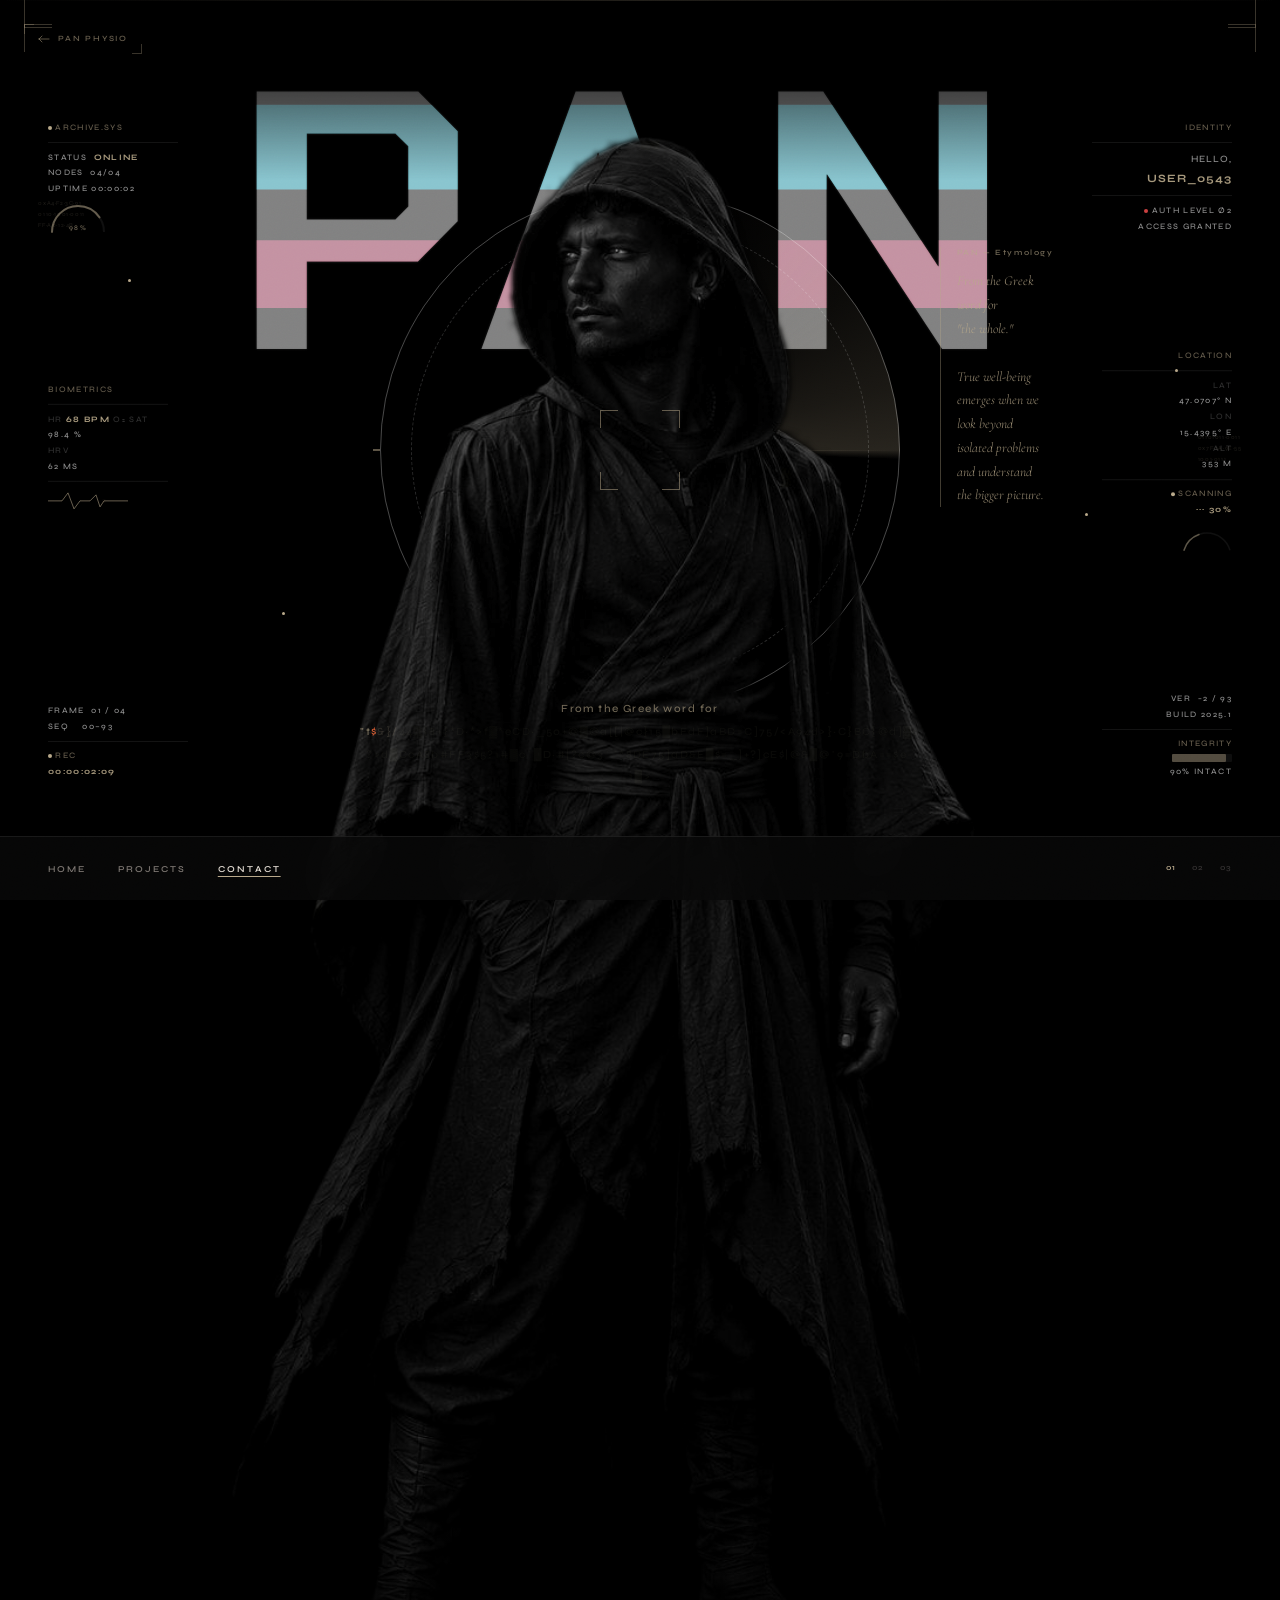
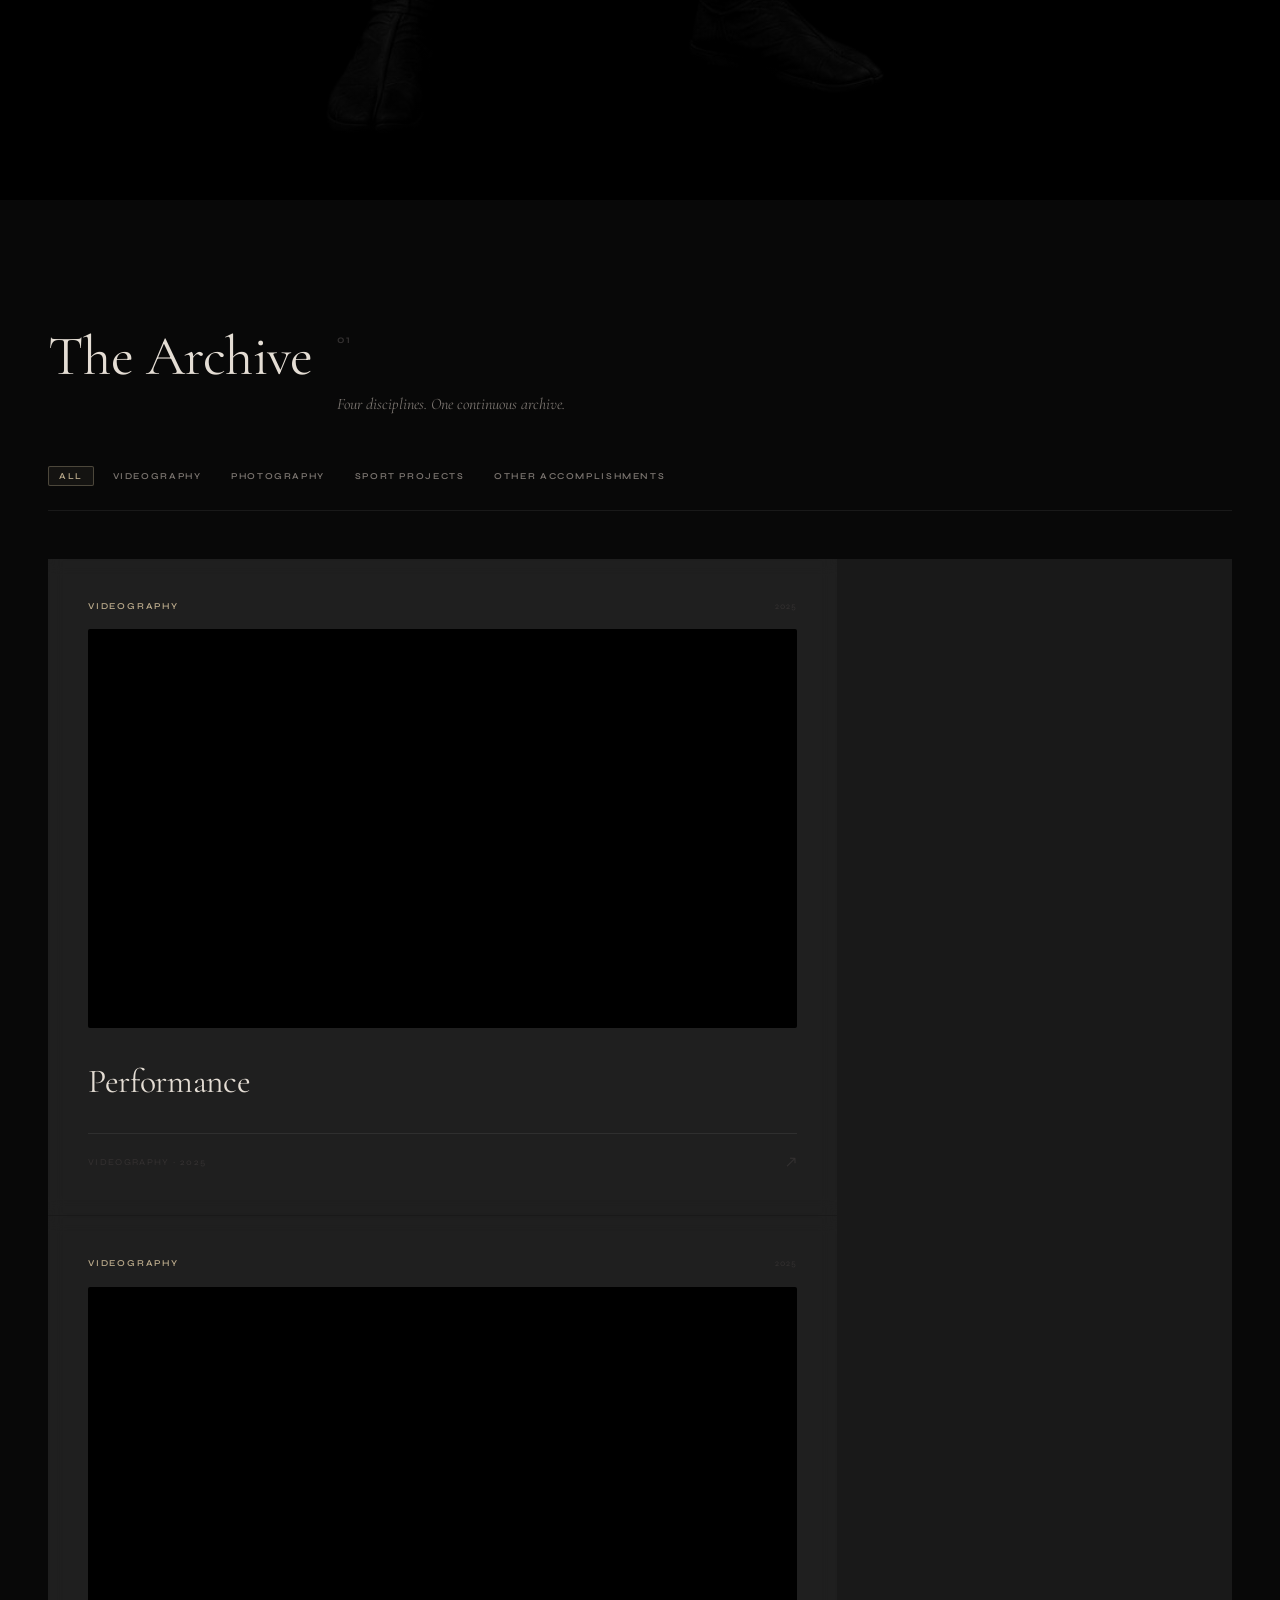
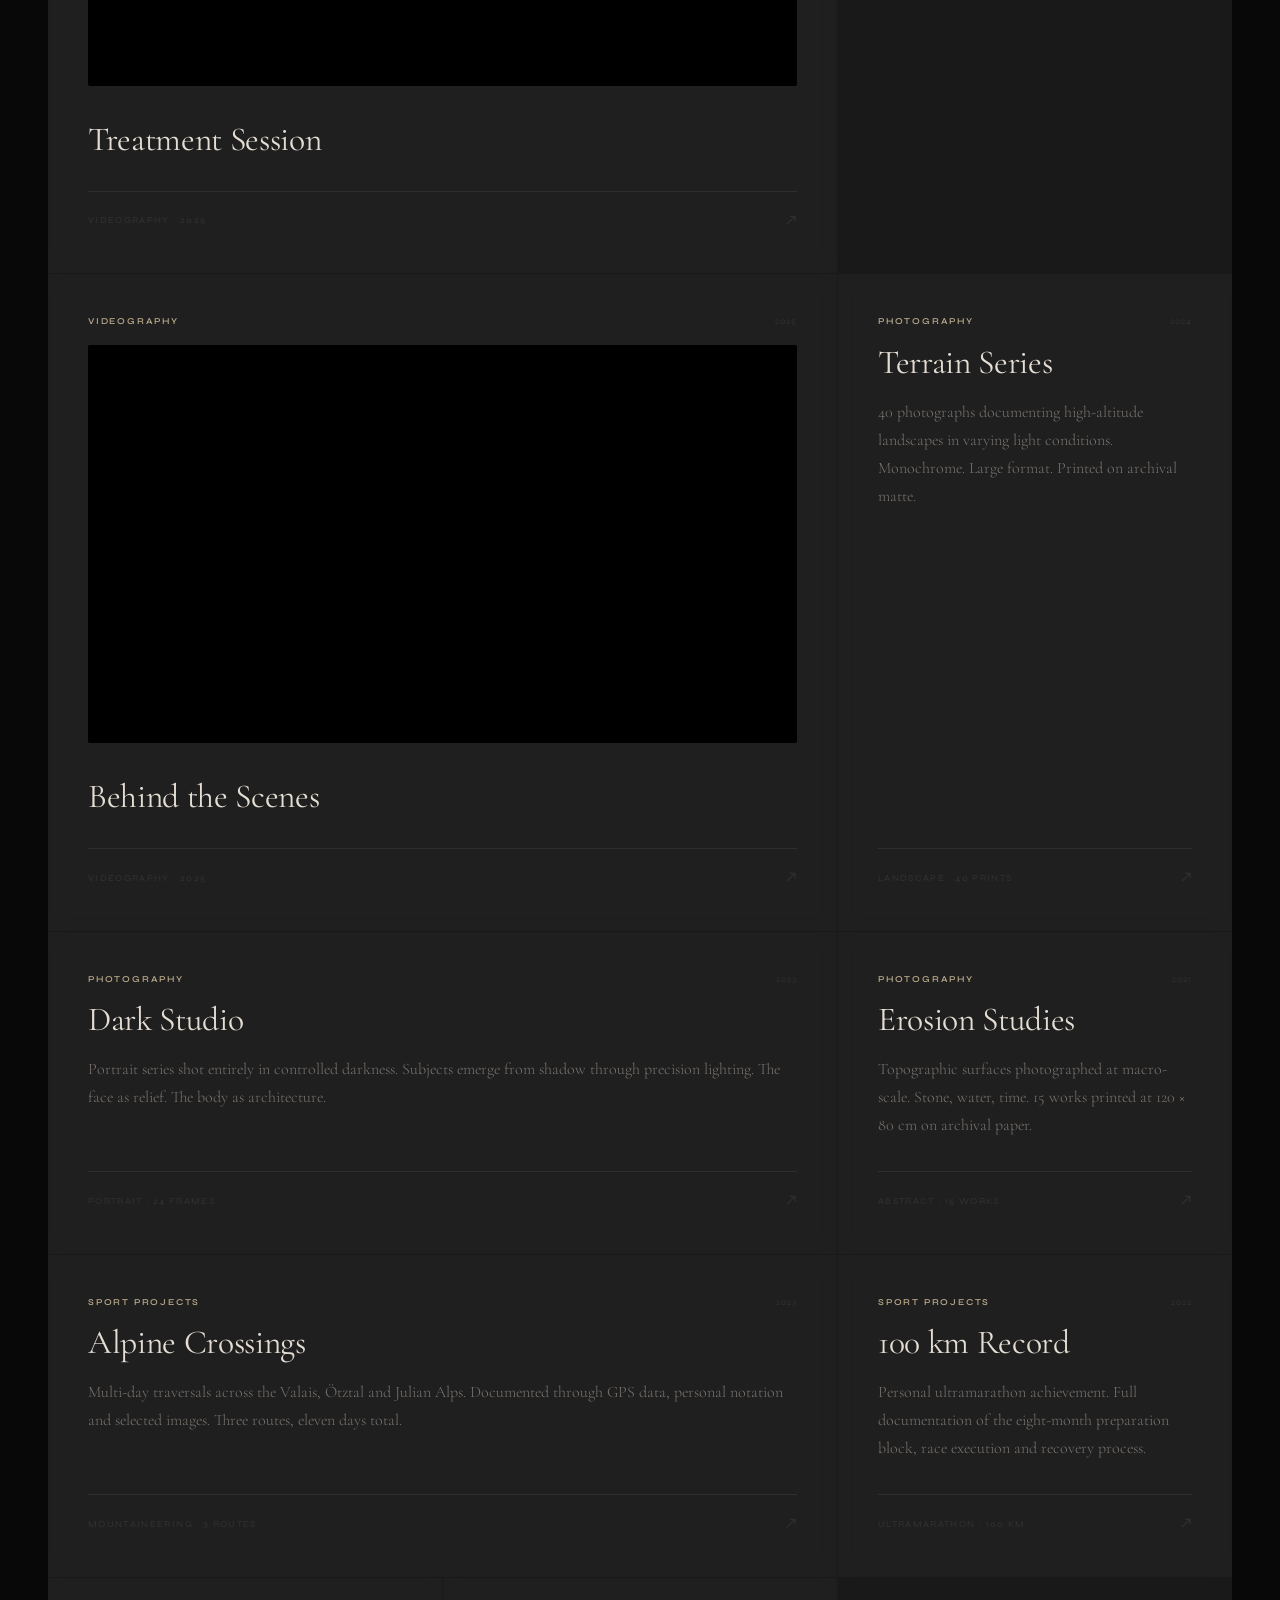
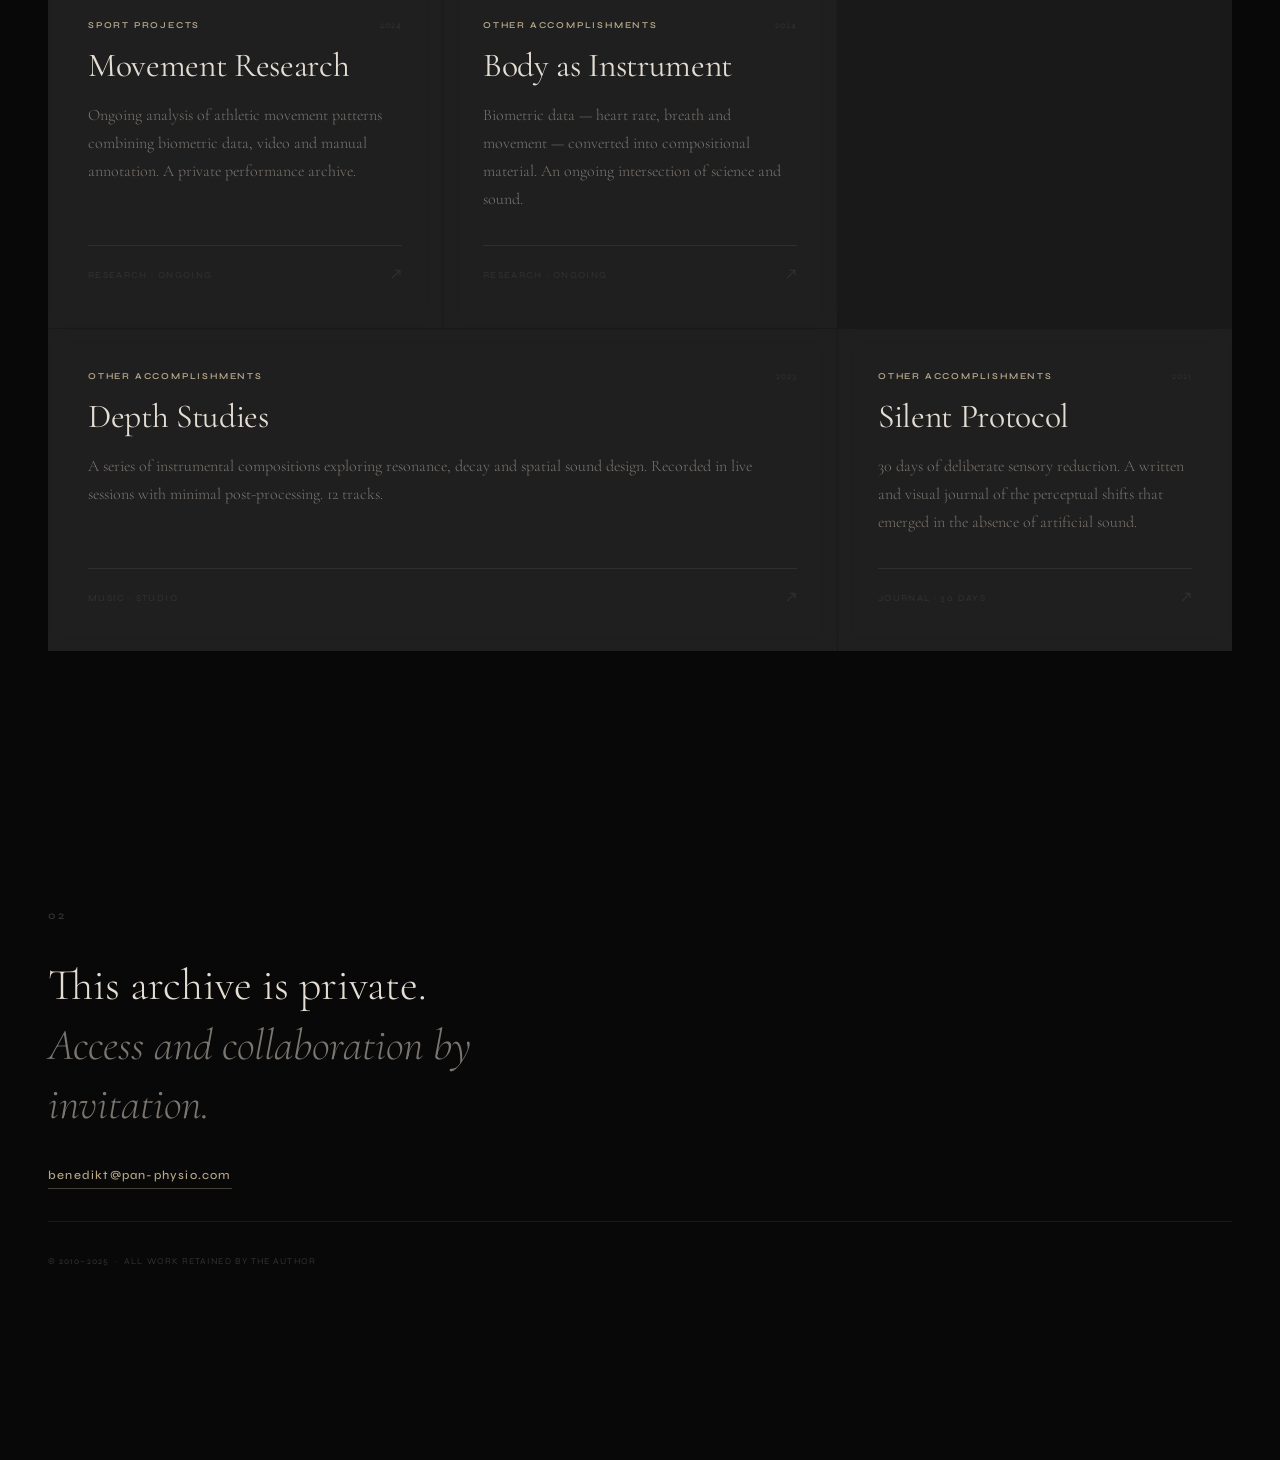
==== portfolio_33.html @ d2feca1e "Implementierung BTS Paul finished" ====
<!DOCTYPE html>
<html lang="en">
<head>
  <meta charset="UTF-8" />
  <meta name="viewport" content="width=device-width, initial-scale=1.0" />
  <title>PAN — Selected Works</title>
  <meta name="description" content="A private archive of movement, sound and visual experiments." />
  <link rel="preconnect" href="https://fonts.googleapis.com" />
  <link rel="preconnect" href="https://fonts.gstatic.com" crossorigin />
  <link href="https://fonts.googleapis.com/css2?family=Cormorant+Garamond:ital,wght@0,300;0,400;0,500;1,300;1,400&family=Syne:wght@400;500;600;700&family=Chakra+Petch:wght@400;600;700&display=swap" rel="stylesheet" />
  <style>

/* ================================================================
   DESIGN TOKENS
================================================================ */
:root {
  --bg-base:        #080808;
  --glass-bg:       rgba(255,255,255,0.028);
  --glass-bg-hover: rgba(255,255,255,0.052);
  --glass-border:   rgba(255,255,255,0.07);
  --glass-border-hover: rgba(255,255,255,0.16);
  --text-primary:   #e4ddd4;
  --text-secondary: #7b7570;
  --text-tertiary:  #333030;
  --accent:         #b8a88a;
  --accent-dim:     rgba(184,168,138,0.35);
  --font-display:   'Cormorant Garamond', Georgia, serif;
  --font-ui:        'Syne', 'Helvetica Neue', sans-serif;
  --font-hero:      'Chakra Petch', monospace;
  --max-width:      1280px;
  --gutter:         clamp(1.25rem, 5vw, 3rem);
  --nav-h:          64px;
  --ease-out:       cubic-bezier(0.16,1,0.3,1);
}

/* ================================================================
   RESET
================================================================ */
*, *::before, *::after { box-sizing:border-box; margin:0; padding:0; }
html { font-size:16px; scroll-behavior:smooth; -webkit-font-smoothing:antialiased; overflow-x:hidden; }
body {
  background-color: var(--bg-base);
  color:            var(--text-primary);
  font-family:      var(--font-ui);
  font-size:        0.875rem;
  line-height:      1.6;
}
ul { list-style:none; }
a  { color:inherit; text-decoration:none; }
em { font-style:italic; }
:focus-visible { outline:2px solid var(--accent-dim); outline-offset:4px; }

/* ================================================================
   NOISE OVERLAY
================================================================ */
.noise-overlay {
  position:fixed; inset:0; z-index:1000; pointer-events:none;
  background-image:url("data:image/svg+xml,%3Csvg xmlns='http://www.w3.org/2000/svg' width='200' height='200'%3E%3Cfilter id='n'%3E%3CfeTurbulence type='fractalNoise' baseFrequency='0.75' numOctaves='4' stitchTiles='stitch'/%3E%3C/filter%3E%3Crect width='200' height='200' filter='url(%23n)' opacity='0.04'/%3E%3C/svg%3E");
  background-repeat:repeat; background-size:200px; mix-blend-mode:overlay;
}

/* ================================================================
   NAVIGATION — bottom-left, minimal, reference style
================================================================ */
.nav {
  position:fixed; bottom:0; left:0; right:0;
  z-index:900; height:var(--nav-h);
  background:rgba(8,8,8,0.75);
  backdrop-filter:blur(20px) saturate(0.8);
  -webkit-backdrop-filter:blur(20px);
  border-top:1px solid var(--glass-border);
  transition:background 320ms var(--ease-out);
}
.nav.is-scrolled { background:rgba(8,8,8,0.95); }
.nav__inner {
  display:flex; align-items:center; justify-content:space-between;
  max-width:var(--max-width); margin:0 auto;
  padding:0 var(--gutter); height:100%;
}
.nav__links { display:flex; gap:2rem; align-items:center; }
.nav__link {
  font-family:var(--font-ui); font-size:0.5625rem; font-weight:600;
  letter-spacing:0.22em; text-transform:uppercase;
  color:var(--text-secondary);
  transition:color 180ms;
}
.nav__link:hover, .nav__link.is-active { color:var(--text-primary); }
.nav__link.is-active {
  text-decoration:underline;
  text-underline-offset:4px;
  text-decoration-color:var(--accent);
}
.nav__pagination {
  display:flex; gap:1rem; align-items:center;
}
.nav__page-num {
  font-family:var(--font-ui); font-size:0.5rem; font-weight:600;
  letter-spacing:0.15em; color:var(--text-tertiary);
  cursor:pointer; transition:color 180ms;
}
.nav__page-num:hover, .nav__page-num.is-active { color:var(--accent); }

/* BACK BUTTON */
#back-btn {
  position: fixed;
  top: 1.5rem;
  left: 1.5rem;
  z-index: 1000;
  display: flex;
  align-items: center;
  gap: 0.55rem;
  font-family: var(--font-ui);
  font-size: 0.5rem;
  font-weight: 600;
  letter-spacing: 0.22em;
  text-transform: uppercase;
  color: rgba(184,168,138,0.55);
  text-decoration: none;
  padding: 0.55rem 0.85rem;
  background: transparent;
  transition: color 220ms var(--ease-out);
  /* bracket corners via outline trick */
  outline: none;
}
#back-btn::before,
#back-btn::after {
  content: '';
  position: absolute;
  width: 10px; height: 10px;
  border-color: rgba(184,168,138,0.30);
  border-style: solid;
  transition: border-color 220ms var(--ease-out);
}
#back-btn::before { top: 0; left: 0; border-width: 1px 0 0 1px; }
#back-btn::after  { bottom: 0; right: 0; border-width: 0 1px 1px 0; }
#back-btn:hover { color: var(--accent); }
#back-btn:hover::before,
#back-btn:hover::after { border-color: rgba(184,168,138,0.70); }
#back-btn svg { flex-shrink: 0; }


/* ================================================================
   HERO — tall scroll section
================================================================ */
.hero {
  position:relative;
  height:200vh;
  min-height:1100px;
  background:#000;
}
/* ── HERO PHOTO — three stacked layers ──────────────────────────
   1. bg-img   (scene / atmosphere)        z-index 1
   2. pan-wrap (PAN text, stone/brass)     z-index 2
   3. person-cutout (transparent PNG)      z-index 3
   4. ::after vignette                     z-index 5
──────────────────────────────────────────────────────────────── */
.hero__photo {
  position: absolute; inset: 0; /* kein z-index = kein eigener Stacking-Context */
  overflow: hidden;
}

/* Layer 1 — background scene */
.hero__bg-img {
  display: none; /* entfernt – PNG mit Transparenz ersetzt JPEG */
  position: absolute;
  height: 200vh; min-height: 1100px;
  width: auto;
  left: 50%; transform: translateX(-50%);
  z-index: 1;
  filter: brightness(0.72) contrast(1.06) grayscale(0.10);
}

/* Side + top/bottom fade */
.hero__photo::after {
  content: ''; position: absolute; inset: 0; z-index: 5;
  pointer-events: none;
  background:
    linear-gradient(to right,  #000 0%, transparent 16%, transparent 84%, #000 100%),
    linear-gradient(to bottom, #000 0%, transparent 10%, transparent 80%, #000 100%);
}

/* ── Layer 2 — PAN monumental inscription ─────────────────────── */
.hero__pan-wrap {
  position: absolute;
  top: 3%; /* etwas höher als Kopf */
  left: 50%;
  transform: translateX(-50%);
  width: 100%;
  text-align: center;
  z-index: 1; /* hinter Person (z-index:4) und Radar (z-index:3) */
  pointer-events: none;
  user-select: none;
}
.hero__pan-bg {
  display: block;
  font-family: var(--font-hero);
  font-weight: 700;
  font-size: clamp(7rem, 30vw, 23rem);
  line-height: 0.92;
  letter-spacing: 0.10em;
  text-transform: uppercase;
  color: rgba(255,255,255,0.42);
  background: none;
  -webkit-background-clip: unset;
  background-clip: unset;
  text-shadow:
    0 0 2px rgba(255,255,255,0.15);
  position: relative;
  animation: panGlitch 7s steps(1) infinite;
}

/* ── PAN GLITCH PSEUDO-ELEMENTE ────────────────────────────────── */
.hero__pan-bg::before,
.hero__pan-bg::after {
  content: 'PAN';
  position: absolute;
  top: 0; left: 0; width: 100%;
  font-family: var(--font-hero);
  font-weight: 700;
  font-size: inherit;
  letter-spacing: inherit;
  text-transform: uppercase;
  overflow: hidden;
  pointer-events: none;
}

/* Glitch-Kanal 1: Cyan/Blau — horizontaler Versatz */
.hero__pan-bg::before {
  color: rgba(0, 220, 255, 0.55);
  clip-path: polygon(0 15%, 100% 15%, 100% 40%, 0 40%);
  animation: panGlitchSlice1 7s steps(1) infinite;
  mix-blend-mode: screen;
}

/* Glitch-Kanal 2: Rot/Magenta — anderer Bereich */
.hero__pan-bg::after {
  color: rgba(255, 30, 100, 0.45);
  clip-path: polygon(0 55%, 100% 55%, 100% 75%, 0 75%);
  animation: panGlitchSlice2 7s steps(1) infinite;
  mix-blend-mode: screen;
}

@keyframes panGlitch {
  0%,  88% { opacity: 1; transform: none; }
  89%       { opacity: 0.9; transform: skewX(-1deg); }
  90%       { opacity: 1;   transform: translateX(4px); }
  91%       { opacity: 0.8; transform: translateX(-3px) skewX(1deg); }
  92%       { opacity: 1;   transform: none; }
  94%       { opacity: 0.9; transform: skewX(2deg); }
  95%       { opacity: 1;   transform: translateX(-2px); }
  96%, 100% { opacity: 1;   transform: none; }
}

@keyframes panGlitchSlice1 {
  0%,  88% { transform: none; opacity: 0; }
  89%       { transform: translateX(-8px); opacity: 0.8; clip-path: polygon(0 12%, 100% 12%, 100% 38%, 0 38%); }
  90%       { transform: translateX(6px);  opacity: 0.7; clip-path: polygon(0 20%, 100% 20%, 100% 45%, 0 45%); }
  91%       { transform: translateX(-4px); opacity: 0.9; clip-path: polygon(0 8%,  100% 8%,  100% 30%, 0 30%); }
  92%       { transform: none; opacity: 0; }
  94%       { transform: translateX(10px); opacity: 0.6; clip-path: polygon(0 50%, 100% 50%, 100% 65%, 0 65%); }
  95%       { transform: translateX(-6px); opacity: 0.8; clip-path: polygon(0 18%, 100% 18%, 100% 42%, 0 42%); }
  96%, 100% { transform: none; opacity: 0; }
}

@keyframes panGlitchSlice2 {
  0%,  88% { transform: none; opacity: 0; }
  89%       { transform: translateX(10px);  opacity: 0.6; clip-path: polygon(0 58%, 100% 58%, 100% 72%, 0 72%); }
  90%       { transform: translateX(-8px);  opacity: 0.7; clip-path: polygon(0 62%, 100% 62%, 100% 78%, 0 78%); }
  91%       { transform: translateX(5px);   opacity: 0.5; clip-path: polygon(0 45%, 100% 45%, 100% 60%, 0 60%); }
  92%       { transform: none; opacity: 0; }
  94%       { transform: translateX(-12px); opacity: 0.7; clip-path: polygon(0 70%, 100% 70%, 100% 85%, 0 85%); }
  95%       { transform: translateX(7px);   opacity: 0.6; clip-path: polygon(0 55%, 100% 55%, 100% 68%, 0 68%); }
  96%, 100% { transform: none; opacity: 0; }
}

/* Layer 3 — person overlay: dasselbe JPEG wie der Hintergrund,
   jedoch mit mix-blend-mode:lighten.
   Helle Pixel (Gesicht, Schultern) decken PAN ab.
   Schwarze Hintergrundpixel werden "transparent" — PAN scheint durch.
   Brightness-Boost stellt sicher, dass Gesichtspixel den PAN-Composite
   übertrumpfen (max-Funktion bei lighten). */
.hero__person-overlay {
  position: absolute;
  height: 200vh; min-height: 1100px;
  width: auto;
  left: 50%; transform: translateX(-50%);
  top: 0;
  z-index: 4;
  pointer-events: none;
}

@media (max-width: 767px) {
  .hero__pan-bg {
    font-size: clamp(5rem, 40vw, 9rem);
    letter-spacing: 0.05em;
  }
}

/* ── STICKY OVERLAY ── */
.hero__sticky {
  position:sticky; top:0; height:100vh;
  z-index:6; overflow:hidden; pointer-events:none;
}

/* ── RADAR FIXED WRAPPER ── */
/* Radar + Kreise: sticky wie hero__sticky — bleibt beim Scrollen stehen */
.hero__radar-wrap {
  position:fixed;
  top:0;
  left:0;
  width:100%;
  height:100vh;
  pointer-events:none;
  z-index:3;
  visibility:visible;
}

/* ── CENTRAL CIRCLE ── */
.hero__circle {
  position:absolute;
  top:50%; left:50%; transform:translate(-50%,-50%);
  width:min(64vmin,520px); height:min(64vmin,520px);
  border-radius:50%;
  border:1.5px solid rgba(255,255,255,0.28);
  animation:circleRotate 90s linear infinite;
}
.hero__circle::before {
  content:''; position:absolute;
  top:50%; left:-8px; transform:translateY(-50%);
  width:7px; height:1px; background:var(--accent);
}
.hero__circle::after {
  content:''; position:absolute;
  top:-8px; left:50%; transform:translateX(-50%);
  width:1px; height:7px; background:rgba(255,255,255,0.55);
}
@keyframes circleRotate {
  from{transform:translate(-50%,-50%) rotate(0deg);}
  to  {transform:translate(-50%,-50%) rotate(360deg);}
}
.hero__circle-inner {
  position:absolute; inset:30px; border-radius:50%;
  border:1px dashed rgba(255,255,255,0.16);
  animation:circleRotate 38s linear infinite reverse;
}

/* ── RADAR SWEEP ── */
.hero__radar {
  position:absolute;
  top:50%; left:50%; transform:translate(-50%,-50%);
  width:min(64vmin,520px); height:min(64vmin,520px);
  border-radius:50%; overflow:hidden;
  animation:circleRotate 25s linear infinite;
}
.hero__radar::before {
  content:''; position:absolute;
  top:50%; left:50%; width:50%; height:1px;
  transform-origin:left center;
  background:linear-gradient(to right, var(--accent-dim), transparent);
}
.hero__radar::after {
  content:''; position:absolute; inset:0; border-radius:50%;
  background: conic-gradient(
    from 0deg,
    transparent                     0deg,
    rgba(184,168,138,0.012)        22deg,
    rgba(184,168,138,0.06)         52deg,
    rgba(184,168,138,0.14)         76deg,
    rgba(184,168,138,0.21)         90deg,
    rgba(184,168,138,0.00)         92deg,
    transparent                    93deg,
    transparent                   360deg
  );
}

/* ── CROSSHAIR on face ── */
.hero__cross {
  position:absolute;
  top:50%; left:50%;
  transform:translate(-50%,-50%);
  width:80px; height:80px;
}
.hero__cross::before,.hero__cross::after,
.hero__cross-tr,.hero__cross-br {
  content:''; position:absolute;
  width:18px; height:18px;
  border-color:rgba(184,168,138,0.50); border-style:solid;
}
.hero__cross::before { top:0;    left:0;  border-width:1px 0 0 1px; }
.hero__cross::after  { bottom:0; right:0; border-width:0 1px 1px 0; }
.hero__cross-tr { top:0;    right:0; border-width:1px 1px 0 0; }
.hero__cross-br { bottom:0; left:0;  border-width:0 0 1px 1px; }
/* .hero__cross-dot removed */

/* ── SCREEN-CORNER BRACKETS ── */
.hero__corner {
  position:absolute; width:28px; height:28px;
  border-color:rgba(184,168,138,0.30); border-style:solid;
}
.hero__corner--tl { top:1.5rem;    left:1.5rem;    border-width:1px 0 0 1px; }
.hero__corner--tr { top:1.5rem;    right:1.5rem;   border-width:1px 1px 0 0; }
.hero__corner--bl { bottom:calc(var(--nav-h)+1rem); left:1.5rem;  border-width:0 0 1px 1px; }
.hero__corner--br { bottom:calc(var(--nav-h)+1rem); right:1.5rem; border-width:0 1px 1px 0; }

/* ── HUD PANEL — shared base ── */
.hud {
  position:absolute;
  font-family:var(--font-ui);
  font-size:0.52rem;
  font-weight:500;
  letter-spacing:0.16em;
  text-transform:uppercase;
  line-height:1.9;
  color:rgba(255,255,255,0.18);
  pointer-events:none; user-select:none;
}
.hud__label { color:rgba(184,168,138,0.55); display:block; }
.hud__val   { color:rgba(255,255,255,0.55); display:block; }
.hud__sep   { display:block; height:1px; background:rgba(255,255,255,0.07); margin:0.4rem 0; width:100%; }
.hud__live  { color:rgba(184,168,138,0.9); font-weight:700; }
/* active status dot */
.hud__dot   {
  display:inline-block; width:4px; height:4px; border-radius:50%;
  background:var(--accent); vertical-align:middle; margin-right:0.4em;
  animation:dotBlink 2s ease-in-out infinite;
}
.hud__dot--red { background:rgba(255,80,80,0.8); animation-delay:0.7s; }

/* mini arc gauge (SVG) */
.hud__arc { display:block; margin-top:0.3rem; }

/* ── POSITIONS ── */
.hud--tl {
  top:calc(var(--nav-h) + 3.5rem); left:var(--gutter);
  width:130px;
}
.hud--tr {
  top:calc(var(--nav-h) + 3.5rem); right:var(--gutter);
  text-align:right; width:140px;
}
.hud--ml {
  top:50%; left:var(--gutter);
  transform:translateY(-50%);
  width:120px;
}
.hud--mr {
  top:50%; right:var(--gutter);
  transform:translateY(-50%);
  text-align:right; width:130px;
}
.hud--bl {
  bottom:calc(var(--nav-h) + 3.5rem); left:var(--gutter);
  width:140px;
}
.hud--br {
  bottom:calc(var(--nav-h) + 3.5rem); right:var(--gutter);
  text-align:right; width:130px;
}

/* ── PAN description — right side at face level ── */
.hero__desc {
  position:absolute;
  top:50%; right:calc(var(--gutter) + 8vw);
  transform:translateY(-78%);
  width:min(190px, 28vw);
  pointer-events:none; user-select:none;
  z-index: 20; /* über Person und Radar */
  border-left:1px solid rgba(184,168,138,0.35);
  padding-left:1rem;
}
.hero__desc p {
  font-family:var(--font-display);
  font-size:clamp(0.7rem, 1.1vw, 0.85rem);
  font-weight:300;
  font-style:italic;
  line-height:1.75;
  color:rgba(184,168,138,0.82);
  margin:0;
}
.hero__desc strong {
  display:block;
  font-family:var(--font-ui);
  font-style:normal;
  font-size:0.5rem;
  font-weight:600;
  letter-spacing:0.2em;
  color:rgba(184,168,138,0.60);
  margin-bottom:0.6rem;
}

/* ── BINARY STREAMS (side decoration) ── */
.hero__binary {
  position:absolute;
  font-family:var(--font-ui); font-size:0.38rem;
  letter-spacing:0.1em; color:rgba(184,168,138,0.15);
  white-space:nowrap; line-height:1.8;
  animation:binaryFlicker var(--dur,3s) ease-in-out infinite;
  animation-delay:var(--delay,0s);
}
@keyframes binaryFlicker {
  0%,100%{opacity:0.7;} 40%{opacity:0.15;} 70%{opacity:1;}
}

/* ── SCAN LINE (horizontal, very subtle) ── */
.hero__scanline {
  position:absolute; left:0; right:0; height:1px; z-index:20;
  background:linear-gradient(90deg,transparent,rgba(184,168,138,0.18) 50%,transparent);
  animation:scanY 7s ease-in-out infinite;
}
@keyframes scanY {
  0%  {top:5%;  opacity:0;}
  8%  {opacity:1;}
  92% {opacity:0.6;}
  100%{top:95%; opacity:0;}
}

/* ── BLINKING DOTS ── */
.hero__dot {
  position:absolute; width:3px; height:3px; border-radius:50%;
  background:var(--accent);
  animation:dotBlink var(--dur,3s) ease-in-out infinite;
  animation-delay:var(--delay,0s);
}
@keyframes dotBlink { 0%,100%{opacity:1;} 50%{opacity:0.08;} }

/* .hero__title-wrap and .hero__pan moved to .hero__photo layer */

/* ── GLITCH SENTENCE ── */
.hero__glitch-wrap {
  position:absolute;
  bottom:calc(var(--nav-h) + 3rem);
  left:50%; transform:translateX(-50%);
  z-index:6; width:min(560px,80vw);
  text-align:center; pointer-events:none; user-select:none;
}
.hero__glitch-text {
  font-family:var(--font-ui); font-size:clamp(0.55rem,1vw,0.68rem);
  font-weight:500; letter-spacing:0.13em; line-height:1.9;
  color:rgba(184,168,138,0.60);
  white-space:pre-wrap; word-break:break-word;
}

@media(max-width:767px) {
  .hud--ml,.hud--mr,.hero__desc { display:none; }
  .hud--tl,.hud--tr { width:110px; }
}
@media(prefers-reduced-motion:reduce){
  .hero__circle,.hero__radar,.hero__circle-inner,
  .hero__scanline,.hero__dot { animation:none !important; }
}


/* ================================================================
   AMULET v3 — pure CSS orbital structure, no image
   Colours match the existing HUD gold family exactly.
================================================================ */

/* ── Container ── */
.amulet-v2 {
  display: none; /* temporär ausgeblendet – einfach entfernen zum Reaktivieren */
  position:   absolute;
  /* Left of the figure, at face level */
  top:        10%;
  left:       18%;
  width:      clamp(143px, 16.5vw, 240px);
  aspect-ratio: 1 / 1;
  z-index:    4;
  pointer-events: none;
  user-select: none;
  animation:  amFloat 8s ease-in-out infinite;
}
@keyframes amFloat {
  0%,100% { transform: translateY(0px);   }
  50%     { transform: translateY(-10px); }
}

/* ── Shared: all layers fill the bounding box absolutely ── */
.am-glow, .am-axis, .am-center, .am-gyro, .am-scene {
  position: absolute;
}

/* ── Ambient glow ── */
.am-glow {
  inset: -30%;
  border-radius: 50%;
  background: radial-gradient(
    circle at 50% 50%,
    rgba(184,168,138,0.03) 0%,
    rgba(184,168,138,0.01) 40%,
    transparent 65%
  );
  animation: amGlowPulse 5s ease-in-out infinite;
  z-index: 0;
}
@keyframes amGlowPulse {
  0%,100% { opacity: 0.30; transform: scale(1);    }
  50%     { opacity: 0.55; transform: scale(1.03); }
}

/* ── Vertical axis spine ── */
.am-axis {
  top:    4%;
  bottom: 4%;
  left:   calc(50% - 0.5px);
  width:  1px;
  background: linear-gradient(
    to bottom,
    transparent 0%,
    rgba(184,168,138,0.28) 12%,
    rgba(184,168,138,0.28) 88%,
    transparent 100%
  );
  z-index: 1;
}

/* ════════════════════════════════════════════════════════════════
   3-D SCENE — armillary / gyroscopic rings
   Each .am-gyro wrapper animates around its own primary axis.
   The ring visual + its node live INSIDE the wrapper so they
   stay perfectly coupled as the ring tumbles in space.
════════════════════════════════════════════════════════════════ */
.am-scene {
  inset: 0;
  z-index: 1;
  /* Perspective applied here gives all children a shared viewpoint */
  perspective: 700px;
  transform-style: preserve-3d;
}

/* Each gyro wrapper fills the scene and carries its own 3-D rotation */
.am-gyro {
  inset: 0;
  transform-style: preserve-3d;
  will-change: transform;
}

/* ── OUTER RING — equatorial, Z-axis rotation 60 s + pulse ── */
.am-gyro--outer {
  animation:
    gyroOuterSpin  75s linear      infinite,
    gyroOuterPulse  5s ease-in-out infinite;
}
@keyframes gyroOuterSpin {
  from { transform: perspective(700px) rotateX(10deg) rotateZ(  0deg); }
  to   { transform: perspective(700px) rotateX(10deg) rotateZ(360deg); }
}
@keyframes gyroOuterPulse {
  0%,100% { opacity: 0.62; }
  50%     { opacity: 0.88; }
}
.am-gyro--outer .am-ring-line {
  position: absolute;
  inset: 0;
  border-radius: 50%;
  border: 1.5px solid rgba(184,168,138,0.62);
  backface-visibility: visible;
  box-shadow:
    0 0 5px 2px rgba(184,168,138,0.22),
    0 0 10px 1px rgba(184,168,138,0.10),
    inset 0 0 4px rgba(184,168,138,0.06);
}

/* Nodes on outer ring — 3 asymmetric positions */
.am-node {
  position: absolute;
  border-radius: 50%;
  transform: translate(-50%, -50%);
  z-index: 2;
}
.am-node--filled {
  background: radial-gradient(circle at 38% 32%,
    rgba(210,196,170,1) 0%, rgba(152,138,110,0.85) 100%);
  box-shadow: 0 0 3px rgba(184,168,138,0.28), 0 0 1px rgba(215,202,174,0.5);
}
.am-node--hollow {
  background: transparent;
  border: 1px solid rgba(195,181,153,0.70);
}
.am-node--lg { width: 8px; height: 8px; }
.am-node--sm { width: 5px; height: 5px; }
/* Positions (rotate with outer ring) */
.am-node--n1 { top: 0%;  left: 50%; }          /* 12 o'clock */
.am-node--n2 { top: 75%; left: 93%; }           /* 4 o'clock  */
.am-node--n3 { top: 75%; left:  7%; }           /* 8 o'clock  */

/* ── GYRO 1 — tumbles around Y axis (coin-spin) 32 s CW ──
   Creates the equatorial band that seems to flip left-right.
   The golden band gradient is the "transverse" feature ring.
─────────────────────────────────────────────────────────── */
.am-gyro--1 {
  animation: gyro1Spin 32s linear infinite;
}
@keyframes gyro1Spin {
  from { transform: perspective(700px) rotateY(  0deg) rotateZ( 8deg); }
  to   { transform: perspective(700px) rotateY(360deg) rotateZ( 8deg); }
}
/* Golden band — radial-gradient annulus, looks like a wide ribbon */
.am-gyro--1 .am-ring-band {
  position:  absolute;
  inset:     1%;
  border-radius: 50%;
  backface-visibility: visible;
  background: radial-gradient(ellipse at center,
    transparent            0%,
    transparent           68%,
    rgba(184,168,138,0.05) 71%,
    rgba(186,172,144,0.24) 75%,
    rgba(200,186,158,0.44) 79%,
    rgba(194,180,152,0.32) 83%,
    rgba(184,168,138,0.14) 87%,
    rgba(178,162,132,0.04) 91%,
    transparent           94%
  );
}
/* Point on gyro 1 — rides at top of ring, filled */
.am-gyro--1 .am-pt {
  position: absolute;
  top:  1%; left: calc(50% - 3px);
  width: 6px; height: 6px;
  border-radius: 50%;
  background: radial-gradient(circle,
    rgba(210,196,170,0.95) 0%, rgba(152,138,110,0.80) 100%);
  box-shadow: 0 0 4px rgba(184,168,138,0.30);
}

/* ── GYRO 2 — tumbles around X axis (wheel rolling toward you) 44 s CCW ── */
.am-gyro--2 {
  animation: gyro2Spin 44s linear infinite reverse;
}
@keyframes gyro2Spin {
  from { transform: perspective(700px) rotateX(  0deg) rotateZ(28deg); }
  to   { transform: perspective(700px) rotateX(360deg) rotateZ(28deg); }
}
.am-gyro--2 .am-ring-line {
  position: absolute;
  inset: 4%;
  border-radius: 50%;
  border: 1.3px solid rgba(184,168,138,0.44);
  backface-visibility: visible;
  box-shadow:
    0 0 5px 2px rgba(184,168,138,0.18),
    0 0 9px 1px rgba(184,168,138,0.08);
}
/* Point on gyro 2 — hollow, at 3-o'clock start */
.am-gyro--2 .am-pt {
  position: absolute;
  top: calc(50% - 2.5px); right: 3%;
  width: 5px; height: 5px;
  border-radius: 50%;
  background: transparent;
  border: 1px solid rgba(192,178,150,0.68);
}

/* ── GYRO 3 — diagonal tumble: Y+Z combined 56 s CW ── */
.am-gyro--3 {
  animation: gyro3Spin 56s linear infinite reverse;
}
@keyframes gyro3Spin {
  from { transform: perspective(700px) rotateX( 28deg) rotateY(  0deg) rotateZ(-16deg); }
  to   { transform: perspective(700px) rotateX( 28deg) rotateY(360deg) rotateZ(-16deg); }
}
.am-gyro--3 .am-ring-line {
  position: absolute;
  inset: 8%;
  border-radius: 50%;
  border: 1.1px solid rgba(178,164,134,0.28);
  backface-visibility: visible;
  box-shadow:
    0 0 4px 1px rgba(184,168,138,0.14),
    0 0 8px 1px rgba(184,168,138,0.07);
}
/* Point on gyro 3 — filled, small, at 9-o'clock start */
.am-gyro--3 .am-pt {
  position: absolute;
  top: calc(50% - 2.5px); left: 7%;
  width: 5px; height: 5px;
  border-radius: 50%;
  background: radial-gradient(circle,
    rgba(235,198,76,0.85) 0%, rgba(148,134,106,0.70) 100%);
  box-shadow: 0 0 3px rgba(190,176,148,0.25);
}

/* ── GYRO 4 — slow counter-diagonal, Y-dominant 70 s CCW ── */
.am-gyro--4 {
  animation: gyro4Spin 70s linear infinite reverse;
}
@keyframes gyro4Spin {
  from { transform: perspective(700px) rotateX(-18deg) rotateY(  0deg) rotateZ( 42deg); }
  to   { transform: perspective(700px) rotateX(-18deg) rotateY(360deg) rotateZ( 42deg); }
}
.am-gyro--4 .am-ring-line {
  position: absolute;
  inset: 13%;
  border-radius: 50%;
  border: 1px solid rgba(155,142,114,0.20);
  backface-visibility: visible;
  box-shadow:
    0 0 4px 1px rgba(184,168,138,0.10),
    0 0 7px 1px rgba(184,168,138,0.05);
}

/* ── Centre convergence point ── */
.am-center {
  top: 50%; left: 50%;
  transform: translate(-50%, -50%);
  width: 7px; height: 7px;
  border-radius: 50%;
  background: radial-gradient(circle,
    rgba(215,202,174,0.95) 0%, rgba(152,138,110,0.70) 100%);
  box-shadow:
    0 0 5px rgba(184,168,138,0.28),
    0 0 2px rgba(215,202,174,0.6);
  animation: amCenterPulse 3.8s ease-in-out infinite;
  z-index: 5;
}
@keyframes amCenterPulse {
  0%,100% { box-shadow: 0 0 5px rgba(184,168,138,0.28), 0 0 2px rgba(215,202,174,0.6); }
  50%     { box-shadow: 0 0 10px rgba(184,168,138,0.48), 0 0 3px rgba(215,202,174,0.9); }
}

/* ── Responsive ── */
@media (max-width: 767px) {
  .amulet-v2 {
    width: clamp(90px, 22vw, 135px);
    top: 9%;
    left: 2%;
  }
}
@media (prefers-reduced-motion: reduce) {
  .amulet-v2,
  .am-glow,
  .am-gyro--outer, .am-gyro--1, .am-gyro--2,
  .am-gyro--3,    .am-gyro--4, .am-center { animation: none !important; }
}


/* ================================================================
   HERO HEART SCANNER — Radar-Röntgen-Effekt
   Das anatomische Herz ist AUSSCHLIESSLICH im Radar-Bereich sichtbar.

   Architektur (zwei Layer):
   A) Base-Layer  → voller Radar-Kreis  (Radial-Mask) — sehr dezent
   B) Glow-Layer  → rotierender Sektor  (Conic ∩ Radial) — hell leuchtend

   @property erlaubt die Sweep-Winkel-Animation des Conic-Gradients.
================================================================ */

/* Animierbarer Sweep-Winkel (CSS Custom Property) */
/* heart CSS removed */

/* ================================================================
   WORKS SECTION
================================================================ */
.works {
  padding:8rem var(--gutter);
  position:relative;
}
.works__inner { max-width:var(--max-width); margin:0 auto; }

.works__header {
  margin-bottom:3rem;
  display:grid;
  grid-template-columns:auto 1fr;
  column-gap:1.5rem; align-items:start;
}
.works__section-num {
  font-family:var(--font-ui); font-size:0.6875rem; font-weight:600;
  letter-spacing:0.15em; color:var(--text-tertiary); padding-top:0.2rem;
}
.works__section-title {
  font-family:var(--font-display); font-weight:400;
  font-size:clamp(2rem,5vw,3.5rem); line-height:1;
  letter-spacing:-0.01em; color:var(--text-primary);
  grid-row:1;
}
.works__section-sub {
  font-family:var(--font-display); font-size:1rem;
  font-style:italic; color:var(--text-secondary); margin-top:0.5rem;
  grid-column:2;
}

/* ================================================================
   FILTER TABS
================================================================ */
.filter-tabs {
  display:flex; flex-wrap:wrap; gap:0.5rem;
  margin-bottom:3rem; padding-bottom:1.5rem;
  border-bottom:1px solid var(--glass-border);
}
.filter-tab {
  font-family:var(--font-ui); font-size:0.5625rem; font-weight:600;
  letter-spacing:0.18em; text-transform:uppercase;
  color:var(--text-secondary); background:transparent;
  border:1px solid transparent; border-radius:2px;
  padding:0.45em 1.1em; cursor:pointer;
  transition:color 180ms, border-color 180ms, background 180ms;
}
.filter-tab:hover { color:var(--text-primary); border-color:var(--glass-border); }
.filter-tab.is-active {
  color:var(--accent); border-color:var(--accent-dim);
  background:rgba(184,168,138,0.07);
}

/* ================================================================
   PANEL GRID
================================================================ */
.panel-grid {
  display:grid;
  grid-template-columns:repeat(1,1fr);
  gap:1px;
  background:var(--glass-border);
}
.panel {
  background:var(--glass-bg);
  backdrop-filter:blur(8px);
  -webkit-backdrop-filter:blur(8px);
  position:relative; overflow:hidden;
  opacity:0; transform:translateY(16px);
  transition:opacity 0.6s var(--ease-out),
              transform 0.6s var(--ease-out),
              background 0.32s var(--ease-out);
}
.panel.is-visible { opacity:1; transform:translateY(0); }
.panel.is-hidden  { display:none; }
.panel::before {
  content:''; position:absolute; top:0; left:0; right:0; height:1px;
  background:linear-gradient(90deg,transparent,var(--glass-border),var(--accent-dim),transparent);
  opacity:0; transition:opacity 0.32s var(--ease-out);
}
.panel:hover { background:var(--glass-bg-hover); z-index:2; }
.panel:hover::before { opacity:1; }
.panel__inner {
  padding:clamp(1.5rem,4vw,2.5rem);
  display:flex; flex-direction:column; gap:1rem; height:100%;
}
.panel__head { display:flex; justify-content:space-between; align-items:center; }
.panel__tag {
  font-family:var(--font-ui); font-size:0.5625rem; font-weight:600;
  letter-spacing:0.2em; text-transform:uppercase; color:var(--accent);
}
.panel__year {
  font-family:var(--font-ui); font-size:0.5625rem; font-weight:400;
  letter-spacing:0.1em; color:var(--text-tertiary);
}
.panel__title {
  font-family:var(--font-display); font-weight:400;
  font-size:clamp(1.5rem,3vw,2.1rem); line-height:1.1;
  letter-spacing:-0.01em; color:var(--text-primary);
  transition:color 180ms;
}
.panel:hover .panel__title { color:#f0ebe3; }
.panel__body {
  font-family:var(--font-display); font-size:1rem; font-weight:300;
  line-height:1.75; color:var(--text-secondary); flex-grow:1;
}
.panel__foot {
  display:flex; justify-content:space-between; align-items:center;
  margin-top:1rem; padding-top:1rem;
  border-top:1px solid var(--glass-border);
}
.panel__meta {
  font-family:var(--font-ui); font-size:0.5625rem; font-weight:500;
  letter-spacing:0.15em; text-transform:uppercase; color:var(--text-tertiary);
}
.panel__arrow {
  font-size:1rem; color:var(--text-tertiary);
  transition:color 180ms, transform 180ms;
}
.panel:hover .panel__arrow { color:var(--accent); transform:translate(2px,-2px); }

/* ================================================================
   CONTACT
================================================================ */
.contact { padding:8rem var(--gutter) 12rem; }
.contact__inner {
  max-width:var(--max-width); margin:0 auto;
  display:flex; flex-direction:column; align-items:flex-start; gap:2rem;
}
.contact__num {
  font-family:var(--font-ui); font-size:0.6875rem; font-weight:600;
  letter-spacing:0.15em; color:var(--text-tertiary);
}
.contact__line {
  font-family:var(--font-display); font-weight:300;
  font-size:clamp(1.5rem,4vw,2.75rem); line-height:1.35;
  color:var(--text-primary); max-width:26ch;
}
.contact__line em { color:var(--text-secondary); }
.contact__link {
  font-family:var(--font-ui); font-size:0.75rem; font-weight:500;
  letter-spacing:0.1em; color:var(--accent);
  border-bottom:1px solid var(--accent-dim); padding-bottom:2px;
  transition:color 180ms, border-color 180ms;
}
.contact__link:hover { color:var(--text-primary); border-color:var(--text-secondary); }
.contact__rule { width:100%; height:1px; background:var(--glass-border); }
.contact__copy {
  font-family:var(--font-ui); font-size:0.5625rem; font-weight:400;
  letter-spacing:0.12em; text-transform:uppercase; color:var(--text-tertiary);
}

/* ================================================================
   RESPONSIVE
================================================================ */
@media (min-width:640px) {
  .panel-grid { grid-template-columns:repeat(2,1fr); }
  .panel--wide { grid-column:span 2; }
}
@media (min-width:1024px) {
  .panel-grid { grid-template-columns:repeat(3,1fr); }
  .panel--wide { grid-column:span 2; }
}
@media (min-width:1400px) {
  .panel-grid { grid-template-columns:repeat(4,1fr); }
  .panel--wide { grid-column:span 2; }
}
@media (prefers-reduced-motion:reduce) {
  .hero__circle, .hero__radar, .hero__circle-inner, .hero__scan { animation:none; }
  *, *::before, *::after { transition-duration:0.01ms !important; }
}

/* ── VIDEO EMBED ── */
.panel__video {
  position:relative;
  padding-top:56.25%; /* 16:9 */
  overflow:hidden;
  background:#000;
  border-radius:2px;
  margin-bottom:1.25rem;
}
.panel__video iframe {
  position:absolute;
  top:0; left:0;
  width:100%; height:100%;
  border:none;
}

  </style>
</head>
<body>

  <div class="noise-overlay" aria-hidden="true"></div>

  <!-- NAVIGATION — bottom bar, reference style -->
  <!-- BACK BUTTON -->
  <a href="index.html" onclick="if(history.length>1){history.back();return false;}" id="back-btn" title="Zurück zur PAN Physio Website">
    <svg width="12" height="8" viewBox="0 0 12 8" fill="none" xmlns="http://www.w3.org/2000/svg">
      <path d="M11 4H1M1 4L4 1M1 4L4 7" stroke="currentColor" stroke-width="0.9" stroke-linecap="round" stroke-linejoin="round"/>
    </svg>
    PAN Physio
  </a>

  <nav class="nav" id="nav">
    <div class="nav__inner">
      <ul class="nav__links">
        <li><a href="#hero"    class="nav__link">Home</a></li>
        <li><a href="#works"   class="nav__link">Projects</a></li>
        <li><a href="#contact" class="nav__link is-active">Contact</a></li>

      </ul>
      <div class="nav__pagination" aria-label="Sections">
        <span class="nav__page-num is-active">01</span>
        <span class="nav__page-num">02</span>
        <span class="nav__page-num">03</span>
      </div>
    </div>
  </nav>

  <!-- HERO -->
  <section class="hero" id="hero">

    <div class="hero__photo" aria-hidden="true">

      <!-- Layer 1: scene background -->
      <img class="hero__bg-img" src="" alt="" />

      <!-- Layer 2: PAN — monumental, behind person -->
      <div class="hero__pan-wrap" aria-hidden="true">
        <span class="hero__pan-bg">PAN</span>
      </div>

      <!-- Layer 3: person overlay — selbes JPEG, mix-blend-mode:lighten
           Gesicht/Schultern decken PAN ab · src wird per JS gesetzt -->
      <img class="hero__person-overlay" src="[data-uri]" alt="" />

    </div>


    <!-- Radar: sticky top:0, klebt beim Scrollen → scrollen nicht mit -->
    <div class="hero__radar-wrap" id="radarWrap" aria-hidden="true">
      <div class="hero__radar"></div>
      <div class="hero__circle">
        <div class="hero__circle-inner"></div>
      </div>
    </div>
    <div class="hero__sticky">

      <!-- Screen corner brackets -->
      <div class="hero__corner hero__corner--tl" aria-hidden="true"></div>
      <div class="hero__corner hero__corner--tr" aria-hidden="true"></div>
      <div class="hero__corner hero__corner--bl" aria-hidden="true"></div>
      <div class="hero__corner hero__corner--br" aria-hidden="true"></div>


      <!-- ── AMULET v3 — pure CSS orbital structure ── -->
      <div class="amulet-v2" id="amulet" aria-hidden="true">

        <!-- Ambient glow -->
        <div class="am-glow"></div>

        <!-- Vertical axis spine -->
        <div class="am-axis"></div>

        <!-- 3-D scene — all gyro rings share this perspective context -->
        <div class="am-scene">

          <!-- Outer equatorial ring (Z rotation 60 s) with 3 asymmetric nodes -->
          <div class="am-gyro am-gyro--outer">
            <div class="am-ring-line">
              <div class="am-node am-node--lg am-node--filled am-node--n1"></div>
              <div class="am-node am-node--sm am-node--hollow am-node--n2"></div>
              <div class="am-node am-node--sm am-node--filled am-node--n3"></div>
            </div>
          </div>

          <!-- Gyro 1: tumbles around Y axis (coin-spin) — golden band + filled node -->
          <div class="am-gyro am-gyro--1">
            <div class="am-ring-band"></div>
            <div class="am-pt"></div>
          </div>

          <!-- Gyro 2: tumbles around X axis (wheel) — thin ring + hollow node -->
          <div class="am-gyro am-gyro--2">
            <div class="am-ring-line"></div>
            <div class="am-pt"></div>
          </div>

          <!-- Gyro 3: diagonal Y+Z tumble — thin ring + small filled node -->
          <div class="am-gyro am-gyro--3">
            <div class="am-ring-line"></div>
            <div class="am-pt"></div>
          </div>

          <!-- Gyro 4: slow counter-diagonal — very subtle thin ring, no node -->
          <div class="am-gyro am-gyro--4">
            <div class="am-ring-line"></div>
          </div>

        </div><!-- /am-scene -->

        <!-- Centre convergence point -->
        <div class="am-center"></div>

      </div>

      <!-- Radar + circle -->
      <!-- radar moved to hero__radar-wrap -->

      <!-- Face crosshair -->
      <div class="hero__cross" aria-hidden="true">
        <div class="hero__cross-tr"></div>
        <div class="hero__cross-br"></div>
      </div>

      <!-- Very slow subtle scan line -->
      <div class="hero__scanline" aria-hidden="true"></div>

      <!-- ── HUD PANEL top-left: system status ── -->
      <div class="hud hud--tl" aria-hidden="true">
        <span class="hud__label"><span class="hud__dot"></span>Archive.sys</span>
        <div class="hud__sep"></div>
        <span class="hud__val">Status&nbsp;&nbsp;<span class="hud__live" id="sysStatus">ONLINE</span></span>
        <span class="hud__val">Nodes&nbsp;&nbsp;04/04</span>
        <span class="hud__val">Uptime&nbsp;<span id="uptime">00:00:00</span></span>
        <!-- SVG mini arc gauge -->
        <svg class="hud__arc" width="60" height="34" viewBox="0 0 60 34" fill="none" xmlns="http://www.w3.org/2000/svg">
          <path d="M4 30 A26 26 0 0 1 56 30" stroke="rgba(255,255,255,0.06)" stroke-width="2" fill="none"/>
          <path id="arcSys" d="M4 30 A26 26 0 0 1 56 30" stroke="rgba(184,168,138,0.5)" stroke-width="2" fill="none"
            stroke-dasharray="81.7" stroke-dashoffset="16" stroke-linecap="round"/>
          <text x="30" y="28" text-anchor="middle" font-size="7" fill="rgba(184,168,138,0.6)" font-family="Syne,sans-serif">98%</text>
        </svg>
      </div>

      <!-- ── HUD PANEL top-right: user identification ── -->
      <div class="hud hud--tr" aria-hidden="true">
        <span class="hud__label">Identity</span>
        <div class="hud__sep"></div>
        <span class="hud__val" style="font-size:0.6rem;letter-spacing:0.1em">Hello,</span>
        <span class="hud__live" style="font-size:0.7rem;letter-spacing:0.08em" id="userId">USER_0543</span>
        <div class="hud__sep"></div>
        <span class="hud__val"><span class="hud__dot hud__dot--red"></span>Auth&nbsp;Level&nbsp;Ø2</span>
        <span class="hud__val">Access&nbsp;GRANTED</span>
      </div>

      <!-- ── HUD PANEL mid-left: biometrics ── -->
      <div class="hud hud--ml" aria-hidden="true">
        <span class="hud__label">Biometrics</span>
        <div class="hud__sep"></div>
        <span>HR</span>
        <span class="hud__live" id="hrVal">68 BPM</span>
        <span>O₂ Sat</span>
        <span class="hud__val">98.4 %</span>
        <span>HRV</span>
        <span class="hud__val">62 ms</span>
        <div class="hud__sep"></div>
        <!-- Pulse SVG -->
        <svg width="80" height="22" viewBox="0 0 80 22" fill="none" xmlns="http://www.w3.org/2000/svg" style="margin-top:2px">
          <polyline id="pulse" points="0,11 14,11 20,3 26,19 32,11 42,11 48,5 52,17 56,11 80,11"
            stroke="rgba(184,168,138,0.55)" stroke-width="1" fill="none" stroke-linecap="round"/>
          <circle id="pulseDot" cx="56" cy="11" r="2" fill="rgba(184,168,138,0.9)">
            <animate attributeName="opacity" values="1;0;1" dur="0.9s" repeatCount="indefinite"/>
          </circle>
        </svg>
      </div>

      <!-- ── HUD PANEL mid-right: coordinates + scan ── -->
      <div class="hud hud--mr" aria-hidden="true">
        <span class="hud__label">Location</span>
        <div class="hud__sep"></div>
        <span>LAT</span>
        <span class="hud__val">47.0707° N</span>
        <span>LON</span>
        <span class="hud__val">15.4395° E</span>
        <span>ALT</span>
        <span class="hud__val">353 m</span>
        <div class="hud__sep"></div>
        <span class="hud__label"><span class="hud__dot"></span>Scanning</span>
        <span class="hud__live" id="scanPct">··· 0%</span>
        <!-- mini vertical arc -->
        <svg width="50" height="30" viewBox="0 0 50 30" fill="none" xmlns="http://www.w3.org/2000/svg" style="margin-top:4px;display:block;margin-left:auto">
          <path d="M2 28 A24 24 0 0 1 48 28" stroke="rgba(255,255,255,0.06)" stroke-width="1.5" fill="none"/>
          <path id="arcScan" d="M2 28 A24 24 0 0 1 48 28" stroke="rgba(184,168,138,0.45)" stroke-width="1.5" fill="none"
            stroke-dasharray="75" stroke-dashoffset="75" stroke-linecap="round"/>
        </svg>
      </div>

      <!-- ── HUD PANEL bottom-left: frame / seq ── -->
      <div class="hud hud--bl" aria-hidden="true">
        <span class="hud__val">Frame&nbsp;&nbsp;01 / 04</span>
        <span class="hud__val">Seq&nbsp;&nbsp;&nbsp;&nbsp;00–93</span>
        <div class="hud__sep"></div>
        <span class="hud__label"><span class="hud__dot"></span>Rec</span>
        <span class="hud__live" id="recTime">00:00:00:00</span>
      </div>

      <!-- ── HUD PANEL bottom-right: version ── -->
      <div class="hud hud--br" aria-hidden="true">
        <span class="hud__val">Ver&nbsp;&nbsp;−2 / 93</span>
        <span class="hud__val">Build&nbsp;2025.1</span>
        <div class="hud__sep"></div>
        <span class="hud__label">Integrity</span>
        <svg width="60" height="8" viewBox="0 0 60 8" fill="none" xmlns="http://www.w3.org/2000/svg" style="display:block;margin:2px 0 0 auto">
          <rect width="60" height="8" rx="1" fill="rgba(255,255,255,0.05)"/>
          <rect id="intBar" width="54" height="8" rx="1" fill="rgba(184,168,138,0.40)"/>
        </svg>
        <span class="hud__val" style="margin-top:2px">90% INTACT</span>
      </div>

      <!-- Binary side streams -->
      <div class="hero__binary" style="top:22%;left:3%;--dur:3.1s;--delay:0s">0xA4·F2·3C·91<br>0110·1001·0011<br>FF·A0·12·4B</div>
      <div class="hero__binary" style="top:48%;right:3%;--dur:3.7s;--delay:0.8s">01101011·0011<br>0x7F·2A·9E·55<br>1001·0111</div>

      <!-- Accent dots -->
      <div class="hero__dot" style="top:31%;left:10%;--dur:3s;--delay:0.4s"></div>
      <div class="hero__dot" style="top:57%;right:15%;--dur:4s;--delay:1.6s"></div>
      <div class="hero__dot" style="top:41%;right:8%;--dur:2.8s;--delay:0.9s"></div>
      <div class="hero__dot" style="top:68%;left:22%;--dur:5s;--delay:2.1s"></div>

      <!-- PAN description — right, face-level -->
      <div class="hero__desc" aria-hidden="true">
        <strong>PAN — Etymology</strong>
        <p>
          From the Greek<br/>
          word for<br/>
          <em>"the whole."</em><br/>
          <br/>
          True well-being<br/>
          emerges when we<br/>
          look beyond<br/>
          isolated problems<br/>
          and understand<br/>
          the bigger picture.
        </p>
      </div>

      <!-- Glitch sentence — bottom center -->
      <div class="hero__glitch-wrap" aria-hidden="true">
        <span class="hero__glitch-text" id="glitchText"
          data-text="From the Greek word for &quot;the whole.&quot; Representing the belief that true well-being emerges when we look beyond isolated problems and begin to understand the bigger picture."></span>
      </div>


      <!-- ── HEART SCANNER — Radar-Röntgen-Effekt ──────────────────────
           Anatomisches Herz: NUR sichtbar, wo Radar-Kreis liegt.
           Layer A (Basis): voller Kreis, sehr dezent.
           Layer B (Glow):  rotierender Sektor, warm leuchtend.
      ─────────────────────────────────────────────────────────────── -->
      <!-- heart removed -->

    </div><!-- /hero__sticky -->
  </section>

  <!-- WORKS --><!-- WORKS -->
  <section class="works" id="works">
    <div class="works__inner">
      <header class="works__header">
        <span class="works__section-num">01</span>
        <h2 class="works__section-title">The Archive</h2>
        <p class="works__section-sub">Four disciplines. One continuous archive.</p>
      </header>

      <div class="filter-tabs" role="tablist">
        <button class="filter-tab is-active" data-filter="all">All</button>
        <button class="filter-tab" data-filter="videography">Videography</button>
        <button class="filter-tab" data-filter="photography">Photography</button>
        <button class="filter-tab" data-filter="sport">Sport Projects</button>
        <button class="filter-tab" data-filter="other">Other Accomplishments</button>
      </div>

      <div class="panel-grid" id="panelGrid">

        <!-- ── Videography ───────────────────────────────────────── -->
        <article class="panel panel--wide" data-category="videography">
          <div class="panel__inner">
            <header class="panel__head"><span class="panel__tag">Videography</span><span class="panel__year">2025</span></header>
            <div class="panel__video">
              <iframe
                src="https://player.vimeo.com/video/1201612876?title=0&byline=0&portrait=0&color=b8a88a"
                allow="autoplay; fullscreen; picture-in-picture"
                allowfullscreen
                title="Performance">
              </iframe>
            </div>
            <h3 class="panel__title">Performance</h3>
            <footer class="panel__foot"><span class="panel__meta">Videography · 2025</span><span class="panel__arrow" aria-hidden="true">↗</span></footer>
          </div>
        </article>

        <article class="panel panel--wide" data-category="videography">
          <div class="panel__inner">
            <header class="panel__head"><span class="panel__tag">Videography</span><span class="panel__year">2025</span></header>
            <div class="panel__video">
              <iframe
                src="https://player.vimeo.com/video/1201612876?title=0&byline=0&portrait=0&color=b8a88a"
                allow="autoplay; fullscreen; picture-in-picture"
                allowfullscreen
                title="Treatment Session">
              </iframe>
            </div>
            <h3 class="panel__title">Treatment Session</h3>
            <footer class="panel__foot"><span class="panel__meta">Videography · 2025</span><span class="panel__arrow" aria-hidden="true">↗</span></footer>
          </div>
        </article>

        <article class="panel panel--wide" data-category="videography">
          <div class="panel__inner">
            <header class="panel__head"><span class="panel__tag">Videography</span><span class="panel__year">2025</span></header>
            <div class="panel__video">
              <iframe
                src="https://player.vimeo.com/video/1201612876?title=0&byline=0&portrait=0&color=b8a88a"
                allow="autoplay; fullscreen; picture-in-picture"
                allowfullscreen
                title="Behind the Scenes">
              </iframe>
            </div>
            <h3 class="panel__title">Behind the Scenes</h3>
            <footer class="panel__foot"><span class="panel__meta">Videography · 2025</span><span class="panel__arrow" aria-hidden="true">↗</span></footer>
          </div>
        </article>

        <!-- ── Photography ───────────────────────────────────────── -->
        <article class="panel" data-category="photography">
          <div class="panel__inner">
            <header class="panel__head"><span class="panel__tag">Photography</span><span class="panel__year">2024</span></header>
            <h3 class="panel__title">Terrain Series</h3>
            <p class="panel__body">40 photographs documenting high-altitude landscapes in varying light conditions. Monochrome. Large format. Printed on archival matte.</p>
            <footer class="panel__foot"><span class="panel__meta">Landscape · 40 Prints</span><span class="panel__arrow" aria-hidden="true">↗</span></footer>
          </div>
        </article>

        <article class="panel panel--wide" data-category="photography">
          <div class="panel__inner">
            <header class="panel__head"><span class="panel__tag">Photography</span><span class="panel__year">2023</span></header>
            <h3 class="panel__title">Dark Studio</h3>
            <p class="panel__body">Portrait series shot entirely in controlled darkness. Subjects emerge from shadow through precision lighting. The face as relief. The body as architecture.</p>
            <footer class="panel__foot"><span class="panel__meta">Portrait · 24 Frames</span><span class="panel__arrow" aria-hidden="true">↗</span></footer>
          </div>
        </article>

        <article class="panel" data-category="photography">
          <div class="panel__inner">
            <header class="panel__head"><span class="panel__tag">Photography</span><span class="panel__year">2021</span></header>
            <h3 class="panel__title">Erosion Studies</h3>
            <p class="panel__body">Topographic surfaces photographed at macro-scale. Stone, water, time. 15 works printed at 120 × 80 cm on archival paper.</p>
            <footer class="panel__foot"><span class="panel__meta">Abstract · 15 Works</span><span class="panel__arrow" aria-hidden="true">↗</span></footer>
          </div>
        </article>

        <!-- ── Sport Projects ─────────────────────────────────────── -->
        <article class="panel panel--wide" data-category="sport">
          <div class="panel__inner">
            <header class="panel__head"><span class="panel__tag">Sport Projects</span><span class="panel__year">2023</span></header>
            <h3 class="panel__title">Alpine Crossings</h3>
            <p class="panel__body">Multi-day traversals across the Valais, Ötztal and Julian Alps. Documented through GPS data, personal notation and selected images. Three routes, eleven days total.</p>
            <footer class="panel__foot"><span class="panel__meta">Mountaineering · 3 Routes</span><span class="panel__arrow" aria-hidden="true">↗</span></footer>
          </div>
        </article>

        <article class="panel" data-category="sport">
          <div class="panel__inner">
            <header class="panel__head"><span class="panel__tag">Sport Projects</span><span class="panel__year">2022</span></header>
            <h3 class="panel__title">100 km Record</h3>
            <p class="panel__body">Personal ultramarathon achievement. Full documentation of the eight-month preparation block, race execution and recovery process.</p>
            <footer class="panel__foot"><span class="panel__meta">Ultramarathon · 100 km</span><span class="panel__arrow" aria-hidden="true">↗</span></footer>
          </div>
        </article>

        <article class="panel" data-category="sport">
          <div class="panel__inner">
            <header class="panel__head"><span class="panel__tag">Sport Projects</span><span class="panel__year">2024</span></header>
            <h3 class="panel__title">Movement Research</h3>
            <p class="panel__body">Ongoing analysis of athletic movement patterns combining biometric data, video and manual annotation. A private performance archive.</p>
            <footer class="panel__foot"><span class="panel__meta">Research · Ongoing</span><span class="panel__arrow" aria-hidden="true">↗</span></footer>
          </div>
        </article>

        <!-- ── Other Accomplishments ──────────────────────────────── -->
        <article class="panel" data-category="other">
          <div class="panel__inner">
            <header class="panel__head"><span class="panel__tag">Other Accomplishments</span><span class="panel__year">2024</span></header>
            <h3 class="panel__title">Body as Instrument</h3>
            <p class="panel__body">Biometric data — heart rate, breath and movement — converted into compositional material. An ongoing intersection of science and sound.</p>
            <footer class="panel__foot"><span class="panel__meta">Research · Ongoing</span><span class="panel__arrow" aria-hidden="true">↗</span></footer>
          </div>
        </article>

        <article class="panel panel--wide" data-category="other">
          <div class="panel__inner">
            <header class="panel__head"><span class="panel__tag">Other Accomplishments</span><span class="panel__year">2023</span></header>
            <h3 class="panel__title">Depth Studies</h3>
            <p class="panel__body">A series of instrumental compositions exploring resonance, decay and spatial sound design. Recorded in live sessions with minimal post-processing. 12 tracks.</p>
            <footer class="panel__foot"><span class="panel__meta">Music · Studio</span><span class="panel__arrow" aria-hidden="true">↗</span></footer>
          </div>
        </article>

        <article class="panel" data-category="other">
          <div class="panel__inner">
            <header class="panel__head"><span class="panel__tag">Other Accomplishments</span><span class="panel__year">2021</span></header>
            <h3 class="panel__title">Silent Protocol</h3>
            <p class="panel__body">30 days of deliberate sensory reduction. A written and visual journal of the perceptual shifts that emerged in the absence of artificial sound.</p>
            <footer class="panel__foot"><span class="panel__meta">Journal · 30 Days</span><span class="panel__arrow" aria-hidden="true">↗</span></footer>
          </div>
        </article>

      </div>
    </div>
  </section>

  <!-- CONTACT -->
  <section class="contact" id="contact">
    <div class="contact__inner">
      <span class="contact__num">02</span>
      <p class="contact__line">
        This archive is private.<br />
        <em>Access and collaboration by invitation.</em>
      </p>
      <a class="contact__link" href="mailto:benedikt@pan-physio.com">benedikt@pan-physio.com</a>
      <div class="contact__rule" aria-hidden="true"></div>
      <p class="contact__copy">© 2010–2025 &nbsp;·&nbsp; All work retained by the author</p>
    </div>
  </section>

  <script>
'use strict';

/* NAV scroll state */
const nav = document.getElementById('nav');
function updateNav() {
  nav.classList.toggle('is-scrolled', window.scrollY > 24);
}
updateNav();
window.addEventListener('scroll', updateNav, { passive:true });

/* Filter */
const filterTabs = document.querySelectorAll('.filter-tab');
const panels     = document.querySelectorAll('.panel');

filterTabs.forEach(tab => {
  tab.addEventListener('click', () => {
    filterTabs.forEach(t => t.classList.remove('is-active'));
    tab.classList.add('is-active');
    const f = tab.dataset.filter;
    panels.forEach(p => {
      if (f === 'all' || p.dataset.category === f) {
        p.classList.remove('is-hidden');
      } else {
        p.classList.add('is-hidden');
      }
    });
  });
});

/* Smooth scroll with nav offset */
document.querySelectorAll('a[href^="#"]').forEach(a => {
  a.addEventListener('click', e => {
    const t = document.querySelector(a.getAttribute('href'));
    if (!t) return;
    e.preventDefault();
    const offset = t.getBoundingClientRect().top + window.scrollY - 80;
    window.scrollTo({ top: offset, behavior:'smooth' });
  });
});

/* Radar: nur während Hero sichtbar */
(function () {
  var radarWrap = document.getElementById('radarWrap');
  var heroSection = document.getElementById('hero');
  if (!radarWrap || !heroSection) return;
  function syncRadar() {
    radarWrap.style.visibility = heroSection.getBoundingClientRect().bottom > 0 ? '' : 'hidden';
  }
  syncRadar();
  window.addEventListener('scroll', syncRadar, { passive:true });
  window.addEventListener('resize', syncRadar, { passive:true });
})();

/* Panel reveal via IntersectionObserver */
panels.forEach((p, i) => { p.style.transitionDelay = i * 55 + 'ms'; });

const observer = new IntersectionObserver(entries => {
  entries.forEach(e => {
    if (e.isIntersecting) {
      e.target.classList.add('is-visible');
      observer.unobserve(e.target);
    }
  });
}, { threshold: 0.07 });

panels.forEach(p => observer.observe(p));
  </script>

  <script>
/* ── IRONMAN HUD LOGIC ── */
(function(){

  /* — Uptime counter — */
  var start = Date.now();
  setInterval(function(){
    var s = Math.floor((Date.now()-start)/1000);
    var h = String(Math.floor(s/3600)).padStart(2,'0');
    var m = String(Math.floor((s%3600)/60)).padStart(2,'0');
    var sc= String(s%60).padStart(2,'0');
    var el=document.getElementById('uptime'); if(el) el.textContent=h+':'+m+':'+sc;
  }, 1000);

  /* — Rec timecode — */
  var rStart = Date.now();
  setInterval(function(){
    var ms=Date.now()-rStart, fr=Math.floor((ms%1000)/41.7);
    var s=Math.floor(ms/1000)%60, m2=Math.floor(ms/60000)%60, h2=Math.floor(ms/3600000);
    var el=document.getElementById('recTime'); if(el)
      el.textContent=[h2,m2,s].map(function(v){return String(v).padStart(2,'0');}).join(':')+':'+String(fr).padStart(2,'0');
  }, 42);

  /* — Heartbeat variation — */
  setInterval(function(){
    var hr=62+Math.floor(Math.random()*14);
    var el=document.getElementById('hrVal'); if(el) el.textContent=hr+' BPM';
  }, 2800);

  /* — Scan % progress loop — */
  var pct=0, arcEl=document.getElementById('arcScan'),
      pctEl=document.getElementById('scanPct');
  setInterval(function(){
    pct=(pct+1)%101;
    if(pctEl) pctEl.textContent='··· '+pct+'%';
    if(arcEl)  arcEl.setAttribute('stroke-dashoffset', String(75*(1-pct/100)));
  }, 80);

  /* — User ID flicker — */
  var uid=document.getElementById('userId');
  if(uid){
    setInterval(function(){
      if(Math.random()<0.04){
        var n=Math.floor(1000+Math.random()*8999);
        uid.textContent='USER_'+n;
        setTimeout(function(){uid.textContent='USER_0543';},420);
      }
    }, 600);
  }

  /* — Sys status occasional warning — */
  var ss=document.getElementById('sysStatus');
  if(ss){
    setInterval(function(){
      if(Math.random()<0.03){
        ss.textContent='WARN'; ss.style.color='rgba(255,160,60,0.9)';
        setTimeout(function(){ss.textContent='ONLINE';ss.style.color='';},700);
      }
    },1200);
  }

/* ── PERSON OVERLAY: src vom Hintergrundbild kopieren ─────────────
   mix-blend-mode:lighten auf dem selben JPEG erzeugt den
   Magazin-Effekt — helle Gesichts-Pixel blocken PAN, schwarze
   Hintergrundpixel lassen PAN durchscheinen.
──────────────────────────────────────────────────────────────── */
(function () {
  /* person-overlay hat das freigestellte PNG als src – kein JS-Override nötig */
})();

  /* ─── GLITCH TEXT ENGINE ──────────────────────────────────────────
     After the typewriter reveal, random glitch events fire at
     irregular intervals. Each event picks a random MODE:
       A – small localized burst  (1-3 consecutive chars)
       B – medium run             (3-7 consecutive chars)
       C – scattered multi-spot   (2-3 separate clusters)
       D – heavy distortion       (4-9 chars, strong transforms)
     Every glitching character gets its own random:
       • replacement char from the corrupted alphabet
       • accent colour (reds / oranges)
       • CSS distortion (skew / scale / translate)
  ──────────────────────────────────────────────────────────────── */
  var gtEl = document.getElementById('glitchText');
  if (gtEl) {
    var chars  = '!<>-_/[]{}=+*^?#@$&|~`0123456789ABCDEFabcdef█▓';
    var target = gtEl.dataset.text;
    var settled = 0, sc = 0, MAX = 3, STEP = 10, SETTLE = 16;

    function rnd() { return chars[Math.floor(Math.random() * chars.length)]; }

    /* ── Typewriter build (initial reveal) ── */
    function build() {
      var o = '';
      for (var i = 0; i < target.length; i++) {
        if (i < settled) { o += target[i]; }
        else if (i === settled) { o += '<span style="color:rgba(255,110,60,.85)">' + rnd() + '</span>'; }
        else if (i < settled + 4) { o += '<span style="color:rgba(184,168,138,.18)">' + rnd() + '</span>'; }
        else { o += '<span style="color:rgba(184,168,138,.05)">' + rnd() + '</span>'; }
      }
      return o;
    }
    function tick() {
      if (settled >= target.length) {
        gtEl.innerHTML = target;
        scheduleGlitch();
        return;
      }
      gtEl.innerHTML = build(); sc++;
      if (sc >= MAX) { sc = 0; settled++; setTimeout(tick, SETTLE); }
      else { setTimeout(tick, STEP); }
    }

    /* ── Irregular timing ── */
    function randomDelay() {
      var r = Math.random();
      if (r < 0.28) return 80  + Math.random() * 320;   // quick: 80–400 ms
      if (r < 0.72) return 400 + Math.random() * 900;   // medium: 400–1300 ms
      return 1300 + Math.random() * 3200;                // long pause: 1.3–4.5 s
    }
    function scheduleGlitch() { setTimeout(fireGlitch, randomDelay()); }

    /* ── Per-character distortion style ── */
    function distort() {
      var r = Math.random();
      if (r < 0.22) return 'display:inline-block;transform:skewX(' + ((Math.random()*28)-14).toFixed(1) + 'deg)';
      if (r < 0.40) return 'display:inline-block;transform:translateX(' + ((Math.random()*7)-3.5).toFixed(1) + 'px) skewX(' + ((Math.random()*18)-9).toFixed(1) + 'deg)';
      if (r < 0.55) return 'display:inline-block;transform:scaleY(' + (1.2+Math.random()*0.9).toFixed(2) + ') scaleX(' + (0.55+Math.random()*0.35).toFixed(2) + ')';
      if (r < 0.68) return 'display:inline-block;transform:scaleX(' + (0.25+Math.random()*0.45).toFixed(2) + ') skewX(' + (Math.random()*22).toFixed(1) + 'deg)';
      if (r < 0.80) return 'display:inline-block;transform:translateX(' + ((Math.random()*6)-3).toFixed(1) + 'px) translateY(' + ((Math.random()*4)-2).toFixed(1) + 'px)';
      return ''; // plain color, no transform
    }

    /* ── Glitch colour (reds / oranges varying brightness) ── */
    var glitchCols = [
      'rgba(255,50,30,1.0)',
      'rgba(255,70,45,.95)',
      'rgba(255,95,55,.90)',
      'rgba(255,120,70,.85)',
      'rgba(220,35,15,.98)',
    ];
    function col() { return glitchCols[Math.floor(Math.random() * glitchCols.length)]; }

    /* ── Render a corrupted slice of the settled text ── */
    function renderGlitch(segments) {
      // segments = [{pos, count}]  – list of corrupted ranges
      var parts = target.split('');
      var out   = '';
      var segs  = segments.slice().sort(function(a,b){return a.pos-b.pos;});
      var si    = 0, s = segs[0];
      for (var i = 0; i < parts.length; i++) {
        if (s && i >= s.pos && i < s.pos + s.count) {
          var style = 'color:' + col() + ';' + distort();
          out += '<span style="' + style + '">' + rnd() + '</span>';
          if (i === s.pos + s.count - 1) { si++; s = segs[si]; }
        } else {
          out += parts[i];
        }
      }
      return out;
    }

    /* ── Fire a glitch event ── */
    function fireGlitch() {
      var len  = target.length;
      var mode = Math.random();
      var segments, frames, delay;

      if (mode < 0.30) {
        /* Mode A: small burst (1-3 chars) */
        var p = Math.floor(Math.random() * (len - 3));
        var c = 1 + Math.floor(Math.random() * 3);
        segments = [{pos: p, count: c}];
        frames   = 2 + Math.floor(Math.random() * 3);
        delay    = 28 + Math.random() * 22;

      } else if (mode < 0.60) {
        /* Mode B: medium run (3-7 consecutive) */
        var p = Math.floor(Math.random() * (len - 8));
        var c = 3 + Math.floor(Math.random() * 5);
        segments = [{pos: p, count: c}];
        frames   = 3 + Math.floor(Math.random() * 4);
        delay    = 35 + Math.random() * 25;

      } else if (mode < 0.82) {
        /* Mode C: scattered — 2-3 separate spots */
        var n = 2 + Math.floor(Math.random() * 2);
        segments = [];
        for (var k = 0; k < n; k++) {
          var p2 = Math.floor(Math.random() * (len - 6));
          var c2 = 1 + Math.floor(Math.random() * 4);
          segments.push({pos: p2, count: c2});
        }
        frames = 3 + Math.floor(Math.random() * 3);
        delay  = 38 + Math.random() * 28;

      } else {
        /* Mode D: heavy (4-9 chars, strong distortion) */
        var p = Math.floor(Math.random() * (len - 10));
        var c = 4 + Math.floor(Math.random() * 6);
        segments = [{pos: p, count: c}];
        frames   = 4 + Math.floor(Math.random() * 5);
        delay    = 30 + Math.random() * 30;
      }

      var r = 0;
      (function burst() {
        gtEl.innerHTML = renderGlitch(segments);
        if (++r < frames) { setTimeout(burst, delay); }
        else {
          gtEl.innerHTML = target;
          /* Occasionally chain a quick second hit right after */
          if (Math.random() < 0.30) {
            setTimeout(fireGlitch, 60 + Math.random() * 140);
          } else {
            scheduleGlitch();
          }
        }
      })();
    }

    setTimeout(tick, 1200);
  }

})();

/* heart glow removed — replaced by CSS radar-scan effect */


  </script>
</body>
</html>
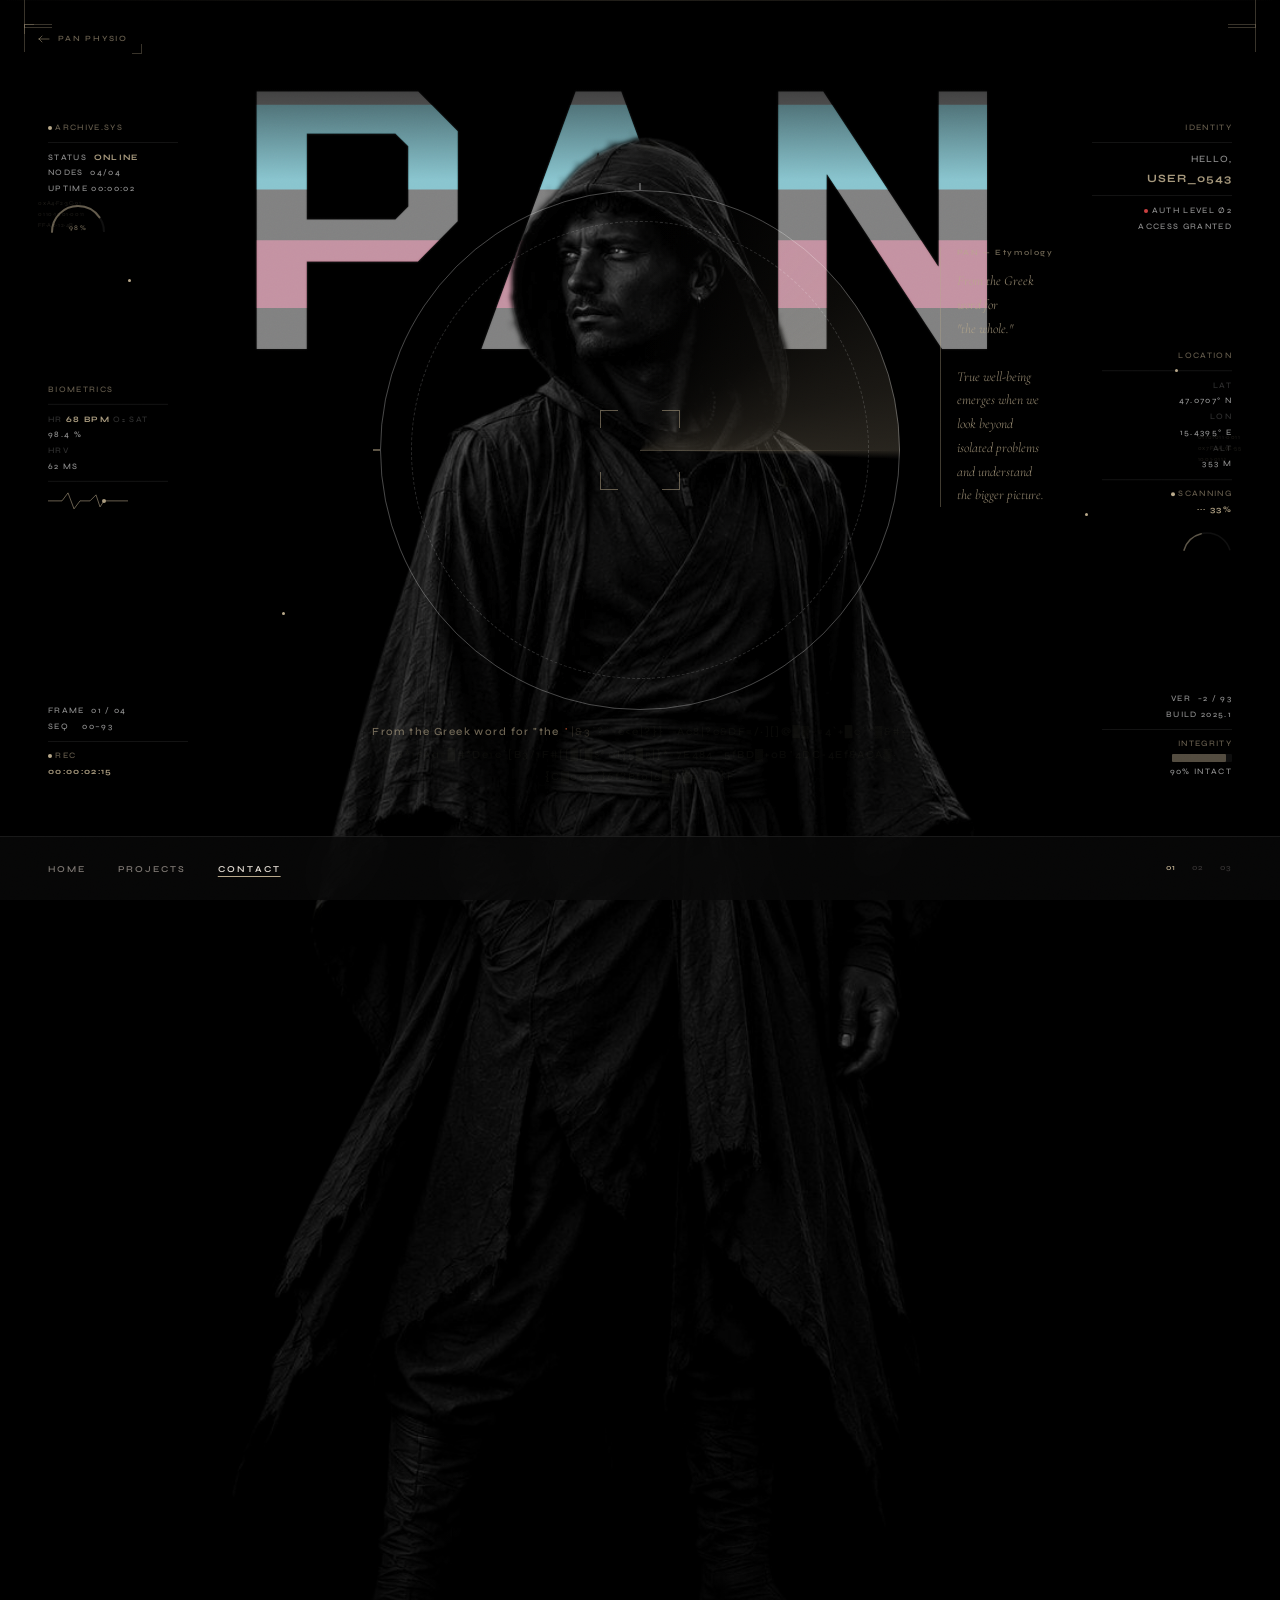
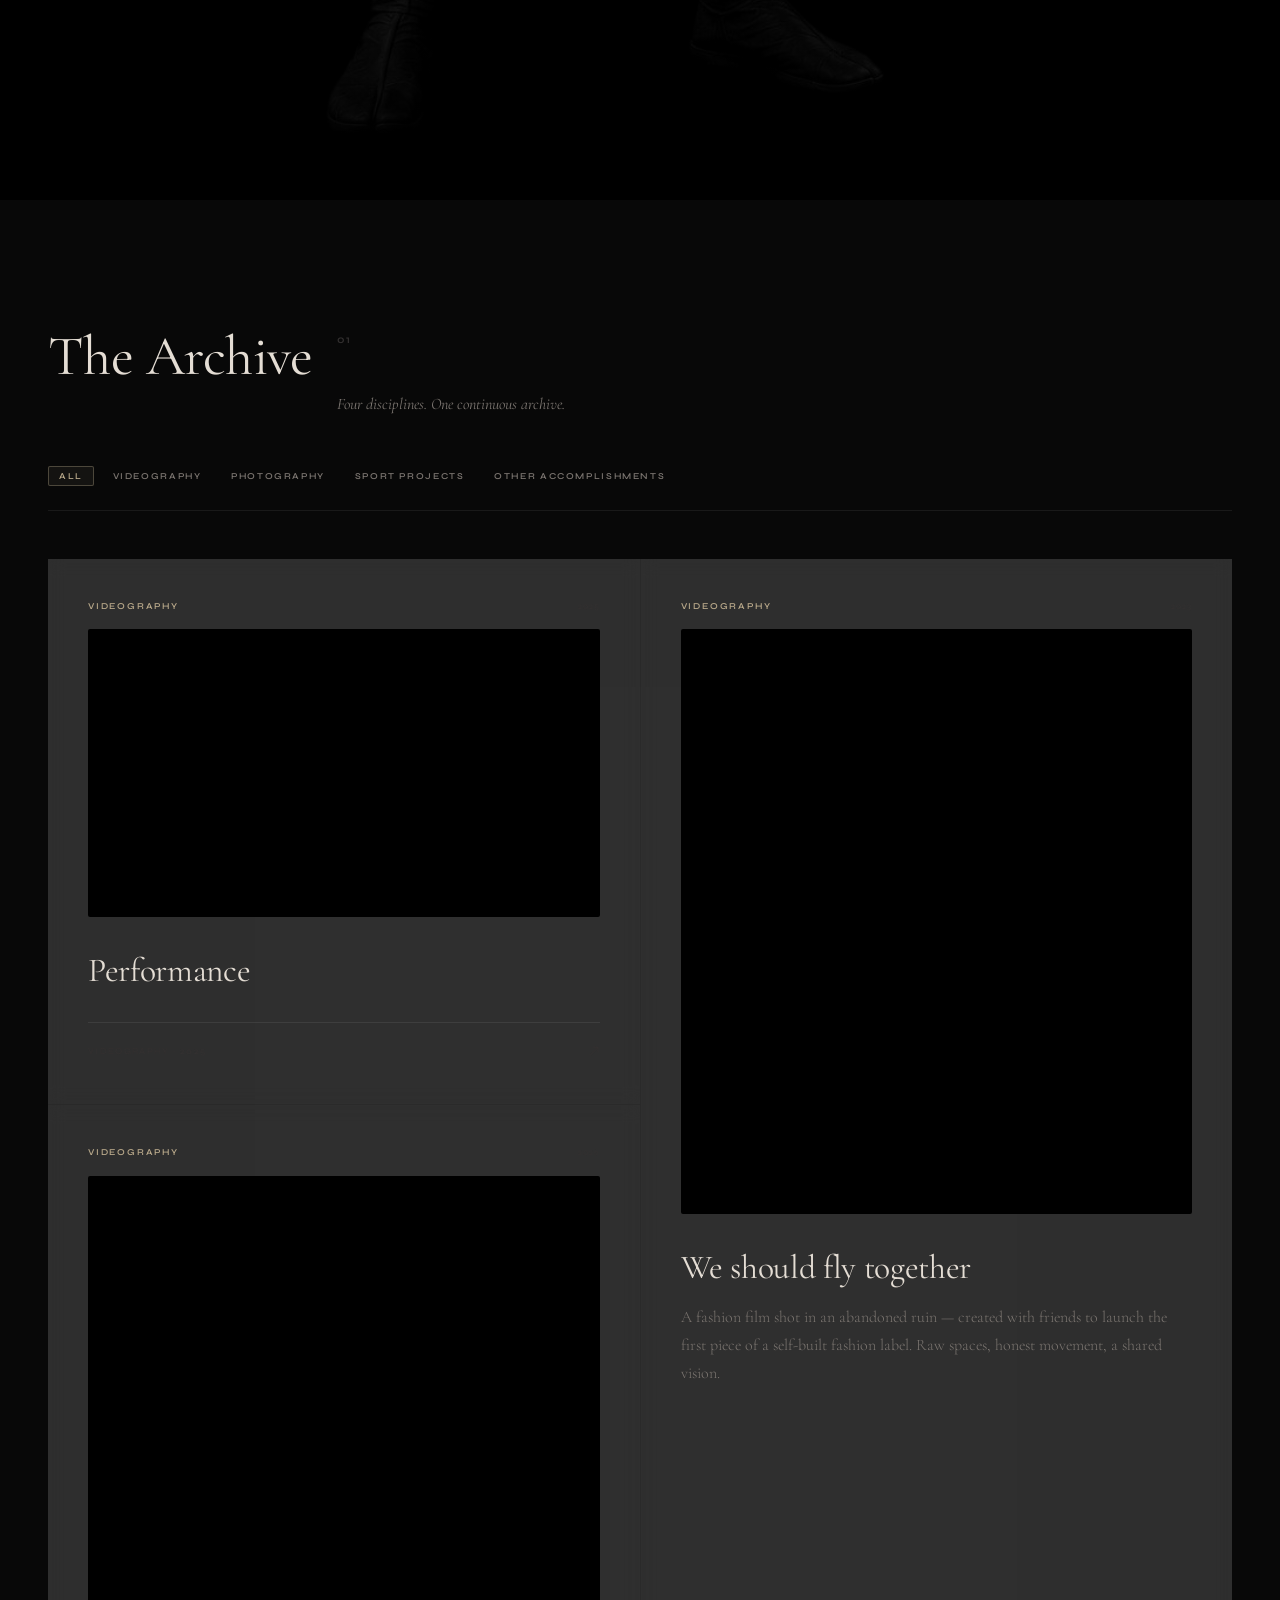
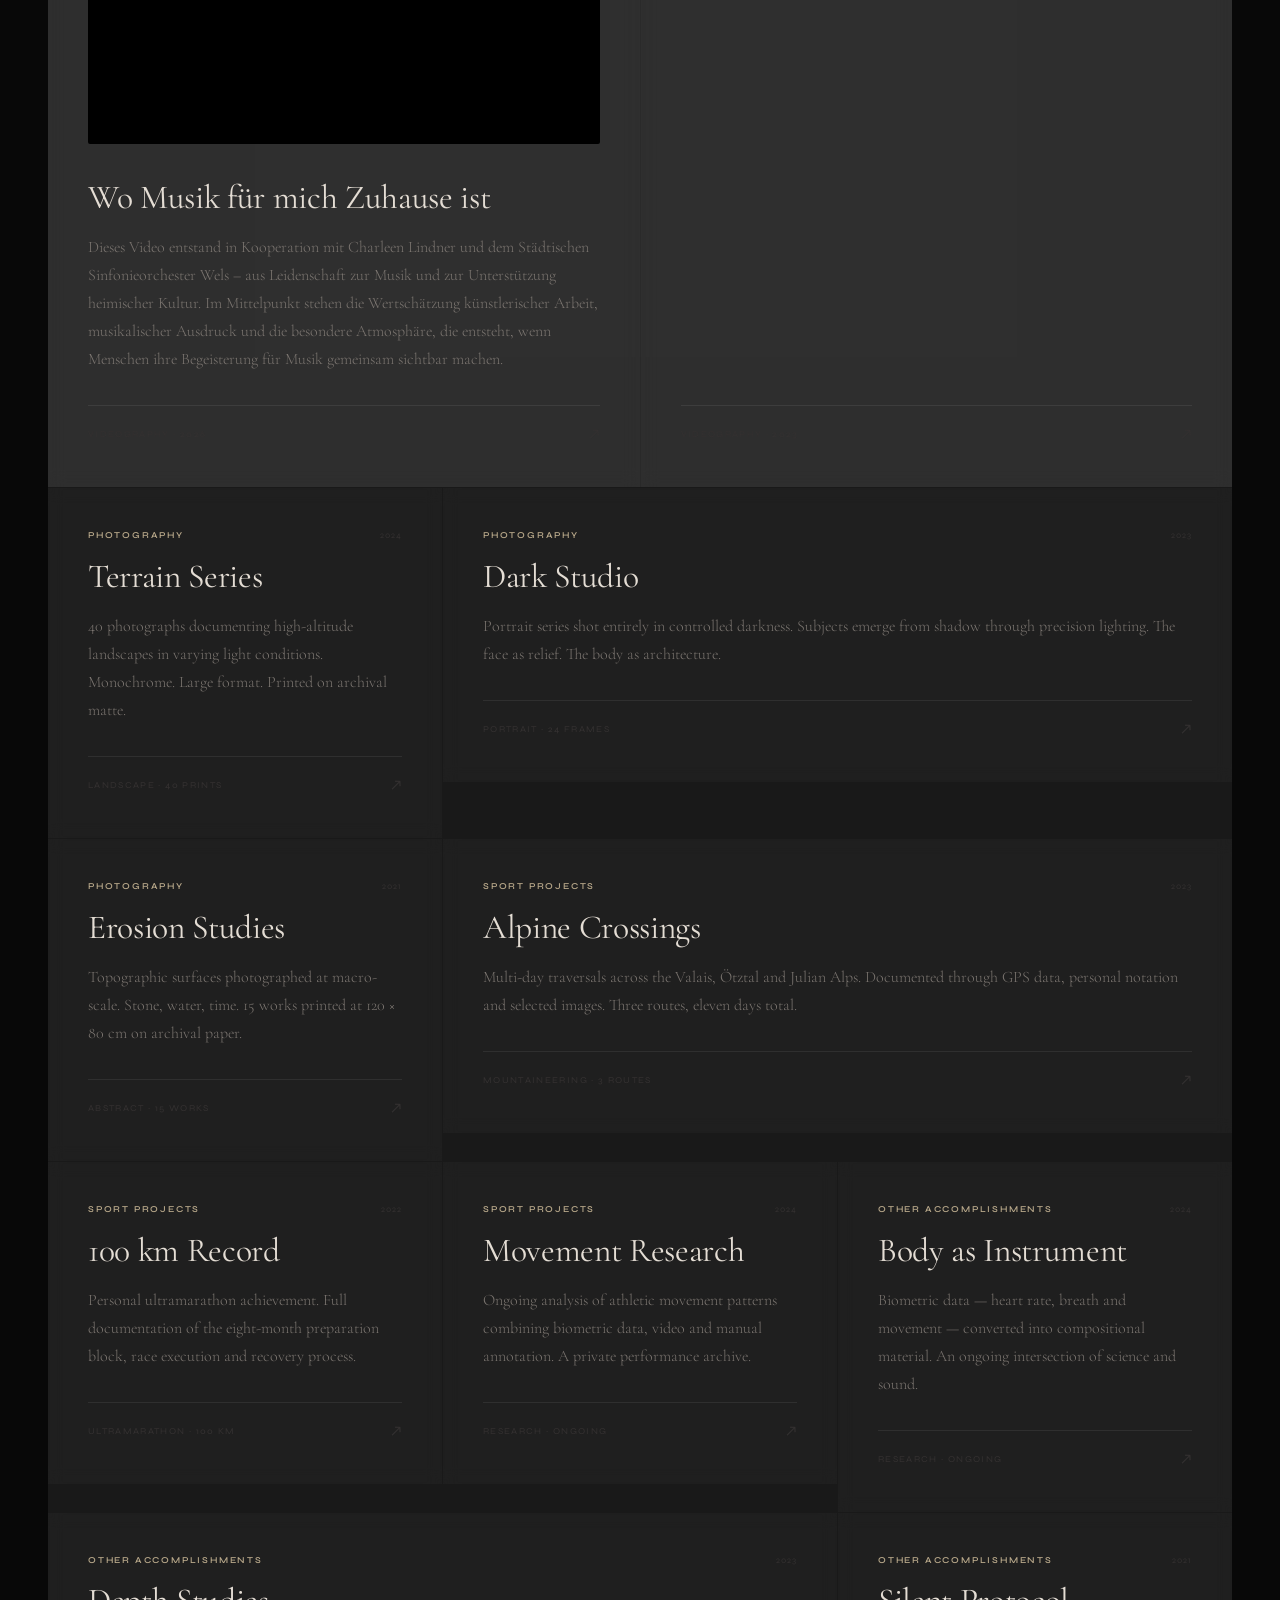
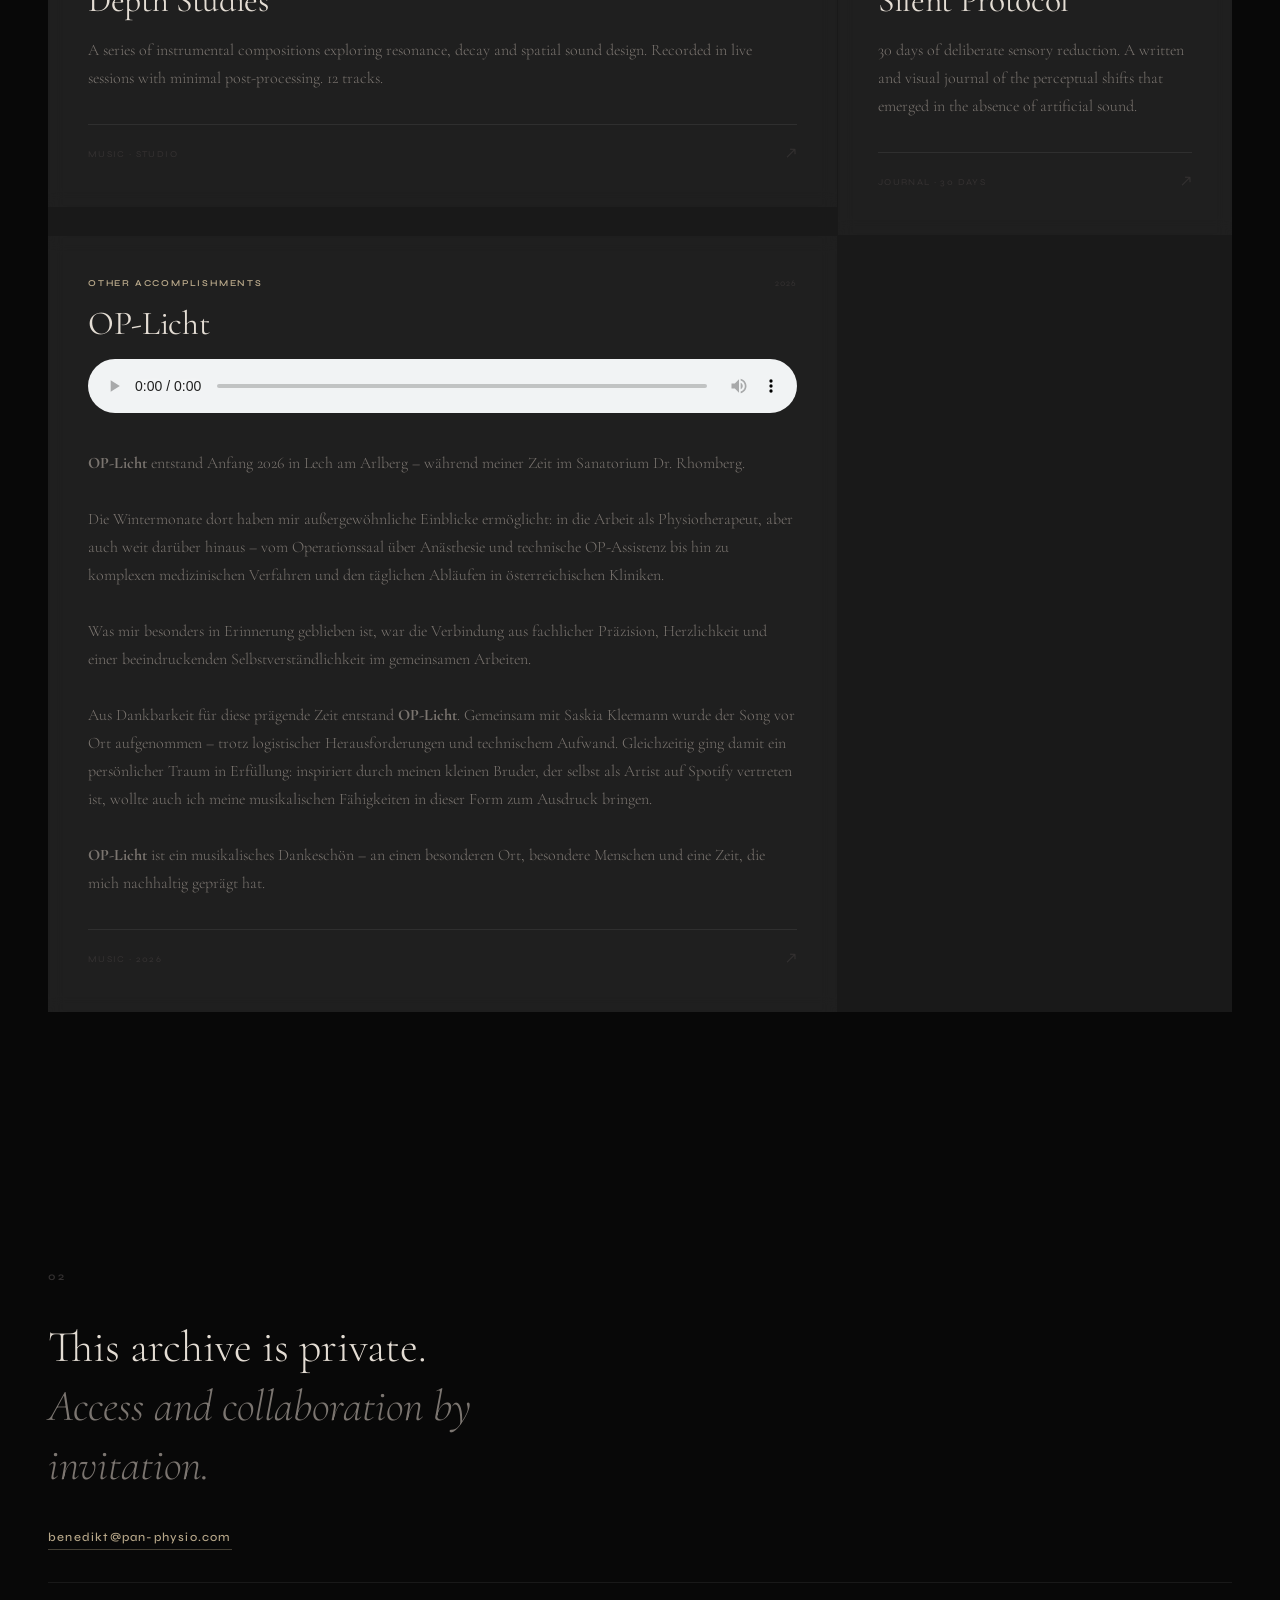
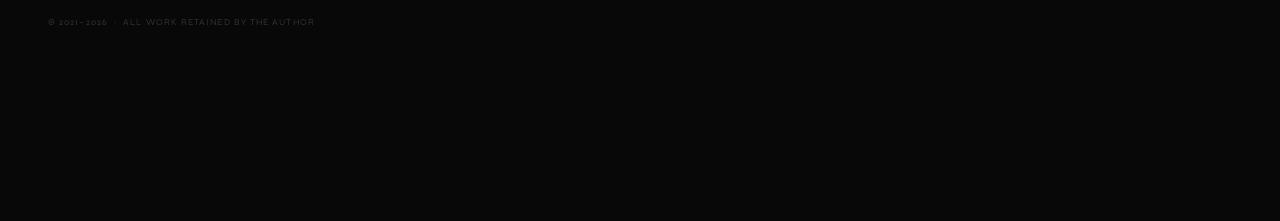
==== commit d83d80a3: "Portfolio nach OP-Licht" ====
--- a/portfolio_33.html
+++ b/portfolio_33.html
@@ -37,13 +37,14 @@
    RESET
 ================================================================ */
 *, *::before, *::after { box-sizing:border-box; margin:0; padding:0; }
-html { font-size:16px; scroll-behavior:smooth; -webkit-font-smoothing:antialiased; overflow-x:hidden; }
+html { font-size:16px; scroll-behavior:smooth; -webkit-font-smoothing:antialiased; }
 body {
   background-color: var(--bg-base);
   color:            var(--text-primary);
   font-family:      var(--font-ui);
   font-size:        0.875rem;
   line-height:      1.6;
+  overflow-x:hidden;
 }
 ul { list-style:none; }
 a  { color:inherit; text-decoration:none; }
@@ -305,14 +306,10 @@
 /* ── RADAR FIXED WRAPPER ── */
 /* Radar + Kreise: sticky wie hero__sticky — bleibt beim Scrollen stehen */
 .hero__radar-wrap {
-  position:fixed;
-  top:0;
-  left:0;
-  width:100%;
-  height:100vh;
+  position:absolute;
+  inset:0;
   pointer-events:none;
-  z-index:3;
-  visibility:visible;
+  z-index:5;
 }
 
 /* ── CENTRAL CIRCLE ── */
@@ -909,6 +906,27 @@
   grid-template-columns:repeat(1,1fr);
   gap:1px;
   background:var(--glass-border);
+  align-items:start;
+  grid-auto-flow:dense;
+}
+.video-block {
+  display:contents; /* participates in parent grid as if not there */
+}
+.panel__video-flex { position:relative; background:#000; border-radius:2px; margin-bottom:1.25rem; overflow:hidden; min-height:300px; }
+.panel__video-flex iframe { position:absolute; top:0; left:0; width:100%; height:100%; border:none; }
+@media (min-width:640px) {
+  .video-block {
+    display:grid;
+    grid-template-columns:1fr 1fr;
+    grid-template-rows:auto auto;
+    gap:1px;
+    background:var(--glass-border);
+    grid-column:1 / -1; /* span full width of parent grid */
+  }
+  .panel--video-left  { grid-column:1; }
+  .panel--video-right { grid-column:2; grid-row:1 / 3; align-self:stretch; }
+  .panel--video-right .panel__inner { height:100%; }
+  .panel--video-right .panel__video-flex { flex:1; }
 }
 .panel {
   background:var(--glass-bg);
@@ -1028,6 +1046,13 @@
   border-radius:2px;
   margin-bottom:1.25rem;
 }
+.panel__video--portrait {
+  padding-top:0;
+  aspect-ratio: 9/16;
+  max-width:360px;
+  margin-left:auto;
+  margin-right:auto;
+}
 .panel__video iframe {
   position:absolute;
   top:0; left:0;
@@ -1086,14 +1111,15 @@
     </div>
 
 
-    <!-- Radar: sticky top:0, klebt beim Scrollen → scrollen nicht mit -->
-    <div class="hero__radar-wrap" id="radarWrap" aria-hidden="true">
-      <div class="hero__radar"></div>
-      <div class="hero__circle">
-        <div class="hero__circle-inner"></div>
+    <div class="hero__sticky">
+
+      <!-- Radar — inside sticky so it behaves identically to hero__cross -->
+      <div class="hero__radar-wrap" id="radarWrap" aria-hidden="true">
+        <div class="hero__radar"></div>
+        <div class="hero__circle">
+          <div class="hero__circle-inner"></div>
+        </div>
       </div>
-    </div>
-    <div class="hero__sticky">
 
       <!-- Screen corner brackets -->
       <div class="hero__corner hero__corner--tl" aria-hidden="true"></div>
@@ -1320,53 +1346,49 @@
       <div class="panel-grid" id="panelGrid">
 
         <!-- ── Videography ───────────────────────────────────────── -->
-        <article class="panel panel--wide" data-category="videography">
-          <div class="panel__inner">
-            <header class="panel__head"><span class="panel__tag">Videography</span><span class="panel__year">2025</span></header>
-            <div class="panel__video">
-              <iframe
-                src="https://player.vimeo.com/video/1201612876?title=0&byline=0&portrait=0&color=b8a88a"
-                allow="autoplay; fullscreen; picture-in-picture"
-                allowfullscreen
-                title="Performance">
-              </iframe>
+        <div class="video-block" id="videoBlock">
+
+          <article class="panel panel--video-left" data-category="videography">
+            <div class="panel__inner">
+              <header class="panel__head"><span class="panel__tag">Videography</span><span class="panel__year">2025</span></header>
+              <div class="panel__video">
+                <iframe
+                  src="https://player.vimeo.com/video/1201612876?title=0&byline=0&portrait=0&color=b8a88a"
+                  allow="autoplay; fullscreen; picture-in-picture"
+                  allowfullscreen
+                  title="Performance">
+                </iframe>
+              </div>
+              <h3 class="panel__title">Performance</h3>
+              <footer class="panel__foot"><span class="panel__meta">Videography · 2025</span><span class="panel__arrow" aria-hidden="true">↗</span></footer>
             </div>
-            <h3 class="panel__title">Performance</h3>
-            <footer class="panel__foot"><span class="panel__meta">Videography · 2025</span><span class="panel__arrow" aria-hidden="true">↗</span></footer>
-          </div>
-        </article>
-
-        <article class="panel panel--wide" data-category="videography">
-          <div class="panel__inner">
-            <header class="panel__head"><span class="panel__tag">Videography</span><span class="panel__year">2025</span></header>
-            <div class="panel__video">
-              <iframe
-                src="https://player.vimeo.com/video/1201612876?title=0&byline=0&portrait=0&color=b8a88a"
-                allow="autoplay; fullscreen; picture-in-picture"
-                allowfullscreen
-                title="Treatment Session">
-              </iframe>
+          </article>
+
+          <article class="panel panel--video-right" data-category="videography">
+            <div class="panel__inner">
+              <header class="panel__head"><span class="panel__tag">Videography</span><span class="panel__year">2023</span></header>
+              <div class="panel__video-flex">
+                <iframe src="https://player.vimeo.com/video/1204862275?badge=0&autopause=0&player_id=0&app_id=58479&title=0&byline=0&portrait=0" frameborder="0" allow="autoplay; fullscreen; picture-in-picture; clipboard-write; encrypted-media; web-share" referrerpolicy="strict-origin-when-cross-origin" title="We should fly together"></iframe>
+              </div>
+              <h3 class="panel__title">We should fly together</h3>
+              <p class="panel__body">A fashion film shot in an abandoned ruin — created with friends to launch the first piece of a self-built fashion label. Raw spaces, honest movement, a shared vision.</p>
+              <footer class="panel__foot"><span class="panel__meta">Videography · 2023</span><span class="panel__arrow" aria-hidden="true">↗</span></footer>
             </div>
-            <h3 class="panel__title">Treatment Session</h3>
-            <footer class="panel__foot"><span class="panel__meta">Videography · 2025</span><span class="panel__arrow" aria-hidden="true">↗</span></footer>
-          </div>
-        </article>
-
-        <article class="panel panel--wide" data-category="videography">
-          <div class="panel__inner">
-            <header class="panel__head"><span class="panel__tag">Videography</span><span class="panel__year">2025</span></header>
-            <div class="panel__video">
-              <iframe
-                src="https://player.vimeo.com/video/1201612876?title=0&byline=0&portrait=0&color=b8a88a"
-                allow="autoplay; fullscreen; picture-in-picture"
-                allowfullscreen
-                title="Behind the Scenes">
-              </iframe>
+          </article>
+
+          <article class="panel panel--video-left" data-category="videography">
+            <div class="panel__inner">
+              <header class="panel__head"><span class="panel__tag">Videography</span><span class="panel__year">2026</span></header>
+              <div class="panel__video-flex" style="height:568px; flex:none;">
+                <iframe src="https://player.vimeo.com/video/1204874128?badge=0&autopause=0&player_id=0&app_id=58479&title=0&byline=0&portrait=0" frameborder="0" allow="autoplay; fullscreen; picture-in-picture; clipboard-write; encrypted-media; web-share" referrerpolicy="strict-origin-when-cross-origin" title="Wo Musik für mich Zuhause ist"></iframe>
+              </div>
+              <h3 class="panel__title">Wo Musik für mich Zuhause ist</h3>
+              <p class="panel__body">Dieses Video entstand in Kooperation mit Charleen Lindner und dem Städtischen Sinfonieorchester Wels – aus Leidenschaft zur Musik und zur Unterstützung heimischer Kultur. Im Mittelpunkt stehen die Wertschätzung künstlerischer Arbeit, musikalischer Ausdruck und die besondere Atmosphäre, die entsteht, wenn Menschen ihre Begeisterung für Musik gemeinsam sichtbar machen.</p>
+              <footer class="panel__foot"><span class="panel__meta">Videography · 2026</span><span class="panel__arrow" aria-hidden="true">↗</span></footer>
             </div>
-            <h3 class="panel__title">Behind the Scenes</h3>
-            <footer class="panel__foot"><span class="panel__meta">Videography · 2025</span><span class="panel__arrow" aria-hidden="true">↗</span></footer>
-          </div>
-        </article>
+          </article>
+
+        </div>
 
         <!-- ── Photography ───────────────────────────────────────── -->
         <article class="panel" data-category="photography">
@@ -1449,6 +1471,18 @@
             <h3 class="panel__title">Silent Protocol</h3>
             <p class="panel__body">30 days of deliberate sensory reduction. A written and visual journal of the perceptual shifts that emerged in the absence of artificial sound.</p>
             <footer class="panel__foot"><span class="panel__meta">Journal · 30 Days</span><span class="panel__arrow" aria-hidden="true">↗</span></footer>
+          </div>
+        </article>
+
+        <article class="panel panel--wide" data-category="other">
+          <div class="panel__inner">
+            <header class="panel__head"><span class="panel__tag">Other Accomplishments</span><span class="panel__year">2026</span></header>
+            <h3 class="panel__title">OP-Licht</h3>
+            <audio controls style="width:100%; margin-bottom:1.25rem; accent-color:var(--accent);">
+              <source src="audio/OP_Licht_Master.wav" type="audio/wav">
+            </audio>
+            <p class="panel__body"><strong>OP-Licht</strong> entstand Anfang 2026 in Lech am Arlberg – während meiner Zeit im Sanatorium Dr. Rhomberg.<br><br>Die Wintermonate dort haben mir außergewöhnliche Einblicke ermöglicht: in die Arbeit als Physiotherapeut, aber auch weit darüber hinaus – vom Operationssaal über Anästhesie und technische OP-Assistenz bis hin zu komplexen medizinischen Verfahren und den täglichen Abläufen in österreichischen Kliniken.<br><br>Was mir besonders in Erinnerung geblieben ist, war die Verbindung aus fachlicher Präzision, Herzlichkeit und einer beeindruckenden Selbstverständlichkeit im gemeinsamen Arbeiten.<br><br>Aus Dankbarkeit für diese prägende Zeit entstand <strong>OP-Licht</strong>. Gemeinsam mit Saskia Kleemann wurde der Song vor Ort aufgenommen – trotz logistischer Herausforderungen und technischem Aufwand. Gleichzeitig ging damit ein persönlicher Traum in Erfüllung: inspiriert durch meinen kleinen Bruder, der selbst als Artist auf Spotify vertreten ist, wollte auch ich meine musikalischen Fähigkeiten in dieser Form zum Ausdruck bringen.<br><br><strong>OP-Licht</strong> ist ein musikalisches Dankeschön – an einen besonderen Ort, besondere Menschen und eine Zeit, die mich nachhaltig geprägt hat.</p>
+            <footer class="panel__foot"><span class="panel__meta">Music · 2026</span><span class="panel__arrow" aria-hidden="true">↗</span></footer>
           </div>
         </article>
 
@@ -1466,7 +1500,7 @@
       </p>
       <a class="contact__link" href="mailto:benedikt@pan-physio.com">benedikt@pan-physio.com</a>
       <div class="contact__rule" aria-hidden="true"></div>
-      <p class="contact__copy">© 2010–2025 &nbsp;·&nbsp; All work retained by the author</p>
+      <p class="contact__copy">© 2021–2026 &nbsp;·&nbsp; All work retained by the author</p>
     </div>
   </section>
 
@@ -1497,6 +1531,8 @@
         p.classList.add('is-hidden');
       }
     });
+    const vb = document.getElementById('videoBlock');
+    if (vb) vb.style.display = (f === 'all' || f === 'videography') ? '' : 'none';
   });
 });
 
@@ -1511,18 +1547,6 @@
   });
 });
 
-/* Radar: nur während Hero sichtbar */
-(function () {
-  var radarWrap = document.getElementById('radarWrap');
-  var heroSection = document.getElementById('hero');
-  if (!radarWrap || !heroSection) return;
-  function syncRadar() {
-    radarWrap.style.visibility = heroSection.getBoundingClientRect().bottom > 0 ? '' : 'hidden';
-  }
-  syncRadar();
-  window.addEventListener('scroll', syncRadar, { passive:true });
-  window.addEventListener('resize', syncRadar, { passive:true });
-})();
 
 /* Panel reveal via IntersectionObserver */
 panels.forEach((p, i) => { p.style.transitionDelay = i * 55 + 'ms'; });
@@ -1768,5 +1792,7 @@
 
 
   </script>
+
+  <script src="https://player.vimeo.com/api/player.js"></script>
 </body>
 </html>
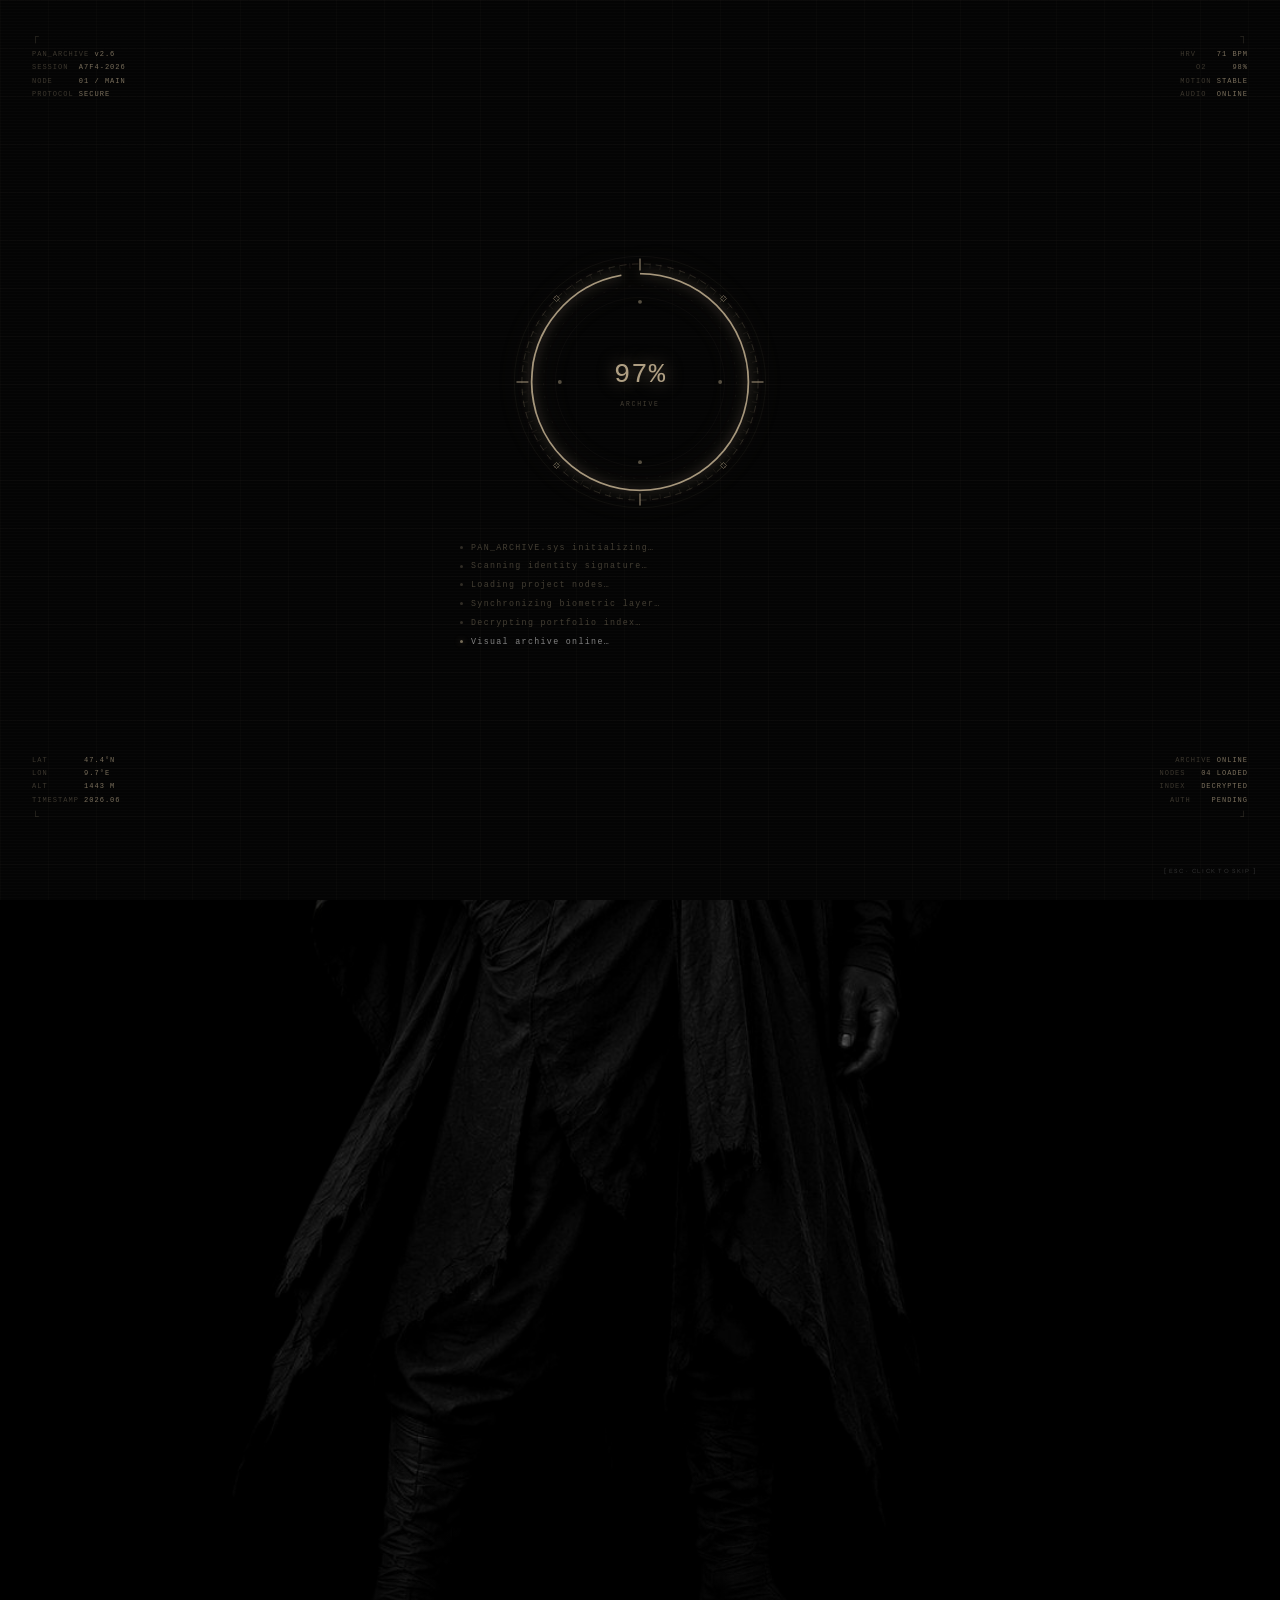
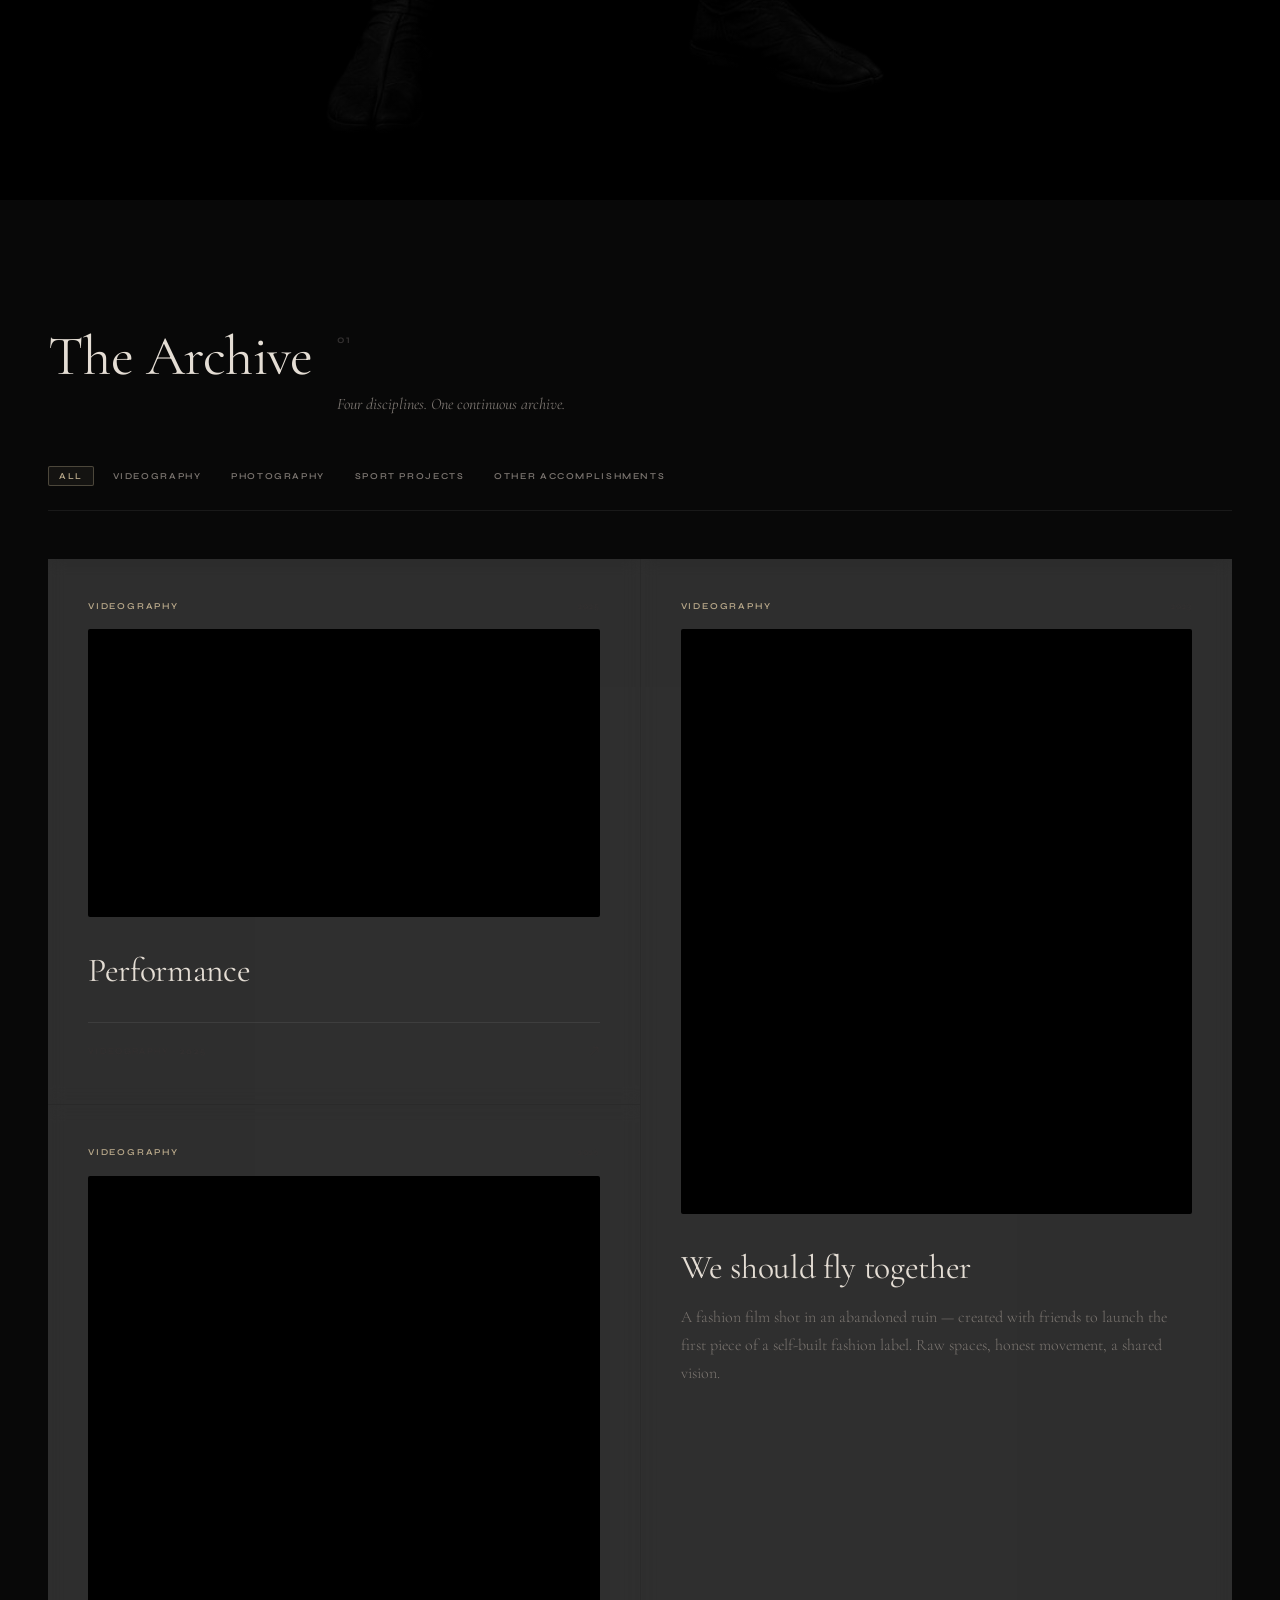
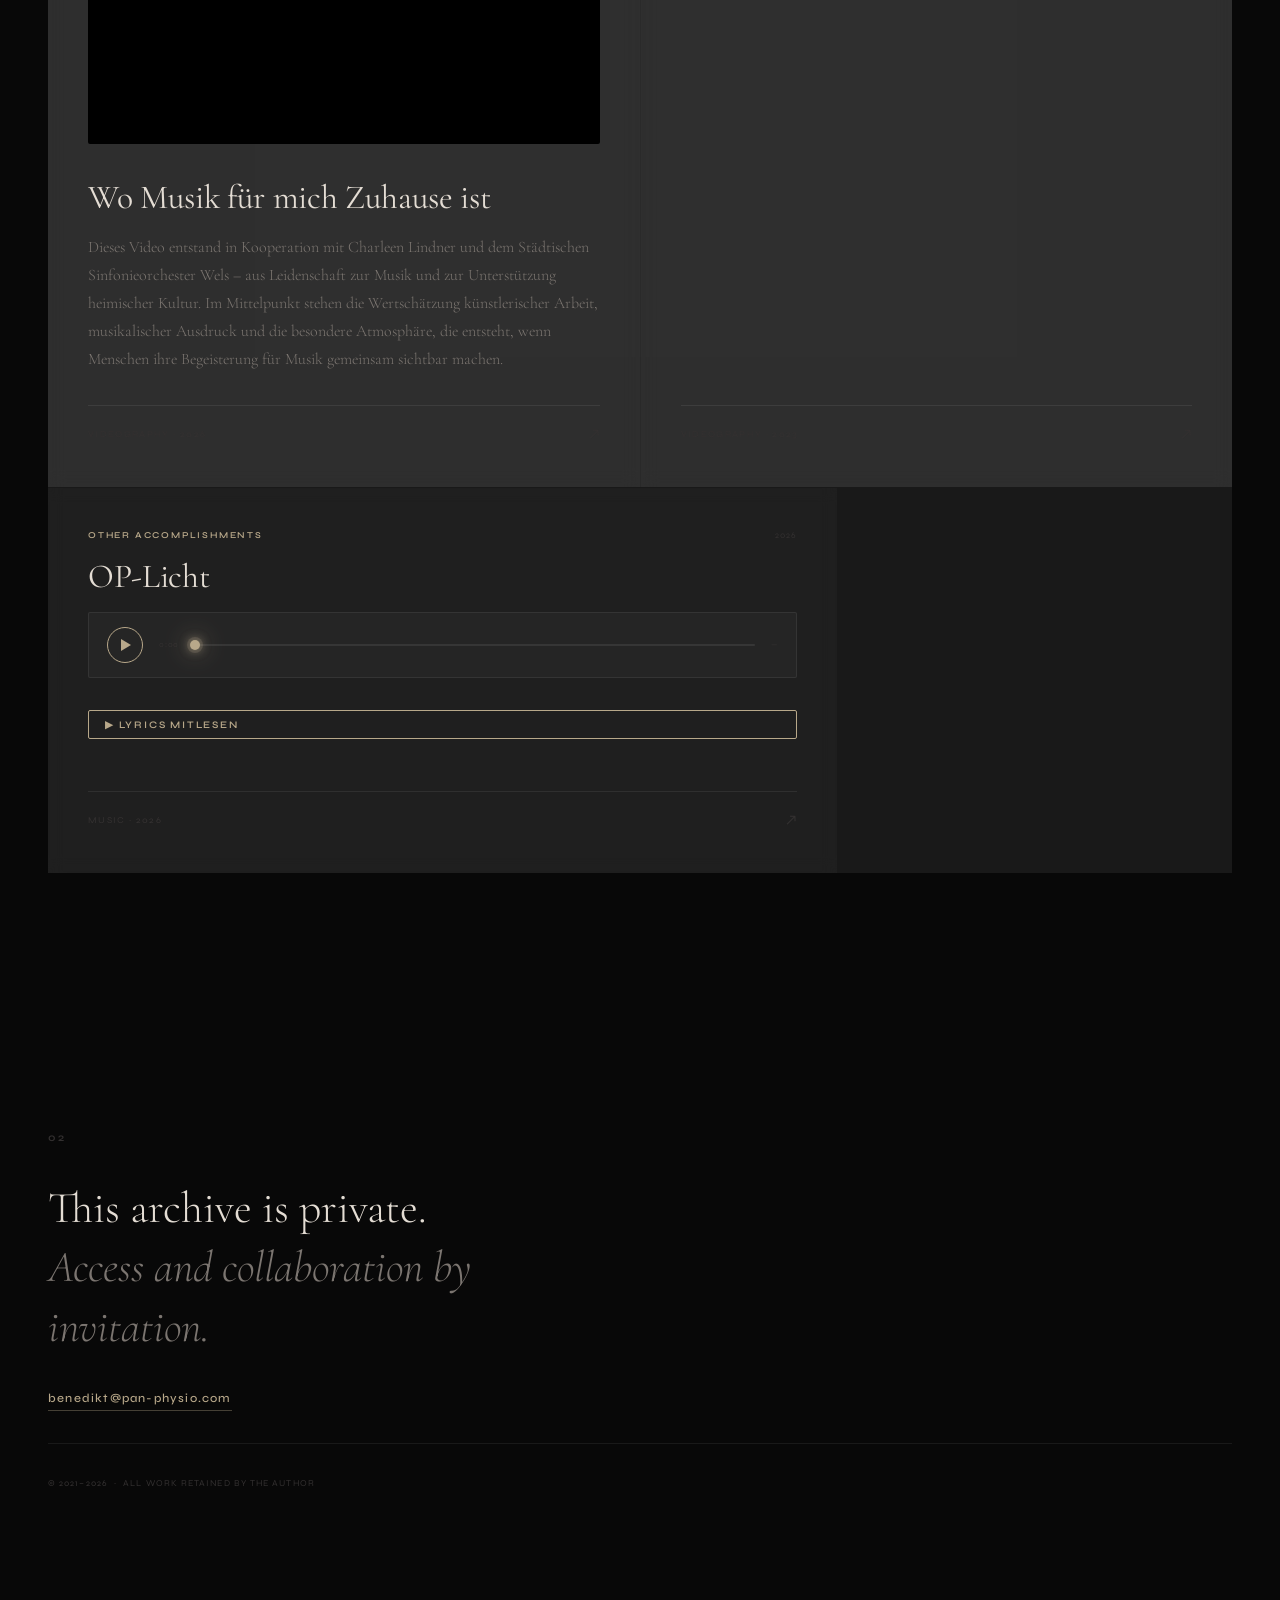
==== commit 477aa292: "Intro Sequenz" ====
--- a/portfolio_33.html
+++ b/portfolio_33.html
@@ -1018,6 +1018,360 @@
 }
 
 /* ================================================================
+   LYRICS OVERLAY
+================================================================ */
+/* ── CUSTOM AUDIO PLAYER ── */
+.audio-player {
+  display:flex; align-items:center; gap:1rem;
+  margin-bottom:1rem; padding:0.9rem 1.1rem;
+  border:1px solid var(--glass-border);
+  border-radius:2px; background:rgba(255,255,255,0.03);
+}
+.audio-player__btn {
+  flex-shrink:0; width:36px; height:36px; border-radius:50%;
+  border:1px solid var(--accent); background:transparent;
+  color:var(--accent); cursor:pointer;
+  display:flex; align-items:center; justify-content:center;
+  transition:background 0.2s, color 0.2s;
+}
+.audio-player__btn:hover { background:var(--accent); color:#000; }
+.audio-player__btn svg { width:14px; height:14px; }
+.audio-player__time {
+  flex-shrink:0; font-family:var(--font-ui); font-size:0.5rem;
+  letter-spacing:0.12em; color:var(--text-tertiary);
+}
+.audio-player__seek-wrap {
+  position:relative; width:100%; height:18px;
+  display:flex; align-items:center; cursor:pointer;
+}
+.audio-player__seek-track {
+  position:relative; width:100%; height:2px;
+  background:rgba(255,255,255,0.08); border-radius:2px; overflow:visible;
+}
+.audio-player__seek-fill {
+  position:absolute; left:0; top:0; height:100%; width:0%;
+  border-radius:2px;
+  background:linear-gradient(90deg, #7a6a4a 0%, var(--accent) 40%, #e8d9b0 60%, var(--accent) 80%, #7a6a4a 100%);
+  background-size:300% 100%;
+  animation:seekGradient 2.4s linear infinite;
+  box-shadow:0 0 6px var(--accent), 0 0 14px var(--accent);
+  transition:width 0.1s linear;
+}
+.audio-player__seek-fill::after {
+  content:'';
+  position:absolute; inset:0;
+  background:linear-gradient(90deg, transparent 20%, rgba(255,255,255,0.55) 50%, transparent 80%);
+  background-size:300% 100%;
+  animation:seekShimmer 1.4s ease-in-out infinite;
+  border-radius:2px;
+}
+.audio-player__seek-thumb {
+  position:absolute; top:50%; width:10px; height:10px;
+  border-radius:50%; background:var(--accent);
+  transform:translate(-50%,-50%);
+  box-shadow:0 0 0 3px rgba(184,168,138,0.18), 0 0 12px var(--accent), 0 0 28px var(--accent);
+  animation:thumbPulse 2s ease-in-out infinite;
+  pointer-events:none; left:0%;
+  transition:left 0.1s linear;
+}
+@keyframes seekGradient {
+  0%   { background-position:100% 0; }
+  100% { background-position:-100% 0; }
+}
+@keyframes seekShimmer {
+  0%   { background-position:200% 0; }
+  100% { background-position:-200% 0; }
+}
+@keyframes thumbPulse {
+  0%,100% { box-shadow:0 0 0 3px rgba(184,168,138,0.18), 0 0 10px var(--accent), 0 0 22px var(--accent); }
+  50%      { box-shadow:0 0 0 6px rgba(184,168,138,0.28), 0 0 18px var(--accent), 0 0 40px var(--accent); }
+}
+.audio-player__times {
+  display:flex; justify-content:space-between;
+  font-family:var(--font-ui); font-size:0.5rem;
+  letter-spacing:0.12em; color:var(--text-tertiary);
+}
+
+/* ── INTRO SEQUENCE ── */
+#intro {
+  position:fixed; inset:0; z-index:9999;
+  background:#040404;
+  display:flex; flex-direction:column;
+  align-items:center; justify-content:center;
+  overflow:hidden; pointer-events:all;
+  transition:opacity 0.75s cubic-bezier(0.4,0,0.2,1), transform 0.75s cubic-bezier(0.4,0,0.2,1);
+}
+#intro.is-exiting { opacity:0; transform:scale(1.012); pointer-events:none; }
+#intro.is-gone { display:none; }
+
+.intro__scanlines {
+  position:absolute; inset:0; pointer-events:none; z-index:1;
+  background:repeating-linear-gradient(
+    0deg, transparent, transparent 2px,
+    rgba(255,255,255,0.013) 2px, rgba(255,255,255,0.013) 3px
+  );
+}
+.intro__grid {
+  position:absolute; inset:0; pointer-events:none; z-index:1;
+  background-image:
+    linear-gradient(rgba(184,168,138,0.025) 1px, transparent 1px),
+    linear-gradient(90deg, rgba(184,168,138,0.025) 1px, transparent 1px);
+  background-size:48px 48px;
+}
+.intro__sweep {
+  position:absolute; left:0; right:0; height:2px; z-index:3; pointer-events:none;
+  background:linear-gradient(90deg, transparent 0%, rgba(184,168,138,0.0) 10%, rgba(184,168,138,0.5) 40%, rgba(210,225,235,0.6) 50%, rgba(184,168,138,0.5) 60%, rgba(184,168,138,0.0) 90%, transparent 100%);
+  box-shadow:0 0 24px 6px rgba(184,168,138,0.2), 0 0 2px rgba(210,225,235,0.4);
+  animation:introSweep 1s cubic-bezier(0.4,0,0.6,1) forwards;
+}
+@keyframes introSweep {
+  0%   { top:-2px; opacity:0; }
+  4%   { opacity:1; }
+  96%  { opacity:1; }
+  100% { top:100%; opacity:0; }
+}
+.intro__flash {
+  position:absolute; inset:0; z-index:8; pointer-events:none; opacity:0;
+  background:radial-gradient(ellipse at center, rgba(184,168,138,0.12) 0%, transparent 70%);
+}
+.intro__flash.is-active { animation:introFlash 0.5s ease forwards; }
+@keyframes introFlash {
+  0%  { opacity:0; }
+  25% { opacity:1; }
+  100%{ opacity:0; }
+}
+
+/* ── Corner panels ── */
+.intro__corner {
+  position:absolute; z-index:4; pointer-events:none;
+  font-family:var(--font-hero); font-size:clamp(0.38rem,1vw,0.44rem);
+  letter-spacing:0.14em; color:rgba(184,168,138,0.3);
+  line-height:1.9; opacity:0;
+  animation:iCornerIn 0.5s ease forwards;
+}
+.intro__corner span { color:rgba(184,168,138,0.65); }
+.intro__corner--tl { top:clamp(1rem,3vw,2rem); left:clamp(1rem,3vw,2rem); animation-delay:0.55s; }
+.intro__corner--tr { top:clamp(1rem,3vw,2rem); right:clamp(1rem,3vw,2rem); text-align:right; animation-delay:0.65s; }
+.intro__corner--bl { bottom:clamp(3.5rem,6vw,5rem); left:clamp(1rem,3vw,2rem); animation-delay:0.75s; }
+.intro__corner--br { bottom:clamp(3.5rem,6vw,5rem); right:clamp(1rem,3vw,2rem); text-align:right; animation-delay:0.85s; }
+@keyframes iCornerIn {
+  from { opacity:0; transform:translateY(5px); }
+  to   { opacity:1; transform:none; }
+}
+
+/* Corner bracket decorations */
+.intro__corner--tl::before { content:'┌'; display:block; color:rgba(184,168,138,0.2); font-size:0.7rem; line-height:1; margin-bottom:0.3rem; }
+.intro__corner--tr::before { content:'┐'; display:block; color:rgba(184,168,138,0.2); font-size:0.7rem; line-height:1; margin-bottom:0.3rem; }
+.intro__corner--bl::after  { content:'└'; display:block; color:rgba(184,168,138,0.2); font-size:0.7rem; line-height:1; margin-top:0.3rem; }
+.intro__corner--br::after  { content:'┘'; display:block; color:rgba(184,168,138,0.2); font-size:0.7rem; line-height:1; margin-top:0.3rem; }
+
+/* ── Central HUD ring ── */
+.intro__hud {
+  position:relative; z-index:5;
+  width:clamp(180px,38vw,260px); height:clamp(180px,38vw,260px);
+  display:flex; align-items:center; justify-content:center;
+  opacity:0; animation:iIn 0.6s ease forwards; animation-delay:0.25s;
+  flex-shrink:0;
+}
+.intro__ring-svg {
+  position:absolute; inset:0; width:100%; height:100%; overflow:visible;
+}
+.intro__ring-svg .r-deco-outer { stroke:rgba(184,168,138,0.1); stroke-width:0.5; fill:none; }
+.intro__ring-svg .r-orbit1 {
+  stroke:rgba(184,168,138,0.22); stroke-width:0.8; fill:none; stroke-dasharray:6 5;
+  transform-box:fill-box; transform-origin:center;
+  animation:orbitCW 5s linear infinite;
+}
+.intro__ring-svg .r-orbit2 {
+  stroke:rgba(184,168,138,0.1); stroke-width:0.5; fill:none; stroke-dasharray:2 10;
+  transform-box:fill-box; transform-origin:center;
+  animation:orbitCCW 8s linear infinite;
+}
+.intro__ring-svg .r-progress {
+  stroke:rgba(184,168,138,0.9); stroke-width:1.5; fill:none; stroke-linecap:butt;
+  filter:drop-shadow(0 0 5px rgba(184,168,138,0.7)) drop-shadow(0 0 14px rgba(184,168,138,0.3));
+  transform-box:fill-box; transform-origin:center; transform:rotate(-90deg);
+}
+.intro__ring-svg .r-deco-inner { stroke:rgba(184,168,138,0.07); stroke-width:0.5; fill:none; }
+@keyframes orbitCW  { to { transform:rotate(360deg); } }
+@keyframes orbitCCW { to { transform:rotate(-360deg); } }
+
+.intro__hud-center {
+  position:relative; z-index:2;
+  display:flex; flex-direction:column; align-items:center; gap:0.25rem;
+}
+.intro__percent {
+  font-family:var(--font-hero); font-size:clamp(1.3rem,4vw,1.7rem);
+  color:rgba(184,168,138,0.95); letter-spacing:0.04em;
+  text-shadow:0 0 18px rgba(184,168,138,0.55);
+  min-width:4.5ch; text-align:center;
+}
+.intro__hud-sub {
+  font-family:var(--font-hero); font-size:clamp(0.32rem,0.9vw,0.4rem);
+  letter-spacing:0.28em; color:rgba(184,168,138,0.35); text-transform:uppercase;
+}
+
+/* ── Status lines ── */
+.intro__status {
+  position:relative; z-index:5;
+  margin-top:clamp(1.2rem,2.5vw,1.8rem);
+  display:flex; flex-direction:column; gap:0.35rem;
+  min-width:clamp(220px,44vw,360px);
+}
+.intro__sl {
+  font-family:var(--font-hero); font-size:clamp(0.42rem,1.1vw,0.52rem);
+  letter-spacing:0.16em; color:rgba(255,255,255,0.18);
+  display:flex; align-items:center; gap:0.5rem; opacity:0;
+  transition:color 0.3s, opacity 0.3s;
+}
+.intro__sl.sl-active { opacity:1; color:rgba(255,255,255,0.5); }
+.intro__sl.sl-done   { opacity:1; color:rgba(184,168,138,0.35); }
+.intro__sl::before {
+  content:''; flex-shrink:0; width:3px; height:3px;
+  border-radius:50%; background:currentColor; opacity:0.7;
+}
+.intro__sl.sl-active::before { background:rgba(184,168,138,0.9); box-shadow:0 0 6px rgba(184,168,138,0.7); }
+
+/* ── ACCESS GRANTED ── */
+.intro__granted {
+  position:absolute; z-index:9; pointer-events:none;
+  font-family:var(--font-hero); font-size:clamp(0.7rem,2vw,1rem);
+  letter-spacing:0.45em; color:rgba(184,168,138,0.95);
+  text-shadow:0 0 30px rgba(184,168,138,0.8), 0 0 80px rgba(184,168,138,0.25);
+  opacity:0;
+}
+.intro__granted.is-visible { animation:grantedIn 0.6s cubic-bezier(0.2,0,0.3,1) forwards; }
+@keyframes grantedIn {
+  0%   { opacity:0; letter-spacing:0.7em; filter:blur(6px); }
+  55%  { opacity:1; letter-spacing:0.45em; filter:blur(0); }
+  75%  { filter:brightness(1.9); }
+  100% { opacity:1; filter:brightness(1); }
+}
+
+/* ── Skip ── */
+.intro__skip {
+  position:absolute; bottom:1.5rem; right:1.5rem; z-index:10;
+  font-family:var(--font-ui); font-size:0.4rem; letter-spacing:0.2em;
+  text-transform:uppercase; color:rgba(255,255,255,0.18); cursor:pointer;
+  opacity:0; animation:iIn 0.4s ease 0.9s forwards;
+  transition:color 0.2s;
+}
+.intro__skip:hover { color:rgba(184,168,138,0.7); }
+@keyframes iIn {
+  from { opacity:0; }
+  to   { opacity:1; }
+}
+
+@media (max-width:600px) {
+  .intro__corner--tr, .intro__corner--bl { display:none; }
+}
+@media (prefers-reduced-motion:reduce) {
+  #intro { display:none !important; }
+}
+
+/* ── DETAIL OVERLAY ── */
+.panel__detail-btn {
+  background:transparent; border:none; cursor:pointer;
+  font-family:inherit; font-size:inherit; color:var(--text-tertiary);
+  padding:0; transition:color 0.2s;
+}
+.panel__detail-btn:hover { color:var(--accent); }
+.detail-overlay {
+  display:none; position:fixed; inset:0; z-index:2000;
+  background:rgba(4,4,4,0.92); backdrop-filter:blur(16px);
+  padding:2rem; overflow-y:auto;
+}
+.detail-overlay.is-open { display:flex; flex-direction:column; align-items:center; }
+.detail-overlay__inner {
+  max-width:600px; width:100%; padding-bottom:4rem; padding-top:3rem;
+}
+.detail-overlay__tag {
+  font-family:var(--font-ui); font-size:0.5rem; letter-spacing:0.2em;
+  text-transform:uppercase; color:var(--accent); margin-bottom:0.5rem; display:block;
+}
+.detail-overlay__title {
+  font-family:var(--font-display); font-size:clamp(1.4rem,4vw,2rem);
+  color:#f0ebe3; margin-bottom:1.5rem; font-weight:400;
+}
+.detail-overlay__body {
+  font-family:var(--font-body); font-size:clamp(1rem,2.5vw,1.25rem); color:rgba(255,255,255,0.65);
+  line-height:1.9;
+}
+.detail-overlay__body strong { color:rgba(255,255,255,0.85); }
+.detail-overlay__close {
+  position:fixed; top:1.5rem; right:1.5rem;
+  font-family:var(--font-ui); font-size:0.5rem; letter-spacing:0.18em;
+  text-transform:uppercase; color:var(--accent); border:1px solid var(--accent);
+  padding:0.45rem 1rem; border-radius:2px; cursor:pointer;
+  background:rgba(4,4,4,0.7); backdrop-filter:blur(8px);
+  transition:background 0.2s, color 0.2s; z-index:2001;
+}
+.detail-overlay__close:hover { background:var(--accent); color:#000; }
+
+.lyrics-btn {
+  display:inline-flex; align-items:center; gap:0.5rem;
+  font-family:var(--font-ui); font-size:0.625rem; font-weight:600;
+  letter-spacing:0.18em; text-transform:uppercase;
+  color:var(--accent); border:1px solid var(--accent);
+  padding:0.45rem 1rem; border-radius:2px; cursor:pointer;
+  background:transparent; margin-bottom:1.25rem;
+  transition:background 0.2s, color 0.2s;
+}
+.lyrics-btn:hover { background:var(--accent); color:#000; }
+.lyrics-overlay {
+  display:none; position:fixed; inset:0; z-index:2000;
+  background:rgba(4,4,4,0.92); backdrop-filter:blur(16px);
+  padding:2rem; overflow-y:auto;
+}
+.lyrics-overlay.is-open { display:flex; flex-direction:column; align-items:center; }
+.lyrics-overlay__inner {
+  max-width:600px; width:100%; padding-bottom:4rem;
+}
+.lyrics-overlay__close {
+  position:fixed; top:1.5rem; right:1.5rem;
+  font-family:var(--font-ui); font-size:0.6rem; letter-spacing:0.2em;
+  text-transform:uppercase; color:var(--text-tertiary);
+  background:transparent; border:1px solid var(--glass-border);
+  padding:0.4rem 0.9rem; cursor:pointer; border-radius:2px;
+  transition:color 0.2s, border-color 0.2s;
+}
+.lyrics-overlay__close:hover { color:var(--text-primary); border-color:var(--text-primary); }
+.lyrics-overlay__title {
+  font-family:var(--font-display); font-size:clamp(1.8rem,5vw,3rem);
+  color:var(--text-primary); margin-bottom:0.5rem; font-weight:400;
+}
+.lyrics-overlay__meta {
+  font-family:var(--font-ui); font-size:0.55rem; letter-spacing:0.2em;
+  text-transform:uppercase; color:var(--accent); margin-bottom:2.5rem;
+}
+.lyrics-section-label {
+  font-family:var(--font-ui); font-size:0.5rem; letter-spacing:0.22em;
+  text-transform:uppercase; color:var(--text-tertiary);
+  margin:2rem 0 0.75rem; display:block;
+}
+.lyrics-line {
+  font-family:var(--font-display); font-size:clamp(0.95rem,2.5vw,1.2rem);
+  color:rgba(255,255,255,0.25); line-height:1.7;
+  transition:color 0.3s, text-shadow 0.3s;
+  cursor:default; display:block; margin-bottom:0.15rem;
+}
+.lyrics-line.is-active {
+  color:var(--accent);
+  text-shadow:0 0 24px rgba(184,168,138,0.35);
+}
+.lyrics-line.is-past { color:rgba(255,255,255,0.45); }
+.lyrics-overlay__progress {
+  width:100%; height:6px; background:rgba(255,255,255,0.08);
+  border-radius:3px; margin-bottom:2rem; position:relative;
+  cursor:pointer;
+}
+.lyrics-overlay__progress:hover { background:rgba(255,255,255,0.14); }
+.lyrics-overlay__progress-bar {
+  height:100%; width:0%; background:var(--accent);
+  border-radius:1px; transition:width 0.25s linear;
+}
+
+/* ================================================================
    RESPONSIVE
 ================================================================ */
 @media (min-width:640px) {
@@ -1063,6 +1417,192 @@
   </style>
 </head>
 <body>
+
+  <!-- INTRO SEQUENCE -->
+  <div id="intro" aria-hidden="true">
+    <div class="intro__scanlines"></div>
+    <div class="intro__grid"></div>
+    <div class="intro__sweep"></div>
+    <div class="intro__flash" id="introFlash"></div>
+
+    <!-- Corner data panels -->
+    <div class="intro__corner intro__corner--tl">
+      PAN_ARCHIVE <span>v2.6</span><br>
+      SESSION&nbsp;&nbsp;<span>A7F4-2026</span><br>
+      NODE&nbsp;&nbsp;&nbsp;&nbsp;&nbsp;<span>01 / MAIN</span><br>
+      PROTOCOL&nbsp;<span>SECURE</span>
+    </div>
+    <div class="intro__corner intro__corner--tr">
+      HRV&nbsp;&nbsp;&nbsp;&nbsp;<span>71 BPM</span><br>
+      O2&nbsp;&nbsp;&nbsp;&nbsp;&nbsp;<span>98%</span><br>
+      MOTION&nbsp;<span>STABLE</span><br>
+      AUDIO&nbsp;&nbsp;<span>ONLINE</span>
+    </div>
+    <div class="intro__corner intro__corner--bl">
+      LAT&nbsp;&nbsp;&nbsp;&nbsp;&nbsp;&nbsp;&nbsp;<span>47.4°N</span><br>
+      LON&nbsp;&nbsp;&nbsp;&nbsp;&nbsp;&nbsp;&nbsp;<span>9.7°E</span><br>
+      ALT&nbsp;&nbsp;&nbsp;&nbsp;&nbsp;&nbsp;&nbsp;<span>1443 M</span><br>
+      TIMESTAMP&nbsp;<span>2026.06</span>
+    </div>
+    <div class="intro__corner intro__corner--br">
+      ARCHIVE&nbsp;<span>ONLINE</span><br>
+      NODES&nbsp;&nbsp;&nbsp;<span>04 LOADED</span><br>
+      INDEX&nbsp;&nbsp;&nbsp;<span>DECRYPTED</span><br>
+      AUTH&nbsp;&nbsp;&nbsp;&nbsp;<span id="introAuthLabel">PENDING</span>
+    </div>
+
+    <!-- Central HUD -->
+    <div class="intro__hud">
+      <svg class="intro__ring-svg" viewBox="0 0 240 240" xmlns="http://www.w3.org/2000/svg">
+        <circle class="r-deco-outer" cx="120" cy="120" r="116"/>
+        <circle class="r-orbit1"     cx="120" cy="120" r="109"/>
+        <circle class="r-progress"   cx="120" cy="120" r="100" id="introRingProgress"/>
+        <circle class="r-orbit2"     cx="120" cy="120" r="89"/>
+        <circle class="r-deco-inner" cx="120" cy="120" r="78"/>
+      </svg>
+      <div class="intro__hud-center">
+        <div class="intro__percent" id="introPercent">0%</div>
+        <div class="intro__hud-sub" id="introHudSub">INITIALIZING</div>
+      </div>
+    </div>
+
+    <!-- Status lines -->
+    <div class="intro__status">
+      <div class="intro__sl">PAN_ARCHIVE.sys initializing…</div>
+      <div class="intro__sl">Scanning identity signature…</div>
+      <div class="intro__sl">Loading project nodes…</div>
+      <div class="intro__sl">Synchronizing biometric layer…</div>
+      <div class="intro__sl">Decrypting portfolio index…</div>
+      <div class="intro__sl">Visual archive online…</div>
+    </div>
+
+    <div class="intro__granted" id="introGranted">PORTFOLIO ACCESS GRANTED</div>
+    <div class="intro__skip" id="introSkip">[ ESC · CLICK TO SKIP ]</div>
+  </div>
+
+  <script>
+  (function() {
+    var intro = document.getElementById('intro');
+    if (!intro) return;
+    if (sessionStorage.getItem('pan_intro_done')) { intro.classList.add('is-gone'); return; }
+
+    var dismissed = false;
+    function dismiss() {
+      if (dismissed) return;
+      dismissed = true;
+      clearTimeout(autoTimer);
+      intro.classList.add('is-exiting');
+      setTimeout(function() {
+        intro.classList.add('is-gone');
+        sessionStorage.setItem('pan_intro_done','1');
+      }, 760);
+    }
+    intro.addEventListener('click', dismiss);
+    document.addEventListener('keydown', function h(e) {
+      if (e.key==='Escape'||e.key==='Enter') { dismiss(); document.removeEventListener('keydown',h); }
+    });
+
+    /* ── Ring setup ── */
+    var svg = intro.querySelector('.intro__ring-svg');
+    var cx=120, cy=120;
+    // Tick marks
+    for (var i=0; i<72; i++) {
+      var ang = (i*5 - 90) * Math.PI/180;
+      var isMaj = i%18===0, isMed = i%9===0;
+      var r0 = isMaj ? 103 : isMed ? 104 : 105;
+      var r1 = isMaj ? 114 : isMed ? 112 : 110;
+      var ln = document.createElementNS('http://www.w3.org/2000/svg','line');
+      ln.setAttribute('x1', cx+r0*Math.cos(ang)); ln.setAttribute('y1', cy+r0*Math.sin(ang));
+      ln.setAttribute('x2', cx+r1*Math.cos(ang)); ln.setAttribute('y2', cy+r1*Math.sin(ang));
+      ln.setAttribute('stroke', isMaj ? 'rgba(184,168,138,0.55)' : isMed ? 'rgba(184,168,138,0.28)' : 'rgba(184,168,138,0.12)');
+      ln.setAttribute('stroke-width', isMaj ? '1.5' : '0.6');
+      svg.appendChild(ln);
+    }
+    // Cardinal dots (inside inner ring)
+    [0,90,180,270].forEach(function(d) {
+      var a=(d-90)*Math.PI/180;
+      var dot = document.createElementNS('http://www.w3.org/2000/svg','circle');
+      dot.setAttribute('cx', cx+74*Math.cos(a)); dot.setAttribute('cy', cy+74*Math.sin(a));
+      dot.setAttribute('r','1.8'); dot.setAttribute('fill','rgba(184,168,138,0.45)');
+      svg.appendChild(dot);
+    });
+    // Small orbit diamond markers
+    [45,135,225,315].forEach(function(d) {
+      var a=(d-90)*Math.PI/180;
+      var g = document.createElementNS('http://www.w3.org/2000/svg','rect');
+      var x=cx+109*Math.cos(a), y=cy+109*Math.sin(a);
+      g.setAttribute('x',x-2); g.setAttribute('y',y-2);
+      g.setAttribute('width','4'); g.setAttribute('height','4');
+      g.setAttribute('fill','none'); g.setAttribute('stroke','rgba(184,168,138,0.5)');
+      g.setAttribute('stroke-width','0.8');
+      g.setAttribute('transform','rotate(45,'+x+','+y+')');
+      svg.appendChild(g);
+    });
+
+    /* ── Progress ring ── */
+    var ring = document.getElementById('introRingProgress');
+    var C = 2*Math.PI*100;
+    ring.style.strokeDasharray = C;
+    ring.style.strokeDashoffset = C;
+
+    /* ── Counter ── */
+    var percentEl  = document.getElementById('introPercent');
+    var subEl      = document.getElementById('introHudSub');
+    var authLabel  = document.getElementById('introAuthLabel');
+    var granted    = document.getElementById('introGranted');
+    var flash      = document.getElementById('introFlash');
+    var lines      = intro.querySelectorAll('.intro__sl');
+    var activeIdx  = -1;
+
+    var subLabels = ['INITIALIZING','SCANNING','NODE LOAD','BIO-SYNC','DECRYPTING','ARCHIVE'];
+    function showLine(i) {
+      if (activeIdx>=0) { lines[activeIdx].classList.remove('sl-active'); lines[activeIdx].classList.add('sl-done'); }
+      activeIdx=i;
+      lines[i].classList.add('sl-active');
+      if (subLabels[i]) subEl.textContent = subLabels[i];
+    }
+
+    var lineTimings = [800, 1250, 1650, 2050, 2400, 2720];
+    lineTimings.forEach(function(t,i){ setTimeout(function(){ if(!dismissed) showLine(i); }, t); });
+
+    /* ── Animate progress 0→100% over ~2.8s starting at 300ms ── */
+    function easeInOut(t){ return t<0.5?2*t*t:-1+(4-2*t)*t; }
+    var startTs=null, DUR=2800;
+    function tick(ts) {
+      if(dismissed) return;
+      if(!startTs) startTs=ts;
+      var raw=Math.min((ts-startTs)/DUR, 1);
+      var eased=easeInOut(raw);
+      var pct=Math.round(eased*100);
+      percentEl.textContent = pct+'%';
+      ring.style.strokeDashoffset = C*(1-eased);
+      if(raw<1) { requestAnimationFrame(tick); }
+      else {
+        percentEl.textContent='100%';
+        ring.style.strokeDashoffset=0;
+        // Flash + glow ring at 100%
+        setTimeout(function(){
+          if(dismissed) return;
+          flash.classList.add('is-active');
+          ring.style.filter='drop-shadow(0 0 10px rgba(184,168,138,1)) drop-shadow(0 0 28px rgba(184,168,138,0.6))';
+          subEl.textContent='GRANTED';
+          if(authLabel) authLabel.textContent='GRANTED';
+          if(lines[activeIdx]){ lines[activeIdx].classList.remove('sl-active'); lines[activeIdx].classList.add('sl-done'); }
+          // ACCESS GRANTED text
+          setTimeout(function(){
+            if(dismissed) return;
+            granted.classList.add('is-visible');
+            // Auto-dismiss
+            setTimeout(dismiss, 1300);
+          }, 400);
+        }, 80);
+      }
+    }
+    setTimeout(function(){ if(!dismissed) requestAnimationFrame(tick); }, 300);
+
+    var autoTimer = setTimeout(dismiss, 5500); // hard fallback
+  })();
+  </script>
 
   <div class="noise-overlay" aria-hidden="true"></div>
 
@@ -1391,97 +1931,30 @@
         </div>
 
         <!-- ── Photography ───────────────────────────────────────── -->
-        <article class="panel" data-category="photography">
-          <div class="panel__inner">
-            <header class="panel__head"><span class="panel__tag">Photography</span><span class="panel__year">2024</span></header>
-            <h3 class="panel__title">Terrain Series</h3>
-            <p class="panel__body">40 photographs documenting high-altitude landscapes in varying light conditions. Monochrome. Large format. Printed on archival matte.</p>
-            <footer class="panel__foot"><span class="panel__meta">Landscape · 40 Prints</span><span class="panel__arrow" aria-hidden="true">↗</span></footer>
-          </div>
-        </article>
-
-        <article class="panel panel--wide" data-category="photography">
-          <div class="panel__inner">
-            <header class="panel__head"><span class="panel__tag">Photography</span><span class="panel__year">2023</span></header>
-            <h3 class="panel__title">Dark Studio</h3>
-            <p class="panel__body">Portrait series shot entirely in controlled darkness. Subjects emerge from shadow through precision lighting. The face as relief. The body as architecture.</p>
-            <footer class="panel__foot"><span class="panel__meta">Portrait · 24 Frames</span><span class="panel__arrow" aria-hidden="true">↗</span></footer>
-          </div>
-        </article>
-
-        <article class="panel" data-category="photography">
-          <div class="panel__inner">
-            <header class="panel__head"><span class="panel__tag">Photography</span><span class="panel__year">2021</span></header>
-            <h3 class="panel__title">Erosion Studies</h3>
-            <p class="panel__body">Topographic surfaces photographed at macro-scale. Stone, water, time. 15 works printed at 120 × 80 cm on archival paper.</p>
-            <footer class="panel__foot"><span class="panel__meta">Abstract · 15 Works</span><span class="panel__arrow" aria-hidden="true">↗</span></footer>
-          </div>
-        </article>
-
-        <!-- ── Sport Projects ─────────────────────────────────────── -->
-        <article class="panel panel--wide" data-category="sport">
-          <div class="panel__inner">
-            <header class="panel__head"><span class="panel__tag">Sport Projects</span><span class="panel__year">2023</span></header>
-            <h3 class="panel__title">Alpine Crossings</h3>
-            <p class="panel__body">Multi-day traversals across the Valais, Ötztal and Julian Alps. Documented through GPS data, personal notation and selected images. Three routes, eleven days total.</p>
-            <footer class="panel__foot"><span class="panel__meta">Mountaineering · 3 Routes</span><span class="panel__arrow" aria-hidden="true">↗</span></footer>
-          </div>
-        </article>
-
-        <article class="panel" data-category="sport">
-          <div class="panel__inner">
-            <header class="panel__head"><span class="panel__tag">Sport Projects</span><span class="panel__year">2022</span></header>
-            <h3 class="panel__title">100 km Record</h3>
-            <p class="panel__body">Personal ultramarathon achievement. Full documentation of the eight-month preparation block, race execution and recovery process.</p>
-            <footer class="panel__foot"><span class="panel__meta">Ultramarathon · 100 km</span><span class="panel__arrow" aria-hidden="true">↗</span></footer>
-          </div>
-        </article>
-
-        <article class="panel" data-category="sport">
-          <div class="panel__inner">
-            <header class="panel__head"><span class="panel__tag">Sport Projects</span><span class="panel__year">2024</span></header>
-            <h3 class="panel__title">Movement Research</h3>
-            <p class="panel__body">Ongoing analysis of athletic movement patterns combining biometric data, video and manual annotation. A private performance archive.</p>
-            <footer class="panel__foot"><span class="panel__meta">Research · Ongoing</span><span class="panel__arrow" aria-hidden="true">↗</span></footer>
-          </div>
-        </article>
-
         <!-- ── Other Accomplishments ──────────────────────────────── -->
-        <article class="panel" data-category="other">
-          <div class="panel__inner">
-            <header class="panel__head"><span class="panel__tag">Other Accomplishments</span><span class="panel__year">2024</span></header>
-            <h3 class="panel__title">Body as Instrument</h3>
-            <p class="panel__body">Biometric data — heart rate, breath and movement — converted into compositional material. An ongoing intersection of science and sound.</p>
-            <footer class="panel__foot"><span class="panel__meta">Research · Ongoing</span><span class="panel__arrow" aria-hidden="true">↗</span></footer>
-          </div>
-        </article>
-
-        <article class="panel panel--wide" data-category="other">
-          <div class="panel__inner">
-            <header class="panel__head"><span class="panel__tag">Other Accomplishments</span><span class="panel__year">2023</span></header>
-            <h3 class="panel__title">Depth Studies</h3>
-            <p class="panel__body">A series of instrumental compositions exploring resonance, decay and spatial sound design. Recorded in live sessions with minimal post-processing. 12 tracks.</p>
-            <footer class="panel__foot"><span class="panel__meta">Music · Studio</span><span class="panel__arrow" aria-hidden="true">↗</span></footer>
-          </div>
-        </article>
-
-        <article class="panel" data-category="other">
-          <div class="panel__inner">
-            <header class="panel__head"><span class="panel__tag">Other Accomplishments</span><span class="panel__year">2021</span></header>
-            <h3 class="panel__title">Silent Protocol</h3>
-            <p class="panel__body">30 days of deliberate sensory reduction. A written and visual journal of the perceptual shifts that emerged in the absence of artificial sound.</p>
-            <footer class="panel__foot"><span class="panel__meta">Journal · 30 Days</span><span class="panel__arrow" aria-hidden="true">↗</span></footer>
-          </div>
-        </article>
-
         <article class="panel panel--wide" data-category="other">
           <div class="panel__inner">
             <header class="panel__head"><span class="panel__tag">Other Accomplishments</span><span class="panel__year">2026</span></header>
             <h3 class="panel__title">OP-Licht</h3>
-            <audio controls style="width:100%; margin-bottom:1.25rem; accent-color:var(--accent);">
+            <audio id="opLichtAudio" preload="metadata">
               <source src="audio/OP_Licht_Master.wav" type="audio/wav">
             </audio>
-            <p class="panel__body"><strong>OP-Licht</strong> entstand Anfang 2026 in Lech am Arlberg – während meiner Zeit im Sanatorium Dr. Rhomberg.<br><br>Die Wintermonate dort haben mir außergewöhnliche Einblicke ermöglicht: in die Arbeit als Physiotherapeut, aber auch weit darüber hinaus – vom Operationssaal über Anästhesie und technische OP-Assistenz bis hin zu komplexen medizinischen Verfahren und den täglichen Abläufen in österreichischen Kliniken.<br><br>Was mir besonders in Erinnerung geblieben ist, war die Verbindung aus fachlicher Präzision, Herzlichkeit und einer beeindruckenden Selbstverständlichkeit im gemeinsamen Arbeiten.<br><br>Aus Dankbarkeit für diese prägende Zeit entstand <strong>OP-Licht</strong>. Gemeinsam mit Saskia Kleemann wurde der Song vor Ort aufgenommen – trotz logistischer Herausforderungen und technischem Aufwand. Gleichzeitig ging damit ein persönlicher Traum in Erfüllung: inspiriert durch meinen kleinen Bruder, der selbst als Artist auf Spotify vertreten ist, wollte auch ich meine musikalischen Fähigkeiten in dieser Form zum Ausdruck bringen.<br><br><strong>OP-Licht</strong> ist ein musikalisches Dankeschön – an einen besonderen Ort, besondere Menschen und eine Zeit, die mich nachhaltig geprägt hat.</p>
+            <div class="audio-player" id="audioPlayer">
+              <button class="audio-player__btn" id="audioPlayBtn" onclick="toggleAudio()" aria-label="Play/Pause">
+                <svg id="iconPlay" viewBox="0 0 14 14" fill="currentColor"><polygon points="3,1 13,7 3,13"/></svg>
+                <svg id="iconPause" viewBox="0 0 14 14" fill="currentColor" style="display:none"><rect x="2" y="1" width="4" height="12" rx="1"/><rect x="8" y="1" width="4" height="12" rx="1"/></svg>
+              </button>
+              <span id="audioCurrentTime" class="audio-player__time">0:00</span>
+              <div class="audio-player__seek-wrap" id="audioSeekWrap">
+                <div class="audio-player__seek-track">
+                  <div class="audio-player__seek-fill" id="audioSeekFill"></div>
+                  <div class="audio-player__seek-thumb" id="audioSeekThumb"></div>
+                </div>
+              </div>
+              <span id="audioDuration" class="audio-player__time">—</span>
+            </div>
+            <button class="lyrics-btn" onclick="openLyrics()">&#9654; Lyrics mitlesen</button>
+            <div class="panel__detail" hidden><strong>OP-Licht</strong> entstand Anfang 2026 in Lech am Arlberg – während meiner Zeit im Sanatorium Dr. Rhomberg.<br><br>Die Wintermonate dort haben mir außergewöhnliche Einblicke ermöglicht: in die Arbeit als Physiotherapeut, aber auch weit darüber hinaus – vom Operationssaal über Anästhesie und technische OP-Assistenz bis hin zu komplexen medizinischen Verfahren und den täglichen Abläufen in österreichischen Kliniken.<br><br>Was mir besonders in Erinnerung geblieben ist, war die Verbindung aus fachlicher Präzision, Herzlichkeit und einer beeindruckenden Selbstverständlichkeit im gemeinsamen Arbeiten.<br><br>Aus Dankbarkeit für diese prägende Zeit entstand <strong>OP-Licht</strong>. Gemeinsam mit Saskia Kleemann wurde der Song vor Ort aufgenommen – trotz logistischer Herausforderungen und technischem Aufwand. Gleichzeitig ging damit ein persönlicher Traum in Erfüllung: inspiriert durch meinen kleinen Bruder, der selbst als Artist auf Spotify vertreten ist, wollte auch ich meine musikalischen Fähigkeiten in dieser Form zum Ausdruck bringen.<br><br><strong>OP-Licht</strong> ist ein musikalisches Dankeschön – an einen besonderen Ort, besondere Menschen und eine Zeit, die mich nachhaltig geprägt hat.</div>
             <footer class="panel__foot"><span class="panel__meta">Music · 2026</span><span class="panel__arrow" aria-hidden="true">↗</span></footer>
           </div>
         </article>
@@ -1794,5 +2267,256 @@
   </script>
 
   <script src="https://player.vimeo.com/api/player.js"></script>
+
+  <!-- Detail Overlay -->
+  <div class="detail-overlay" id="detailOverlay">
+    <button class="detail-overlay__close" onclick="closeDetail()">✕ Schließen</button>
+    <div class="detail-overlay__inner">
+      <span class="detail-overlay__tag" id="detailTag"></span>
+      <h2 class="detail-overlay__title" id="detailTitle"></h2>
+      <div class="detail-overlay__body" id="detailBody"></div>
+    </div>
+  </div>
+
+  <!-- Lyrics Overlay -->
+  <div class="lyrics-overlay" id="lyricsOverlay">
+    <button class="lyrics-overlay__close" onclick="closeLyrics()">✕ Schließen</button>
+    <div class="lyrics-overlay__inner">
+      <div class="lyrics-overlay__progress" id="lyricsProgressBar" title="Klicken zum Spulen">
+        <div class="lyrics-overlay__progress-bar" id="lyricsProgress"></div>
+      </div>
+      <p class="lyrics-overlay__title">OP-Licht</p>
+      <p class="lyrics-overlay__meta">feat. Saskia Kleemann &nbsp;·&nbsp; 2026</p>
+      <span class="lyrics-section-label">[Intro]</span>
+      <span class="lyrics-line" data-t="4">Ey… läuft das schon?</span>
+      <span class="lyrics-line" data-t="7">Okay… lass einfach.</span>
+      <span class="lyrics-line" data-t="9">Bruder, ich sag dir ehrlich — der Typ schläft nicht.</span>
+      <span class="lyrics-line" data-t="13">Zehn OPs und nennt das „locker bleiben"…</span>
+      <span class="lyrics-line" data-t="17">Unnormal eigentlich.</span>
+      <span class="lyrics-section-label">[Verse 1]</span>
+      <span class="lyrics-line" data-t="21">Er trägt mehr Verantwortung als andre Designerjacken,</span>
+      <span class="lyrics-line" data-t="24">weißes Licht auf der Haut, während draußen Lichter flackern.</span>
+      <span class="lyrics-line" data-t="27">Sessellift zieht sie hoch Richtung Skyline,</span>
+      <span class="lyrics-line" data-t="29">doch er zieht 'ne Luxation zurück, bringt das Gelenk wieder heim.</span>
+      <span class="lyrics-line" data-t="31">Sie reden von Nächten, die keiner vergisst,</span>
+      <span class="lyrics-line" data-t="34">seine Nächte riechen nach Desinfektionsmittel und Schnitt.</span>
+      <span class="lyrics-line" data-t="38">Zehn OPs, er sagt „alles entspannt",</span>
+      <span class="lyrics-line" data-t="40">für ihn ist das Alltag, für andre Ausnahmezustand.</span>
+      <span class="lyrics-section-label">[Pre-Hook]</span>
+      <span class="lyrics-line" data-t="43">Wenn sie fallen im Schnee, hört er nur „Trauma",</span>
+      <span class="lyrics-line" data-t="46">Röntgenbilder leuchten heller als die Panorama.</span>
+      <span class="lyrics-line" data-t="48">Kein Zittern in der Hand, nur Fokus im Blick,</span>
+      <span class="lyrics-line" data-t="51">er bringt dich zurück –</span>
+      <span class="lyrics-line" data-t="53">Stück für Stück.</span>
+      <span class="lyrics-section-label">[Hook]</span>
+      <span class="lyrics-line" data-t="54">Ich seh' OP-Licht,</span>
+      <span class="lyrics-line" data-t="56">kein Schlaf in mei'm System,</span>
+      <span class="lyrics-line" data-t="57">während draußen alles friert, bleib ich normfrequent.</span>
+      <span class="lyrics-line" data-t="60">Feierabend relativ… relativ…</span>
+      <span class="lyrics-line" data-t="63">Schmerz ist subjektiv… subjektiv…</span>
+      <span class="lyrics-line" data-t="65">Ich seh' OP-Licht,</span>
+      <span class="lyrics-line" data-t="67">kein Schlaf in mei'm System,</span>
+      <span class="lyrics-line" data-t="69">während draußen alles friert, bleib ich normfrequent.</span>
+      <span class="lyrics-line" data-t="71">Feierabend relativ… relativ…</span>
+      <span class="lyrics-line" data-t="74">Schmerz ist subjektiv… subjektiv…</span>
+      <span class="lyrics-line" data-t="76">Wenn du fällst im Schnee,</span>
+      <span class="lyrics-line" data-t="78">ich fang dich auf,</span>
+      <span class="lyrics-line" data-t="79">Titan in dei'm Arm, wir richten dich wieder auf.</span>
+      <span class="lyrics-line" data-t="81">Winkelstabil… fühlst du wie's heilt,</span>
+      <span class="lyrics-line" data-t="84">Baby, hier draußen ist kalt – doch hier drin wird geteilt.</span>
+      <span class="lyrics-section-label">[Verse 2]</span>
+      <span class="lyrics-line" data-t="87">Er misst keine Höhenmeter, nur Achsen im Stand,</span>
+      <span class="lyrics-line" data-t="90">Varus-Valgus, die Welt in seiner Hand.</span>
+      <span class="lyrics-line" data-t="93">Während andere trinken auf das Leben im Tal,</span>
+      <span class="lyrics-line" data-t="96">steht er steril zwischen Hoffnung und Stahl.</span>
+      <span class="lyrics-line" data-t="98">Kein Applaus, nur Monitor-Sound,</span>
+      <span class="lyrics-line" data-t="101">Herzschlag konstant, wenn die Welt nicht mehr groundet.</span>
+      <span class="lyrics-line" data-t="103">Er lebt für den Moment, wenn der Schnitt wieder schließt,</span>
+      <span class="lyrics-line" data-t="106">wenn die Platte perfekt sitzt und die Spannung verfliegt.</span>
+      <span class="lyrics-section-label">[Hook]</span>
+      <span class="lyrics-line" data-t="109">Ich seh' OP-Licht,</span>
+      <span class="lyrics-line" data-t="111">kein Schlaf in mei'm System…</span>
+      <span class="lyrics-line" data-t="115">Feierabend relativ… relativ…</span>
+      <span class="lyrics-line" data-t="120">Schmerz ist subjektiv… subjektiv…</span>
+      <span class="lyrics-line" data-t="128">Winkelstabil Bro.</span>
+    </div>
+  </div>
+
+  <script>
+  // ── Detail Overlay ──
+  var detailOverlay = document.getElementById('detailOverlay');
+
+  function openDetail(panel) {
+    var detailDiv = panel.querySelector('.panel__detail');
+    if (!detailDiv) return;
+    var tag   = panel.querySelector('.panel__tag')   ? panel.querySelector('.panel__tag').textContent   : '';
+    var year  = panel.querySelector('.panel__year')  ? panel.querySelector('.panel__year').textContent  : '';
+    var title = panel.querySelector('.panel__title') ? panel.querySelector('.panel__title').textContent : '';
+    document.getElementById('detailTag').textContent   = tag + (year ? '  ·  ' + year : '');
+    document.getElementById('detailTitle').textContent = title;
+    document.getElementById('detailBody').innerHTML    = detailDiv.innerHTML;
+    detailOverlay.classList.add('is-open');
+    document.body.style.overflow = 'hidden';
+  }
+
+  document.querySelectorAll('article.panel').forEach(function(panel) {
+    if (!panel.querySelector('.panel__detail')) return;
+    panel.style.cursor = 'pointer';
+    panel.addEventListener('click', function(e) {
+      if (e.target.closest('button, input, a, iframe, audio')) return;
+      openDetail(panel);
+    });
+  });
+
+  function closeDetail() {
+    detailOverlay.classList.remove('is-open');
+    document.body.style.overflow = '';
+  }
+
+  document.addEventListener('keydown', function(e) {
+    if (e.key === 'Escape') closeDetail();
+  });
+  </script>
+
+  <script>
+  // ── Custom Audio Player ──
+  var audio = document.getElementById('opLichtAudio');
+  var audioCurrentTime = document.getElementById('audioCurrentTime');
+  var audioDuration = document.getElementById('audioDuration');
+  var iconPlay = document.getElementById('iconPlay');
+  var iconPause = document.getElementById('iconPause');
+  var seekWrap = document.getElementById('audioSeekWrap');
+  var seekFill = document.getElementById('audioSeekFill');
+  var seekThumb = document.getElementById('audioSeekThumb');
+
+  function fmtTime(s) {
+    if (!s || isNaN(s)) return '0:00';
+    var m = Math.floor(s / 60);
+    var sec = Math.floor(s % 60);
+    return m + ':' + (sec < 10 ? '0' : '') + sec;
+  }
+
+  function setSeekPct(pct) {
+    seekFill.style.width = pct + '%';
+    seekThumb.style.left = pct + '%';
+  }
+
+  function toggleAudio() {
+    if (!audio) return;
+    if (audio.paused) { audio.play(); } else { audio.pause(); }
+  }
+
+  if (audio) {
+    audio.addEventListener('play', function() {
+      iconPlay.style.display = 'none';
+      iconPause.style.display = '';
+    });
+    audio.addEventListener('pause', function() {
+      iconPlay.style.display = '';
+      iconPause.style.display = 'none';
+    });
+    audio.addEventListener('ended', function() {
+      iconPlay.style.display = '';
+      iconPause.style.display = 'none';
+      setSeekPct(0);
+    });
+    audio.addEventListener('loadedmetadata', function() {
+      audioDuration.textContent = fmtTime(audio.duration);
+    });
+    audio.addEventListener('timeupdate', function() {
+      if (!audio.duration) return;
+      var pct = (audio.currentTime / audio.duration) * 100;
+      setSeekPct(pct);
+      audioCurrentTime.textContent = fmtTime(audio.currentTime);
+    });
+  }
+
+  function seekFromEvent(e) {
+    if (!audio || !audio.duration) return;
+    var rect = seekWrap.getBoundingClientRect();
+    var pct = Math.max(0, Math.min(1, (e.clientX - rect.left) / rect.width));
+    audio.currentTime = pct * audio.duration;
+    setSeekPct(pct * 100);
+  }
+
+  if (seekWrap) {
+    var seeking = false;
+    seekWrap.addEventListener('mousedown', function(e) { seeking = true; seekFromEvent(e); });
+    document.addEventListener('mousemove', function(e) { if (seeking) seekFromEvent(e); });
+    document.addEventListener('mouseup', function() { seeking = false; });
+    seekWrap.addEventListener('touchstart', function(e) { seekFromEvent(e.touches[0]); }, {passive:true});
+    seekWrap.addEventListener('touchmove', function(e) { seekFromEvent(e.touches[0]); }, {passive:true});
+  }
+
+  // ── Lyrics Sync ──
+  var lyricsLines = document.querySelectorAll('.lyrics-line');
+  // audio already declared above
+  var overlay = document.getElementById('lyricsOverlay');
+  var progressBar = document.getElementById('lyricsProgress');
+  var userScrolling = false;
+  var scrollTimer = null;
+  var rafId = null;
+
+  function openLyrics() {
+    overlay.classList.add('is-open');
+    document.body.style.overflow = 'hidden';
+    if (audio) audio.play();
+    if (rafId) cancelAnimationFrame(rafId);
+    rafId = requestAnimationFrame(updateLyrics);
+  }
+
+  function closeLyrics() {
+    overlay.classList.remove('is-open');
+    document.body.style.overflow = '';
+    /* audio keeps playing — no audio.pause() here */
+  }
+
+  overlay.addEventListener('scroll', function() {
+    userScrolling = true;
+    clearTimeout(scrollTimer);
+    scrollTimer = setTimeout(function() { userScrolling = false; }, 2500);
+  });
+
+  function updateLyrics() {
+    if (!audio) return;
+    var t = audio.currentTime;
+    var duration = audio.duration || 1;
+    progressBar.style.width = ((t / duration) * 100).toFixed(1) + '%';
+
+    var activeIdx = -1;
+    lyricsLines.forEach(function(line, i) {
+      var start = parseFloat(line.dataset.t);
+      var next = lyricsLines[i + 1] ? parseFloat(lyricsLines[i + 1].dataset.t) : Infinity;
+      if (t >= start && t < next) activeIdx = i;
+    });
+
+    lyricsLines.forEach(function(line, i) {
+      line.classList.remove('is-active', 'is-past');
+      if (i === activeIdx) {
+        line.classList.add('is-active');
+        if (!userScrolling) {
+          line.scrollIntoView({ behavior: 'smooth', block: 'center' });
+        }
+      } else if (i < activeIdx) {
+        line.classList.add('is-past');
+      }
+    });
+
+    rafId = requestAnimationFrame(updateLyrics);
+  }
+
+  // Seek by clicking progress bar
+  document.getElementById('lyricsProgressBar').addEventListener('click', function(e) {
+    if (!audio || !audio.duration) return;
+    var rect = this.getBoundingClientRect();
+    var pct = (e.clientX - rect.left) / rect.width;
+    audio.currentTime = Math.max(0, Math.min(1, pct)) * audio.duration;
+    userScrolling = false;
+  });
+
+  document.addEventListener('keydown', function(e) {
+    if (e.key === 'Escape') closeLyrics();
+  });
+  </script>
 </body>
 </html>
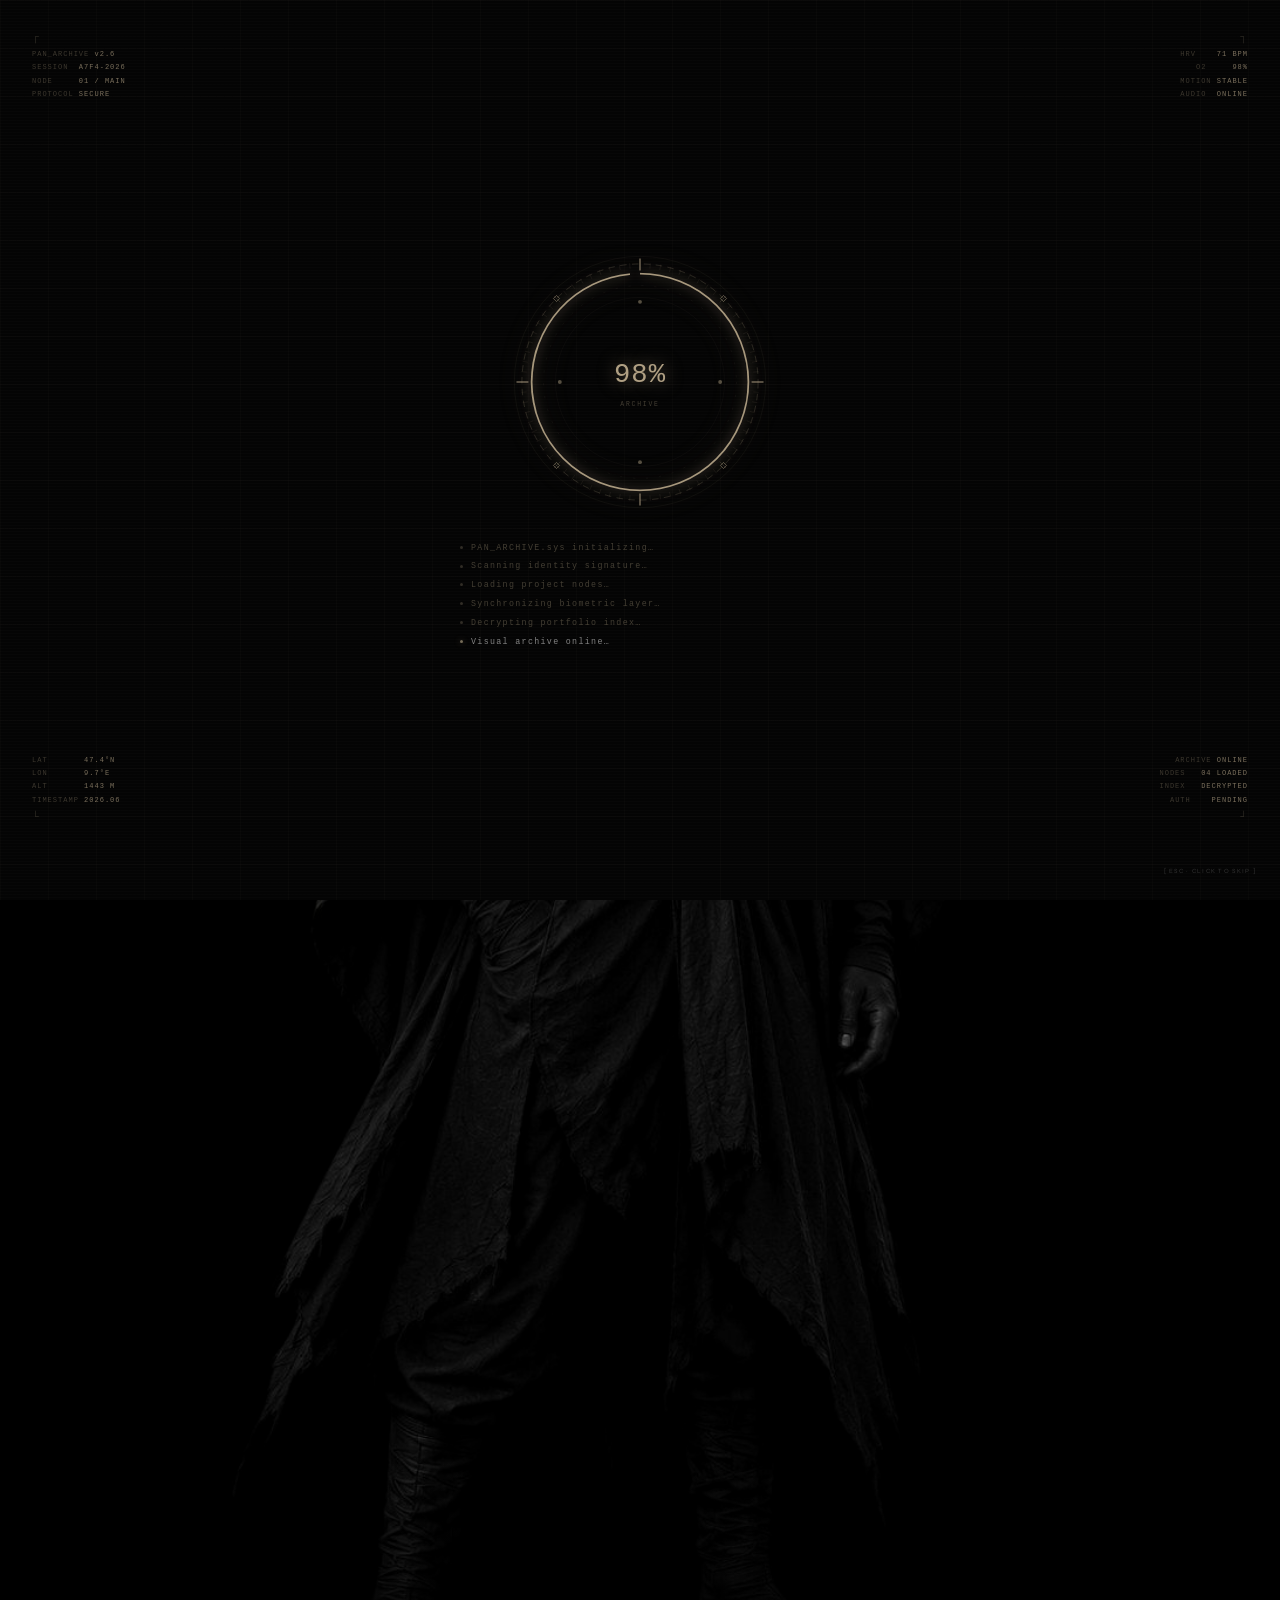
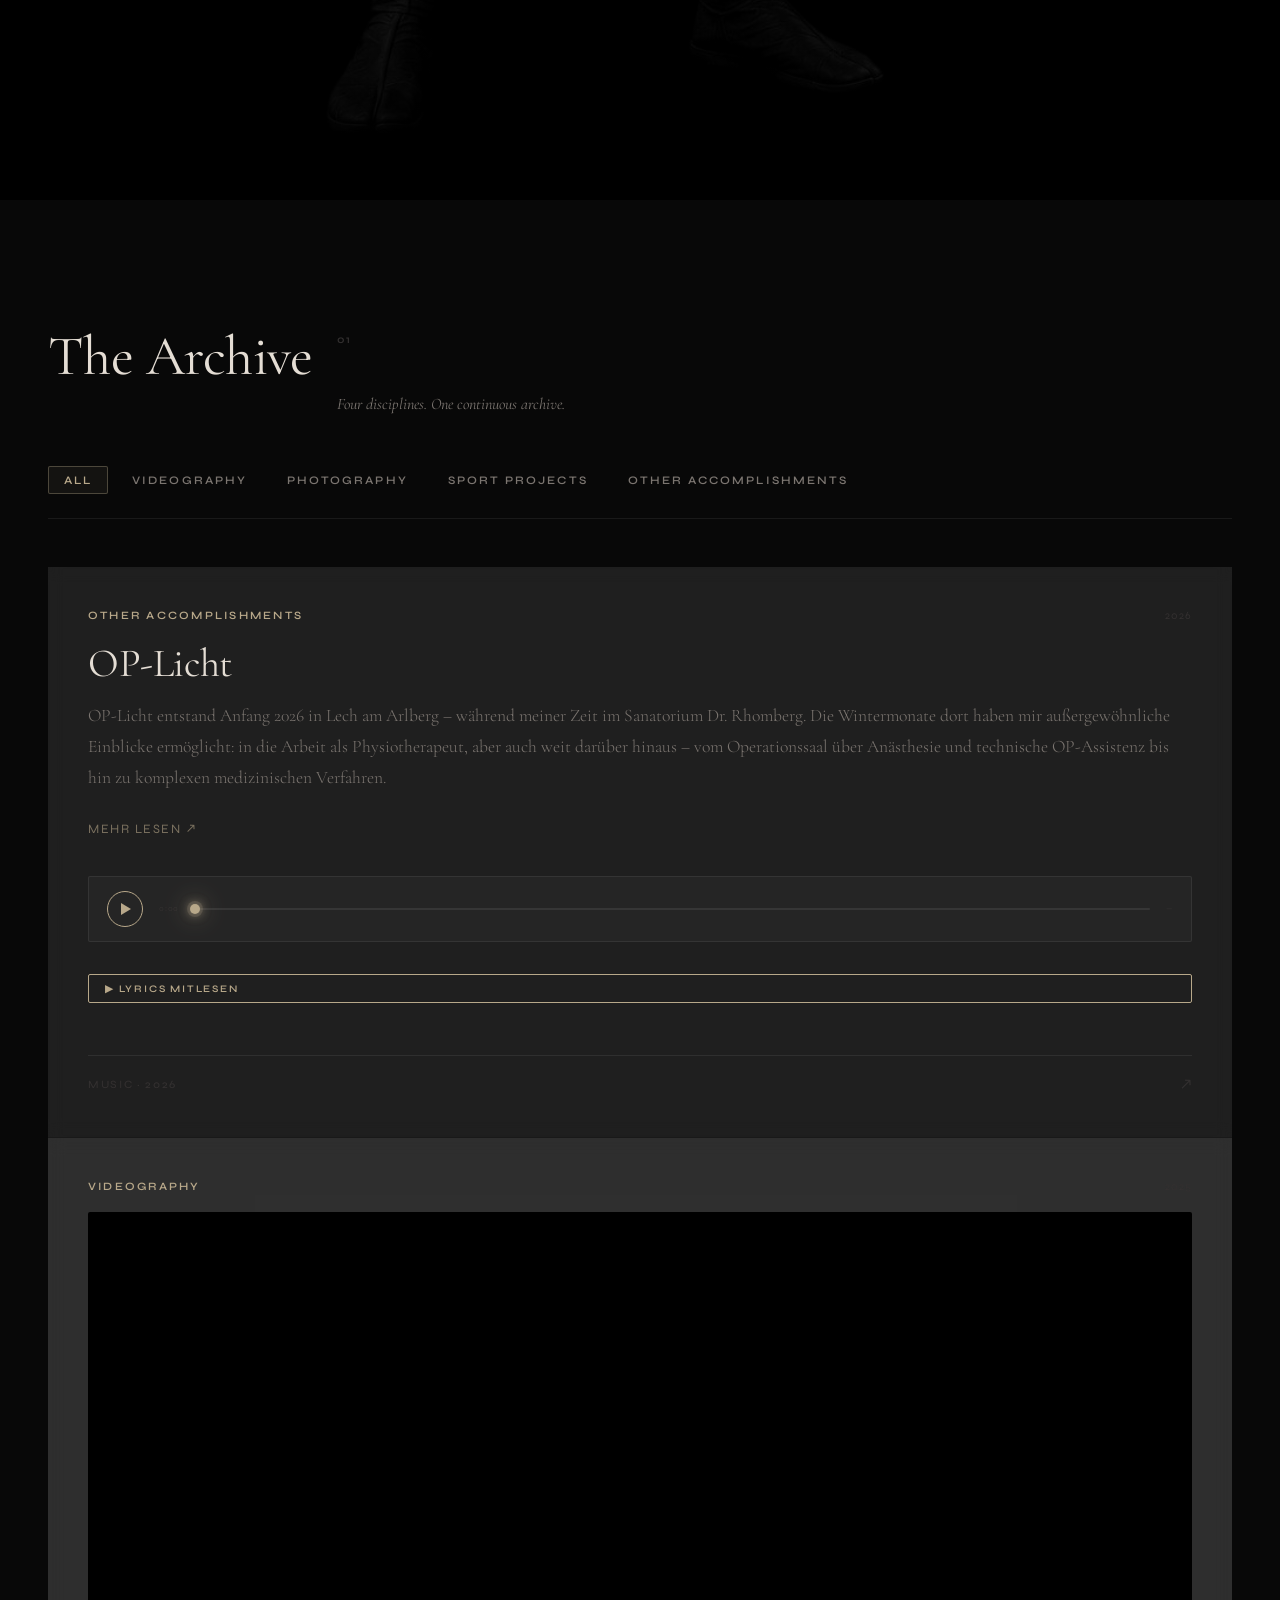
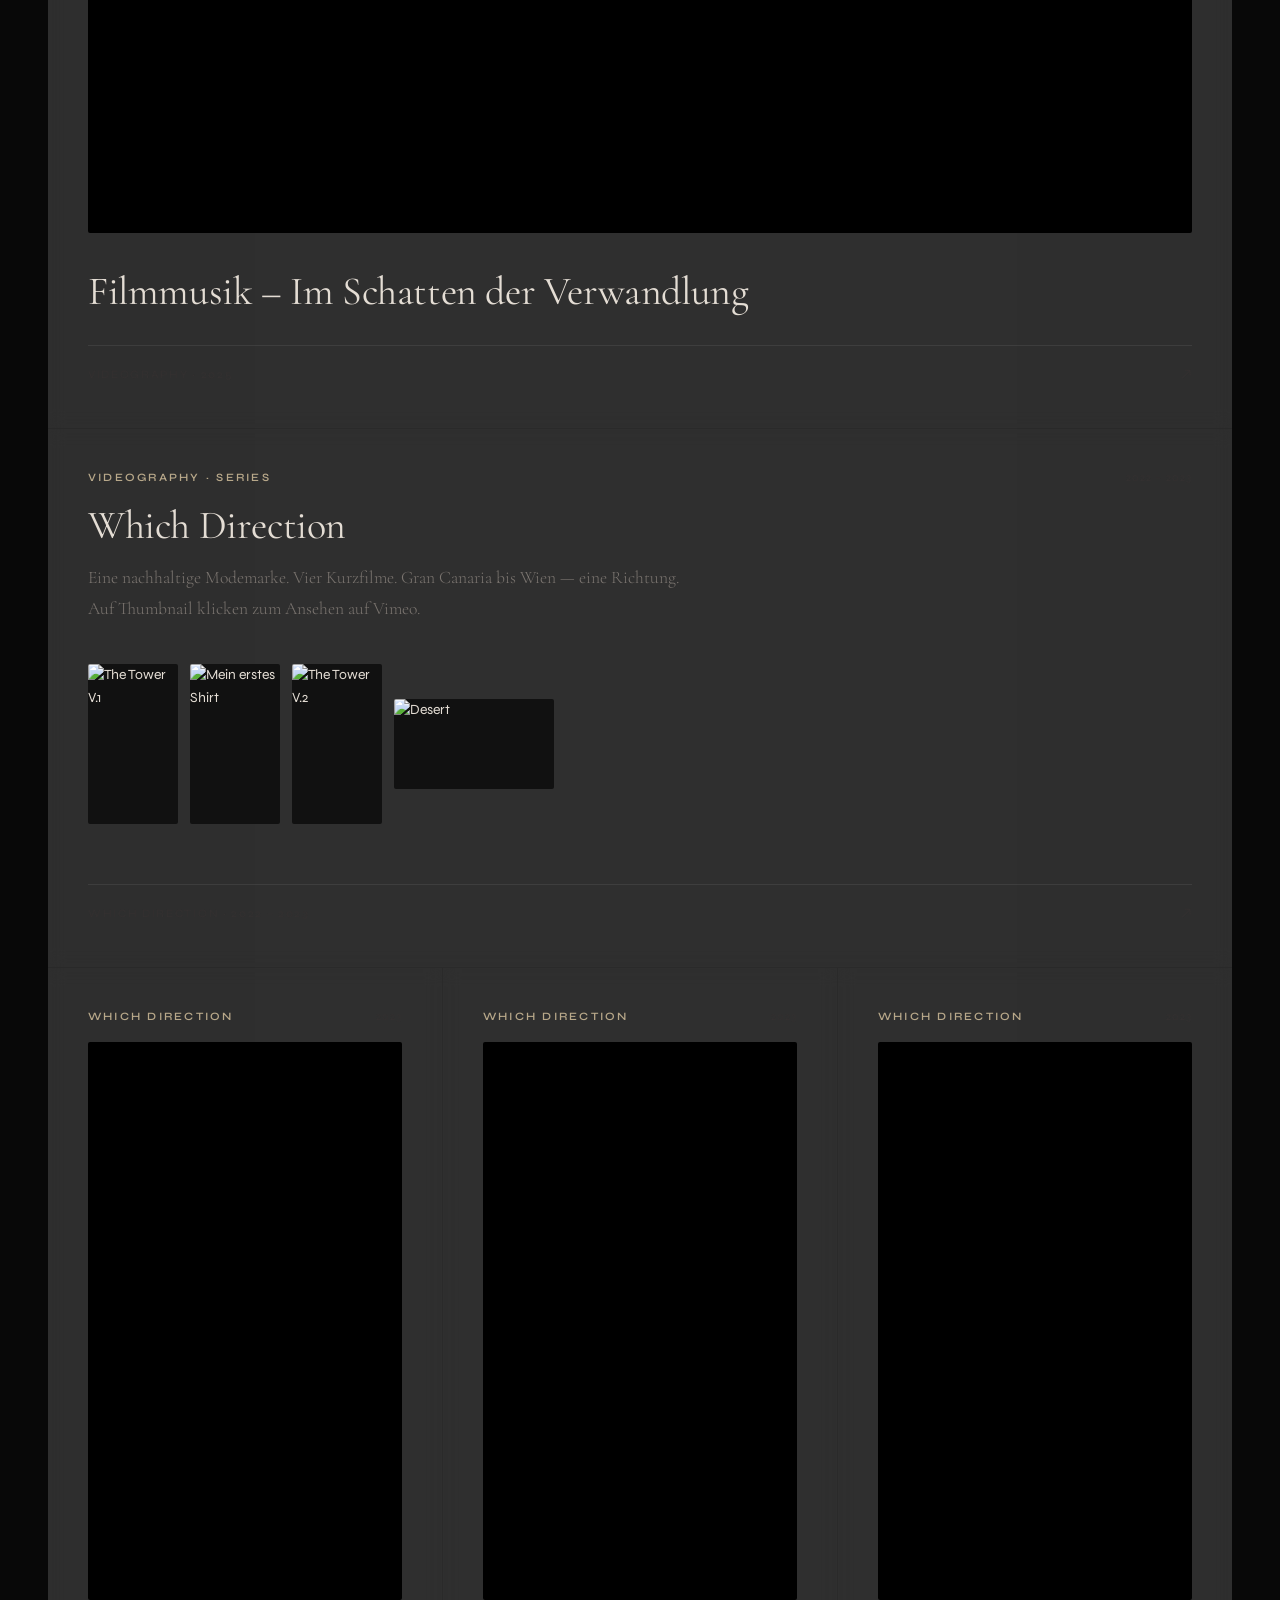
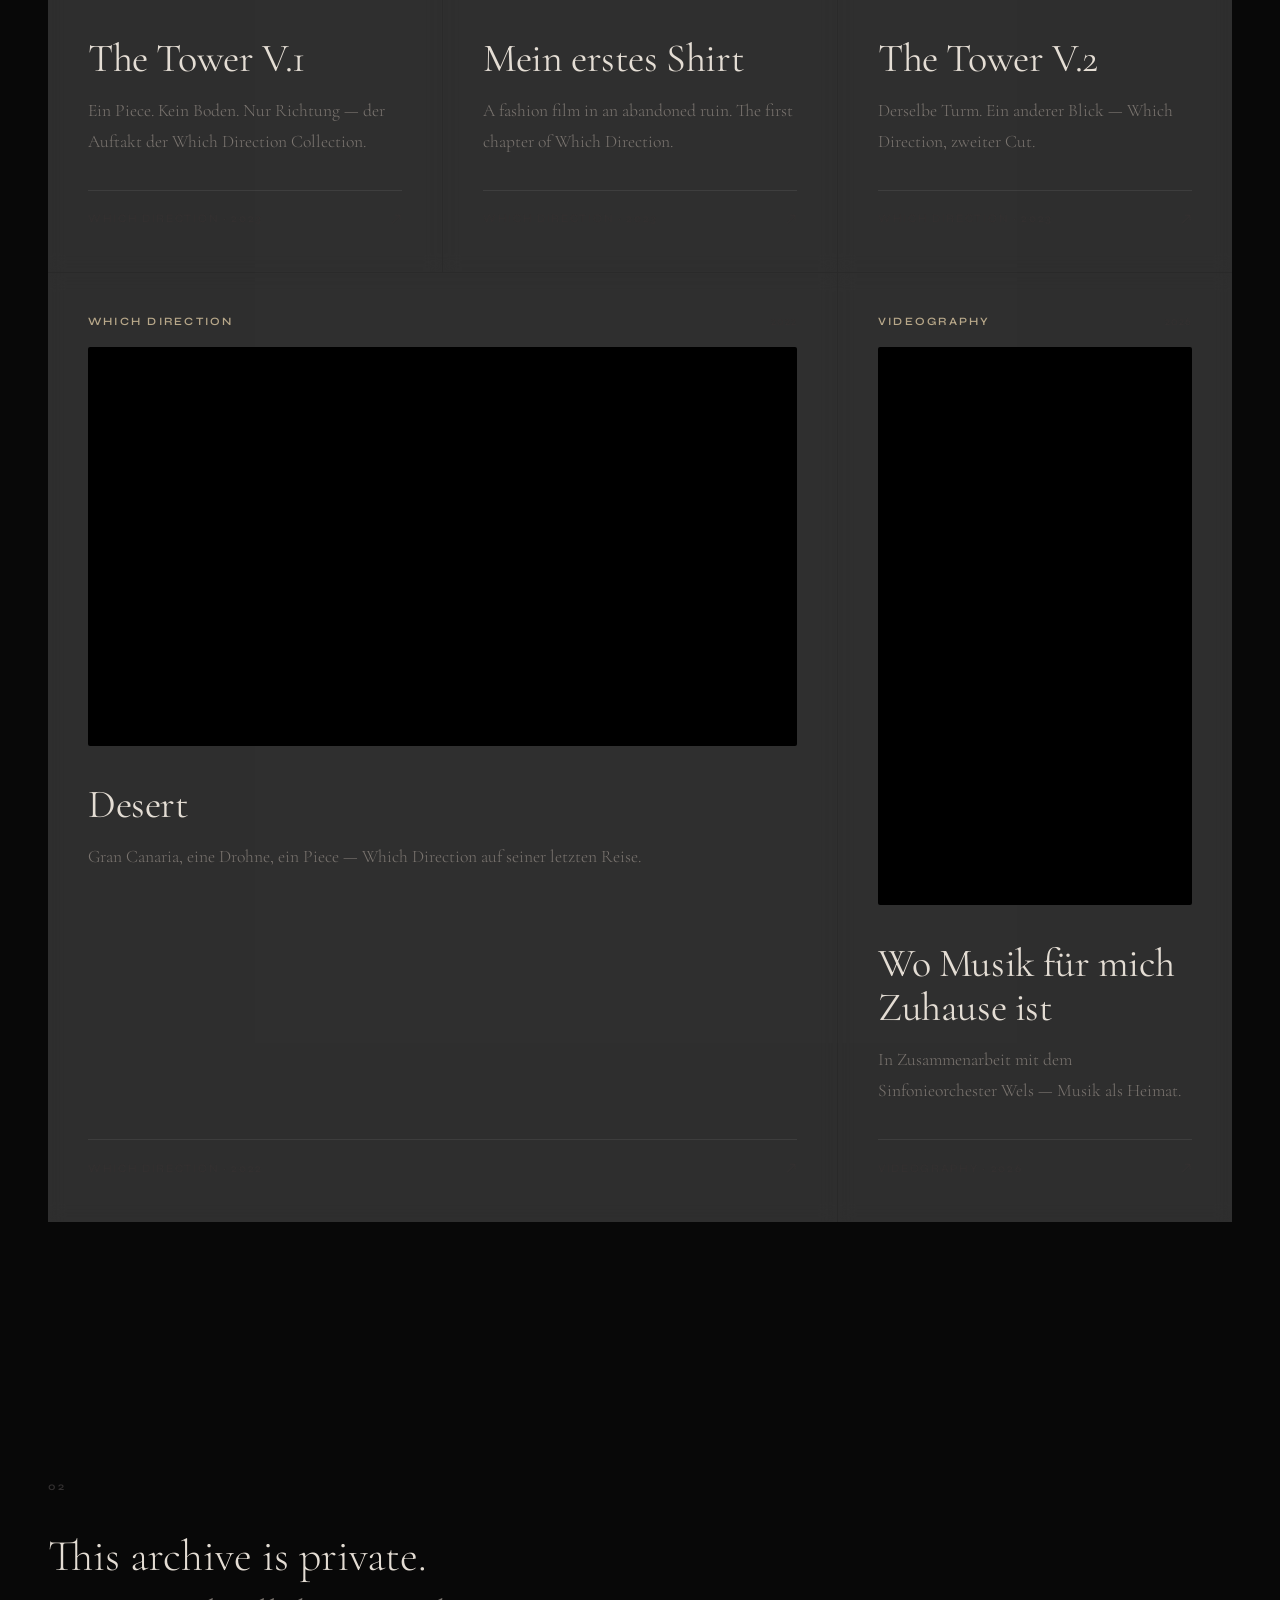
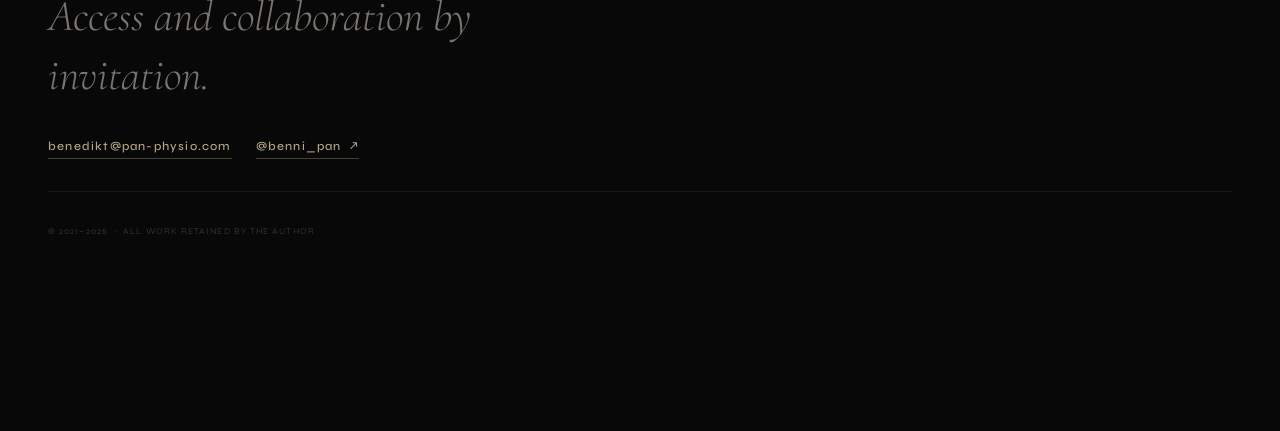
==== commit 84b122ec: "Neue Videos WD und Heroarbeiten" ====
--- a/portfolio_33.html
+++ b/portfolio_33.html
@@ -297,11 +297,35 @@
   }
 }
 
-/* ── STICKY OVERLAY ── */
+/* ── STICKY OVERLAY (nur Radar + Crosshair + Scanline) ── */
 .hero__sticky {
   position:sticky; top:0; height:100vh;
   z-index:6; overflow:hidden; pointer-events:none;
 }
+
+/* ── SCROLL HUD — scrollt mit der Seite mit ── */
+.hero__scroll-hud {
+  position:absolute; top:0; left:0; right:0; height:100vh;
+  z-index:5; overflow:hidden; pointer-events:none;
+}
+
+/* ── WHICH DIRECTION LOGO SVG — Zündschnur-Punkt wandert Umrisse ab ── */
+.hero__wd-logo {
+  position:absolute;
+  top:16%; left:11%;
+  width:clamp(90px, 11vw, 165px);
+  height:auto;
+  pointer-events:none; user-select:none;
+  opacity:0;
+  animation:wdLogoAppear 14s ease-in-out infinite 1.5s;
+}
+@keyframes wdLogoAppear {
+  0%,100% { opacity:0; }
+  5%      { opacity:1; }
+  72%     { opacity:1; }
+  88%     { opacity:0; }
+}
+@media(max-width:767px){ .hero__wd-logo { display:none; } }
 
 /* ── RADAR FIXED WRAPPER ── */
 /* Radar + Kreise: sticky wie hero__sticky — bleibt beim Scrollen stehen */
@@ -428,30 +452,146 @@
 
 /* ── POSITIONS ── */
 .hud--tl {
-  top:calc(var(--nav-h) + 3.5rem); left:var(--gutter);
+  top:calc(var(--nav-h) + 5rem); left:calc(var(--gutter) + 1.5rem);
   width:130px;
 }
 .hud--tr {
-  top:calc(var(--nav-h) + 3.5rem); right:var(--gutter);
+  top:calc(var(--nav-h) + 5rem); right:calc(var(--gutter) + 1.5rem);
   text-align:right; width:140px;
 }
 .hud--ml {
-  top:50%; left:var(--gutter);
+  top:42%; left:calc(var(--gutter) + 2rem);
   transform:translateY(-50%);
   width:120px;
 }
 .hud--mr {
-  top:50%; right:var(--gutter);
+  top:38%; right:calc(var(--gutter) + 2rem);
   transform:translateY(-50%);
   text-align:right; width:130px;
 }
 .hud--bl {
-  bottom:calc(var(--nav-h) + 3.5rem); left:var(--gutter);
+  bottom:calc(var(--nav-h) + 5.5rem); left:calc(var(--gutter) + 1.5rem);
   width:140px;
 }
 .hud--br {
-  bottom:calc(var(--nav-h) + 3.5rem); right:var(--gutter);
+  bottom:calc(var(--nav-h) + 5.5rem); right:calc(var(--gutter) + 1.5rem);
   text-align:right; width:130px;
+}
+
+/* ── TRAJECTORY DIAGRAMS ── */
+.hero__traj {
+  position:absolute; pointer-events:none; user-select:none;
+  opacity:0.85;
+}
+.hero__traj--arc {
+  left:calc(var(--gutter) + 1.5rem); top:58%;
+  width:220px;
+}
+.hero__traj--polar {
+  right:calc(var(--gutter) + 14rem); bottom:calc(var(--nav-h) + 4rem);
+  width:190px;
+}
+.hero__traj text {
+  font-family:var(--font-hero);
+}
+/* arc dot: moves along parabolic path */
+.traj-arc-dot {
+  offset-path:path('M 10 72 Q 85 4 160 72');
+  offset-distance:0%;
+  animation:trajArcMove 6s ease-in-out infinite alternate;
+}
+@keyframes trajArcMove {
+  from { offset-distance:0%; }
+  to   { offset-distance:100%; }
+}
+/* polar: orbiting dot group */
+.traj-polar-orbit {
+  transform-origin:70px 68px;
+  animation:polarOrbit 9s linear infinite;
+}
+@keyframes polarOrbit {
+  from { transform:rotate(0deg); }
+  to   { transform:rotate(360deg); }
+}
+
+/* ── LEFT INSTAGRAM LINK (dezent, bestehend) ── */
+.hero__insta--left {
+  right:auto; left:3.5rem;
+  align-items:flex-start;
+}
+.hero__insta--left .hero__insta-tag { text-align:left; }
+.hero__insta--left .hero__insta-bar {
+  background:linear-gradient(90deg, rgba(184,168,138,0.4), transparent);
+}
+
+/* ── CYBERTRON INSTAGRAM BUTTON — links, mittig ── */
+.hero__cyb-insta {
+  position:absolute;
+  left:calc(var(--gutter) + 1.5rem);
+  top:52%;
+  transform:translateY(-50%);
+  z-index:10; pointer-events:auto;
+  text-decoration:none;
+  display:inline-flex; align-items:center; gap:0.6rem;
+  padding:0.55rem 1.1rem 0.55rem 0.9rem;
+  /* angeschnittene Ecke oben-rechts */
+  clip-path:polygon(0 0, calc(100% - 10px) 0, 100% 10px, 100% 100%, 0 100%);
+  border:1px solid rgba(184,168,138,0.35);
+  background:rgba(8,8,8,0.7);
+  opacity:0.55;
+  transition:opacity 0.3s, border-color 0.3s, background 0.3s;
+  animation:cybInstaFloat 9s ease-in-out infinite;
+}
+.hero__cyb-insta:hover {
+  opacity:1;
+  border-color:var(--accent);
+  background:rgba(184,168,138,0.08);
+  animation-play-state:paused;
+}
+/* Icon-Kästchen links */
+.hero__cyb-insta__icon {
+  width:22px; height:22px; flex-shrink:0;
+  border:1px solid rgba(184,168,138,0.5);
+  display:flex; align-items:center; justify-content:center;
+  clip-path:polygon(0 0, calc(100% - 5px) 0, 100% 5px, 100% 100%, 0 100%);
+}
+.hero__cyb-insta__icon svg { width:11px; height:11px; }
+/* Text-Stack */
+.hero__cyb-insta__text {
+  display:flex; flex-direction:column; gap:0.15rem;
+}
+.hero__cyb-insta__label {
+  font-family:var(--font-hero);
+  font-size:0.38rem; letter-spacing:0.3em; text-transform:uppercase;
+  color:rgba(184,168,138,0.55);
+}
+.hero__cyb-insta__handle {
+  font-family:var(--font-hero);
+  font-size:0.7rem; letter-spacing:0.08em;
+  color:var(--accent);
+  position:relative;
+  animation:instaGlitch 13s steps(1) infinite 4s;
+}
+.hero__cyb-insta__handle::before,
+.hero__cyb-insta__handle::after {
+  content:'@benni_pan';
+  position:absolute; top:0; left:0; width:100%; pointer-events:none; opacity:0;
+}
+.hero__cyb-insta__handle::before { color:rgba(0,220,255,0.8); animation:instaGhostA 13s steps(1) infinite 4s; }
+.hero__cyb-insta__handle::after  { color:rgba(255,30,100,0.7);  animation:instaGhostB 13s steps(1) infinite 4s; }
+/* Akzent-Linie unten */
+.hero__cyb-insta__line {
+  position:absolute; bottom:0; left:0; right:0; height:1px;
+  background:linear-gradient(90deg, var(--accent), transparent);
+  opacity:0.4;
+}
+@keyframes cybInstaFloat {
+  0%,100% { transform:translateY(-50%); }
+  50%      { transform:translateY(calc(-50% - 5px)); }
+}
+
+@media(max-width:767px){
+  .hero__traj,.hero__insta--left,.hero__cyb-insta { display:none; }
 }
 
 /* ── PAN description — right side at face level ── */
@@ -885,11 +1025,11 @@
   border-bottom:1px solid var(--glass-border);
 }
 .filter-tab {
-  font-family:var(--font-ui); font-size:0.5625rem; font-weight:600;
+  font-family:var(--font-ui); font-size:0.72rem; font-weight:600;
   letter-spacing:0.18em; text-transform:uppercase;
   color:var(--text-secondary); background:transparent;
   border:1px solid transparent; border-radius:2px;
-  padding:0.45em 1.1em; cursor:pointer;
+  padding:0.55em 1.3em; cursor:pointer;
   transition:color 180ms, border-color 180ms, background 180ms;
 }
 .filter-tab:hover { color:var(--text-primary); border-color:var(--glass-border); }
@@ -917,16 +1057,13 @@
 @media (min-width:640px) {
   .video-block {
     display:grid;
-    grid-template-columns:1fr 1fr;
-    grid-template-rows:auto auto;
+    grid-template-columns:repeat(3,1fr);
     gap:1px;
     background:var(--glass-border);
-    grid-column:1 / -1; /* span full width of parent grid */
+    grid-column:1 / -1;
   }
-  .panel--video-left  { grid-column:1; }
-  .panel--video-right { grid-column:2; grid-row:1 / 3; align-self:stretch; }
-  .panel--video-right .panel__inner { height:100%; }
-  .panel--video-right .panel__video-flex { flex:1; }
+  .panel--video-wide      { grid-column:1 / -1; }
+  .panel--video-landscape { grid-column:span 2; }
 }
 .panel {
   background:var(--glass-bg);
@@ -953,22 +1090,22 @@
 }
 .panel__head { display:flex; justify-content:space-between; align-items:center; }
 .panel__tag {
-  font-family:var(--font-ui); font-size:0.5625rem; font-weight:600;
+  font-family:var(--font-ui); font-size:0.7rem; font-weight:600;
   letter-spacing:0.2em; text-transform:uppercase; color:var(--accent);
 }
 .panel__year {
-  font-family:var(--font-ui); font-size:0.5625rem; font-weight:400;
+  font-family:var(--font-ui); font-size:0.7rem; font-weight:400;
   letter-spacing:0.1em; color:var(--text-tertiary);
 }
 .panel__title {
   font-family:var(--font-display); font-weight:400;
-  font-size:clamp(1.5rem,3vw,2.1rem); line-height:1.1;
+  font-size:clamp(1.75rem,3.5vw,2.5rem); line-height:1.1;
   letter-spacing:-0.01em; color:var(--text-primary);
   transition:color 180ms;
 }
 .panel:hover .panel__title { color:#f0ebe3; }
 .panel__body {
-  font-family:var(--font-display); font-size:1rem; font-weight:300;
+  font-family:var(--font-display); font-size:1.1rem; font-weight:300;
   line-height:1.75; color:var(--text-secondary); flex-grow:1;
 }
 .panel__foot {
@@ -977,7 +1114,7 @@
   border-top:1px solid var(--glass-border);
 }
 .panel__meta {
-  font-family:var(--font-ui); font-size:0.5625rem; font-weight:500;
+  font-family:var(--font-ui); font-size:0.7rem; font-weight:500;
   letter-spacing:0.15em; text-transform:uppercase; color:var(--text-tertiary);
 }
 .panel__arrow {
@@ -1269,6 +1406,156 @@
   #intro { display:none !important; }
 }
 
+/* ── PORTRAIT VIDEO ── */
+.panel__video-portrait {
+  position:relative; background:#000; border-radius:2px;
+  margin-bottom:1.25rem; overflow:hidden;
+  aspect-ratio:9/16; width:100%;
+}
+.panel__video-portrait iframe {
+  position:absolute; top:0; left:0; width:100%; height:100%; border:none;
+}
+
+/* ── LANDSCAPE VIDEO ── */
+.panel__video-landscape-wrap {
+  position:relative; background:#000; border-radius:2px;
+  margin-bottom:1.25rem; overflow:hidden;
+  aspect-ratio:16/9; width:100%;
+}
+.panel__video-landscape-wrap iframe {
+  position:absolute; top:0; left:0; width:100%; height:100%; border:none;
+}
+
+/* ── HERO INSTAGRAM LINK ── */
+.hero__insta {
+  position:absolute;
+  bottom:2.2rem; right:2.5rem;
+  z-index:10; pointer-events:auto;
+  text-decoration:none;
+  display:flex; flex-direction:column; align-items:flex-end; gap:0.18rem;
+  opacity:0.42;
+  transition:opacity 0.35s;
+  animation:instaFloat 7s ease-in-out infinite;
+}
+.hero__insta:hover { opacity:1; animation-play-state:paused; }
+
+.hero__insta-tag {
+  font-family:var(--font-hero);
+  font-size:0.42rem; letter-spacing:0.28em;
+  color:rgba(184,168,138,0.7); text-transform:uppercase;
+}
+.hero__insta-handle {
+  font-family:var(--font-hero);
+  font-size:0.72rem; letter-spacing:0.1em;
+  color:var(--accent);
+  position:relative;
+  animation:instaGlitch 11s steps(1) infinite;
+}
+.hero__insta-handle::before,
+.hero__insta-handle::after {
+  content:'@benni_pan';
+  position:absolute; top:0; left:0;
+  width:100%; pointer-events:none; opacity:0;
+}
+.hero__insta-handle::before {
+  color:rgba(0,220,255,0.8);
+  animation:instaGhostA 11s steps(1) infinite;
+}
+.hero__insta-handle::after {
+  color:rgba(255,30,100,0.7);
+  animation:instaGhostB 11s steps(1) infinite;
+}
+.hero__insta-bar {
+  width:100%; height:1px;
+  background:linear-gradient(90deg, transparent, rgba(184,168,138,0.35));
+  margin-top:0.1rem;
+}
+
+@keyframes instaFloat {
+  0%,100% { transform:translateY(0); }
+  50%      { transform:translateY(-6px); }
+}
+@keyframes instaGlitch {
+  0%,80%,100% { transform:none; }
+  81% { transform:translateX(-3px) skewX(-2deg); }
+  82% { transform:translateX(2px); }
+  83% { transform:none; }
+  93% { transform:translateX(-2px); }
+  94% { transform:none; }
+}
+@keyframes instaGhostA {
+  0%,80%,100% { opacity:0; transform:none; clip-path:none; }
+  81% { opacity:0.85; transform:translateX(-6px); clip-path:polygon(0 10%,100% 10%,100% 45%,0 45%); }
+  82% { opacity:0; }
+  83% { opacity:0.6; transform:translateX(4px); clip-path:polygon(0 60%,100% 60%,100% 90%,0 90%); }
+  84% { opacity:0; }
+}
+@keyframes instaGhostB {
+  0%,81%,100% { opacity:0; transform:none; clip-path:none; }
+  82% { opacity:0.75; transform:translateX(7px); clip-path:polygon(0 30%,100% 30%,100% 65%,0 65%); }
+  83% { opacity:0; }
+  93% { opacity:0.5; transform:translateX(-4px); clip-path:polygon(0 5%,100% 5%,100% 35%,0 35%); }
+  94% { opacity:0; }
+}
+
+/* ── TEASER TEXT MIT CLAMP ── */
+.panel__body--fade {
+  display:-webkit-box;
+  -webkit-line-clamp:3;
+  -webkit-box-orient:vertical;
+  overflow:hidden;
+  margin-bottom:0.6rem;
+}
+.panel__read-more {
+  display:inline-block;
+  font-family:var(--font-ui);
+  font-size:0.8rem;
+  letter-spacing:0.12em;
+  text-transform:uppercase;
+  color:var(--accent);
+  opacity:0.6;
+  margin-bottom:1.25rem;
+}
+
+/* ── WHICH DIRECTION THUMBNAILS ── */
+.wd-thumb-row {
+  display:flex; flex-wrap:wrap;
+  gap:0.75rem; align-items:flex-start;
+  margin-bottom:1.75rem;
+}
+.wd-thumb {
+  position:relative; display:block;
+  overflow:hidden; border-radius:2px;
+  background:#111; text-decoration:none;
+  flex:0 0 auto;
+}
+.wd-thumb--portrait  { width:90px;  aspect-ratio:9/16; }
+.wd-thumb--landscape { width:160px; aspect-ratio:16/9; align-self:center; }
+.wd-thumb img {
+  width:100%; height:100%; object-fit:cover;
+  display:block; transition:transform 0.4s var(--ease-out);
+}
+.wd-thumb:hover img { transform:scale(1.06); }
+.wd-thumb__overlay {
+  position:absolute; inset:0;
+  background:rgba(0,0,0,0.45);
+  display:flex; flex-direction:column;
+  align-items:center; justify-content:center; gap:0.35rem;
+  opacity:0; transition:opacity 0.25s;
+}
+.wd-thumb:hover .wd-thumb__overlay { opacity:1; }
+.wd-thumb__play {
+  width:1.6rem; height:1.6rem;
+  border:1.5px solid var(--accent); border-radius:50%;
+  display:flex; align-items:center; justify-content:center;
+  color:var(--accent); font-size:0.55rem; padding-left:2px;
+}
+.wd-thumb__label {
+  font-family:var(--font-ui); font-size:0.55rem;
+  letter-spacing:0.1em; text-transform:uppercase;
+  color:#fff; text-align:center; padding:0 0.25rem;
+}
+
 /* ── DETAIL OVERLAY ── */
 .panel__detail-btn {
   background:transparent; border:none; cursor:pointer;
@@ -1329,28 +1616,28 @@
 }
 .lyrics-overlay__close {
   position:fixed; top:1.5rem; right:1.5rem;
-  font-family:var(--font-ui); font-size:0.6rem; letter-spacing:0.2em;
+  font-family:var(--font-ui); font-size:0.75rem; letter-spacing:0.2em;
   text-transform:uppercase; color:var(--text-tertiary);
   background:transparent; border:1px solid var(--glass-border);
-  padding:0.4rem 0.9rem; cursor:pointer; border-radius:2px;
+  padding:0.55rem 1.2rem; cursor:pointer; border-radius:2px;
   transition:color 0.2s, border-color 0.2s;
 }
 .lyrics-overlay__close:hover { color:var(--text-primary); border-color:var(--text-primary); }
 .lyrics-overlay__title {
-  font-family:var(--font-display); font-size:clamp(1.8rem,5vw,3rem);
+  font-family:var(--font-display); font-size:clamp(2rem,5.5vw,3.4rem);
   color:var(--text-primary); margin-bottom:0.5rem; font-weight:400;
 }
 .lyrics-overlay__meta {
-  font-family:var(--font-ui); font-size:0.55rem; letter-spacing:0.2em;
+  font-family:var(--font-ui); font-size:0.7rem; letter-spacing:0.2em;
   text-transform:uppercase; color:var(--accent); margin-bottom:2.5rem;
 }
 .lyrics-section-label {
-  font-family:var(--font-ui); font-size:0.5rem; letter-spacing:0.22em;
+  font-family:var(--font-ui); font-size:0.65rem; letter-spacing:0.22em;
   text-transform:uppercase; color:var(--text-tertiary);
   margin:2rem 0 0.75rem; display:block;
 }
 .lyrics-line {
-  font-family:var(--font-display); font-size:clamp(0.95rem,2.5vw,1.2rem);
+  font-family:var(--font-display); font-size:clamp(1.1rem,3vw,1.45rem);
   color:rgba(255,255,255,0.25); line-height:1.7;
   transition:color 0.3s, text-shadow 0.3s;
   cursor:default; display:block; margin-bottom:0.15rem;
@@ -1370,6 +1657,19 @@
   height:100%; width:0%; background:var(--accent);
   border-radius:1px; transition:width 0.25s linear;
 }
+.lyrics-overlay__transport {
+  display:flex; align-items:center; gap:0.9rem; margin-bottom:2rem;
+}
+.lyrics-overlay__playbtn {
+  flex-shrink:0; width:34px; height:34px; border-radius:50%;
+  border:1px solid var(--accent); background:transparent;
+  color:var(--accent); cursor:pointer; display:flex;
+  align-items:center; justify-content:center;
+  transition:background 0.2s, color 0.2s;
+}
+.lyrics-overlay__playbtn:hover { background:var(--accent); color:#000; }
+.lyrics-overlay__playbtn svg { width:13px; height:13px; }
+.lyrics-overlay__transport .lyrics-overlay__progress { margin-bottom:0; flex:1; }
 
 /* ================================================================
    RESPONSIVE
@@ -1377,14 +1677,17 @@
 @media (min-width:640px) {
   .panel-grid { grid-template-columns:repeat(2,1fr); }
   .panel--wide { grid-column:span 2; }
+  .panel--full { grid-column:1 / -1; }
 }
 @media (min-width:1024px) {
   .panel-grid { grid-template-columns:repeat(3,1fr); }
   .panel--wide { grid-column:span 2; }
+  .panel--full { grid-column:1 / -1; }
 }
 @media (min-width:1400px) {
   .panel-grid { grid-template-columns:repeat(4,1fr); }
   .panel--wide { grid-column:span 2; }
+  .panel--full { grid-column:1 / -1; }
 }
 @media (prefers-reduced-motion:reduce) {
   .hero__circle, .hero__radar, .hero__circle-inner, .hero__scan { animation:none; }
@@ -1863,6 +2166,181 @@
       ─────────────────────────────────────────────────────────────── -->
       <!-- heart removed -->
 
+      <!-- Trajectory Arc — left side, between ml and bl -->
+      <svg class="hero__traj hero__traj--arc" viewBox="0 0 170 88" xmlns="http://www.w3.org/2000/svg" aria-hidden="true">
+        <!-- axis -->
+        <line x1="10" y1="78" x2="163" y2="78" stroke="rgba(255,255,255,0.1)" stroke-width="0.6"/>
+        <line x1="10" y1="78" x2="10" y2="10" stroke="rgba(255,255,255,0.1)" stroke-width="0.6"/>
+        <!-- vertical tick marks on x-axis -->
+        <line x1="52"  y1="78" x2="52"  y2="82" stroke="rgba(255,255,255,0.18)" stroke-width="0.5"/>
+        <line x1="95"  y1="78" x2="95"  y2="82" stroke="rgba(255,255,255,0.18)" stroke-width="0.5"/>
+        <line x1="138" y1="78" x2="138" y2="82" stroke="rgba(255,255,255,0.18)" stroke-width="0.5"/>
+        <!-- horizontal ticks on y-axis -->
+        <line x1="7" y1="55" x2="10" y2="55" stroke="rgba(255,255,255,0.18)" stroke-width="0.5"/>
+        <line x1="7" y1="32" x2="10" y2="32" stroke="rgba(255,255,255,0.18)" stroke-width="0.5"/>
+        <!-- trajectory arc -->
+        <path d="M 10 72 Q 85 4 160 72" stroke="rgba(184,168,138,0.5)" stroke-width="1.1" fill="none" stroke-dasharray="3.5 2.5"/>
+        <!-- marker dots along arc -->
+        <circle cx="10"  cy="72" r="2"   fill="rgba(184,168,138,0.5)"/>
+        <circle cx="46"  cy="31" r="1.5" fill="rgba(184,168,138,0.35)"/>
+        <circle cx="85"  cy="4"  r="2.2" fill="none" stroke="rgba(184,168,138,0.55)" stroke-width="0.8"/>
+        <circle cx="124" cy="31" r="1.5" fill="rgba(184,168,138,0.35)"/>
+        <circle cx="160" cy="72" r="2"   fill="none" stroke="rgba(255,30,100,0.6)" stroke-width="0.9"/>
+        <!-- velocity vectors (cyan arrows) -->
+        <line x1="10" y1="72" x2="21" y2="57" stroke="rgba(0,220,255,0.45)" stroke-width="0.8"/>
+        <polygon points="21,57 17,63 24,61" fill="rgba(0,220,255,0.45)"/>
+        <line x1="46" y1="31" x2="59" y2="28" stroke="rgba(0,220,255,0.35)" stroke-width="0.7"/>
+        <polygon points="59,28 55,32 60,34" fill="rgba(0,220,255,0.35)"/>
+        <line x1="124" y1="31" x2="136" y2="39" stroke="rgba(0,220,255,0.35)" stroke-width="0.7"/>
+        <polygon points="136,39 131,36 133,42" fill="rgba(0,220,255,0.35)"/>
+        <!-- apex label -->
+        <line x1="85" y1="4" x2="100" y2="4" stroke="rgba(184,168,138,0.25)" stroke-width="0.5"/>
+        <text x="102" y="7" font-size="5.5" fill="rgba(184,168,138,0.55)" font-family="'Chakra Petch',monospace" letter-spacing="0.05em">APEX</text>
+        <!-- range indicator -->
+        <line x1="10" y1="84" x2="160" y2="84" stroke="rgba(184,168,138,0.18)" stroke-width="0.5" stroke-dasharray="2 2"/>
+        <text x="85" y="88" text-anchor="middle" font-size="5" fill="rgba(255,255,255,0.3)" font-family="'Chakra Petch',monospace" letter-spacing="0.06em">Δx = 150 m</text>
+        <!-- title + v0 -->
+        <text x="12" y="9" font-size="5.5" fill="rgba(184,168,138,0.6)" font-family="'Chakra Petch',monospace" letter-spacing="0.12em">TRAJ.SYS</text>
+        <text x="15" y="62" font-size="5" fill="rgba(0,220,255,0.55)" font-family="'Chakra Petch',monospace">V₀=12.4 m/s</text>
+        <text x="152" y="70" font-size="5" fill="rgba(255,30,100,0.55)" font-family="'Chakra Petch',monospace">Tx</text>
+        <!-- animated dot moving along arc -->
+        <circle class="traj-arc-dot" r="2.2" cx="0" cy="0" fill="rgba(184,168,138,0.9)"/>
+      </svg>
+
+      <!-- Polar Azimuth Tracker — bottom-right -->
+      <svg class="hero__traj hero__traj--polar" viewBox="0 0 140 130" xmlns="http://www.w3.org/2000/svg" aria-hidden="true">
+        <!-- title -->
+        <text x="4" y="9" font-size="5.5" fill="rgba(184,168,138,0.6)" font-family="'Chakra Petch',monospace" letter-spacing="0.12em">AZI.TRACK</text>
+        <!-- range rings -->
+        <circle cx="70" cy="68" r="18" stroke="rgba(255,255,255,0.07)" stroke-width="0.6" fill="none" stroke-dasharray="2 3"/>
+        <circle cx="70" cy="68" r="34" stroke="rgba(255,255,255,0.07)" stroke-width="0.6" fill="none" stroke-dasharray="2 3"/>
+        <circle cx="70" cy="68" r="50" stroke="rgba(184,168,138,0.13)" stroke-width="0.7" fill="none" stroke-dasharray="3 4"/>
+        <!-- cross-hairs (faint) -->
+        <line x1="70" y1="16" x2="70" y2="120" stroke="rgba(255,255,255,0.06)" stroke-width="0.5"/>
+        <line x1="18" y1="68" x2="122" y2="68" stroke="rgba(255,255,255,0.06)" stroke-width="0.5"/>
+        <!-- 45° diagonals -->
+        <line x1="33.6" y1="31.6" x2="106.4" y2="104.4" stroke="rgba(255,255,255,0.04)" stroke-width="0.5"/>
+        <line x1="106.4" y1="31.6" x2="33.6" y2="104.4" stroke="rgba(255,255,255,0.04)" stroke-width="0.5"/>
+        <!-- angle tick marks on outer ring -->
+        <line x1="70"   y1="17"  x2="70"   y2="21"  stroke="rgba(184,168,138,0.3)" stroke-width="0.7"/>
+        <line x1="120"  y1="68"  x2="116"  y2="68"  stroke="rgba(184,168,138,0.3)" stroke-width="0.7"/>
+        <line x1="70"   y1="119" x2="70"   y2="115" stroke="rgba(184,168,138,0.3)" stroke-width="0.7"/>
+        <line x1="20"   y1="68"  x2="24"   y2="68"  stroke="rgba(184,168,138,0.3)" stroke-width="0.7"/>
+        <!-- angle labels -->
+        <text x="67" y="14"  font-size="5" fill="rgba(255,255,255,0.28)" font-family="'Chakra Petch',monospace">000</text>
+        <text x="121" y="70" font-size="5" fill="rgba(255,255,255,0.28)" font-family="'Chakra Petch',monospace">090</text>
+        <text x="66" y="127" font-size="5" fill="rgba(255,255,255,0.28)" font-family="'Chakra Petch',monospace">180</text>
+        <text x="6"  y="70"  font-size="5" fill="rgba(255,255,255,0.28)" font-family="'Chakra Petch',monospace">270</text>
+        <!-- orbital track (angled ellipse) -->
+        <ellipse cx="70" cy="68" rx="46" ry="26" stroke="rgba(184,168,138,0.32)" stroke-width="0.9" fill="none"
+          stroke-dasharray="4 3" transform="rotate(-28 70 68)"/>
+        <!-- intercept trajectory lines -->
+        <line x1="22" y1="42" x2="118" y2="92" stroke="rgba(0,220,255,0.18)" stroke-width="0.7"/>
+        <line x1="30" y1="100" x2="110" y2="38" stroke="rgba(255,30,100,0.14)" stroke-width="0.7"/>
+        <!-- center dot -->
+        <circle cx="70" cy="68" r="1.8" fill="rgba(184,168,138,0.7)"/>
+        <!-- orbiting dot group (animated) -->
+        <g class="traj-polar-orbit">
+          <circle cx="116" cy="68" r="2.2" fill="rgba(0,220,255,0.85)"/>
+        </g>
+        <!-- data labels -->
+        <text x="4" y="118" font-size="5" fill="rgba(255,255,255,0.3)" font-family="'Chakra Petch',monospace">ELV: 023.4°</text>
+        <text x="4" y="125" font-size="5" fill="rgba(255,255,255,0.3)" font-family="'Chakra Petch',monospace">BRG: 047.2°</text>
+      </svg>
+
+      <!-- Cybertron Instagram Button — links, mittig -->
+      <a class="hero__cyb-insta" href="https://www.instagram.com/benni_pan" target="_blank" rel="noopener" aria-label="Instagram @benni_pan">
+        <div class="hero__cyb-insta__icon">
+          <svg viewBox="0 0 24 24" fill="none" xmlns="http://www.w3.org/2000/svg">
+            <rect x="2" y="2" width="20" height="20" rx="5" stroke="rgba(184,168,138,0.8)" stroke-width="1.8"/>
+            <circle cx="12" cy="12" r="5" stroke="rgba(184,168,138,0.8)" stroke-width="1.8"/>
+            <circle cx="17.5" cy="6.5" r="1.2" fill="rgba(184,168,138,0.8)"/>
+          </svg>
+        </div>
+        <div class="hero__cyb-insta__text">
+          <span class="hero__cyb-insta__label">SOCIAL // NET</span>
+          <span class="hero__cyb-insta__handle">@benni_pan</span>
+        </div>
+        <div class="hero__cyb-insta__line"></div>
+      </a>
+
+
+      <!-- Instagram — HUD-style link, bottom-right -->
+      <a class="hero__insta" href="https://www.instagram.com/benni_pan" target="_blank" rel="noopener" aria-label="Instagram @benni_pan">
+        <span class="hero__insta-tag">NET:// SOC</span>
+        <span class="hero__insta-handle">@benni_pan</span>
+        <div class="hero__insta-bar"></div>
+      </a>
+
+      <!-- Which Direction Logo — SVG-Nachbau, Zündschnur-Punkt wandert die Umrisse ab -->
+      <svg class="hero__wd-logo" viewBox="0 0 220 86" xmlns="http://www.w3.org/2000/svg" aria-hidden="true">
+        <defs>
+          <!-- Scharfer Glühpunkt -->
+          <filter id="wdDotGlow" x="-600%" y="-600%" width="1300%" height="1300%">
+            <feGaussianBlur stdDeviation="2.8" result="blur"/>
+            <feMerge><feMergeNode in="blur"/><feMergeNode in="SourceGraphic"/></feMerge>
+          </filter>
+          <!-- Weicher Halo dahinter -->
+          <filter id="wdHalo" x="-700%" y="-700%" width="1500%" height="1500%">
+            <feGaussianBlur stdDeviation="6"/>
+          </filter>
+        </defs>
+
+        <!-- Faint outline: unverbrannte Zündschnur -->
+        <!-- W äußere Form -->
+        <path id="wdPathW" fill="none" stroke="rgba(190,148,55,0.18)" stroke-width="1.1"
+          d="M 9,54
+             C 4,61 2,69 6,72
+             C 15,77 38,77 68,68
+             C 74,65 78,64 75,68
+             C 72,72 72,76 76,77
+             C 86,80 108,74 114,62
+             C 100,32 78,6 52,3
+             C 34,0 16,5 10,17
+             C 5,27 6,42 9,54 Z"/>
+
+        <!-- W innerer Oval (Gegenform) -->
+        <path id="wdPathWi" fill="none" stroke="rgba(190,148,55,0.18)" stroke-width="1.1"
+          d="M 38,47
+             C 34,58 43,68 60,63
+             C 78,58 88,44 83,30
+             C 78,17 65,13 51,20
+             C 38,27 40,38 38,47 Z"/>
+
+        <!-- D äußere Form -->
+        <path id="wdPathD" fill="none" stroke="rgba(190,148,55,0.18)" stroke-width="1.1"
+          d="M 148,62
+             C 160,73 183,71 196,55
+             C 208,39 204,18 190,8
+             C 175,2 154,2 143,15
+             C 133,26 132,39 138,51
+             C 142,57 145,60 148,62 Z"/>
+
+        <!-- Punkt unterhalb W -->
+        <circle cx="91" cy="80" r="2.2" fill="none" stroke="rgba(190,148,55,0.18)" stroke-width="1"/>
+
+        <!-- Animierter Zündschnur-Punkt: W-außen → W-innen → D → Pause → restart -->
+        <g>
+          <!-- Halo (weich, gold) -->
+          <circle r="7" fill="rgb(215,160,35)" filter="url(#wdHalo)" opacity="0.4"/>
+          <!-- Glühkern (hell, scharf) -->
+          <circle r="2.2" fill="rgb(255,235,95)" filter="url(#wdDotGlow)" opacity="0.95"/>
+
+          <animateMotion id="wdAm1" dur="5.5s" repeatCount="1" fill="freeze"
+            begin="0s;wdAm3.end+1.2s" calcMode="linear">
+            <mpath href="#wdPathW" xlink:href="#wdPathW"/>
+          </animateMotion>
+          <animateMotion id="wdAm2" dur="3s" repeatCount="1" fill="freeze"
+            begin="wdAm1.end" calcMode="linear">
+            <mpath href="#wdPathWi" xlink:href="#wdPathWi"/>
+          </animateMotion>
+          <animateMotion id="wdAm3" dur="3.5s" repeatCount="1" fill="freeze"
+            begin="wdAm2.end" calcMode="linear">
+            <mpath href="#wdPathD" xlink:href="#wdPathD"/>
+          </animateMotion>
+        </g>
+      </svg>
+
     </div><!-- /hero__sticky -->
   </section>
 
@@ -1885,57 +2363,13 @@
 
       <div class="panel-grid" id="panelGrid">
 
-        <!-- ── Videography ───────────────────────────────────────── -->
-        <div class="video-block" id="videoBlock">
-
-          <article class="panel panel--video-left" data-category="videography">
-            <div class="panel__inner">
-              <header class="panel__head"><span class="panel__tag">Videography</span><span class="panel__year">2025</span></header>
-              <div class="panel__video">
-                <iframe
-                  src="https://player.vimeo.com/video/1201612876?title=0&byline=0&portrait=0&color=b8a88a"
-                  allow="autoplay; fullscreen; picture-in-picture"
-                  allowfullscreen
-                  title="Performance">
-                </iframe>
-              </div>
-              <h3 class="panel__title">Performance</h3>
-              <footer class="panel__foot"><span class="panel__meta">Videography · 2025</span><span class="panel__arrow" aria-hidden="true">↗</span></footer>
-            </div>
-          </article>
-
-          <article class="panel panel--video-right" data-category="videography">
-            <div class="panel__inner">
-              <header class="panel__head"><span class="panel__tag">Videography</span><span class="panel__year">2023</span></header>
-              <div class="panel__video-flex">
-                <iframe src="https://player.vimeo.com/video/1204862275?badge=0&autopause=0&player_id=0&app_id=58479&title=0&byline=0&portrait=0" frameborder="0" allow="autoplay; fullscreen; picture-in-picture; clipboard-write; encrypted-media; web-share" referrerpolicy="strict-origin-when-cross-origin" title="We should fly together"></iframe>
-              </div>
-              <h3 class="panel__title">We should fly together</h3>
-              <p class="panel__body">A fashion film shot in an abandoned ruin — created with friends to launch the first piece of a self-built fashion label. Raw spaces, honest movement, a shared vision.</p>
-              <footer class="panel__foot"><span class="panel__meta">Videography · 2023</span><span class="panel__arrow" aria-hidden="true">↗</span></footer>
-            </div>
-          </article>
-
-          <article class="panel panel--video-left" data-category="videography">
-            <div class="panel__inner">
-              <header class="panel__head"><span class="panel__tag">Videography</span><span class="panel__year">2026</span></header>
-              <div class="panel__video-flex" style="height:568px; flex:none;">
-                <iframe src="https://player.vimeo.com/video/1204874128?badge=0&autopause=0&player_id=0&app_id=58479&title=0&byline=0&portrait=0" frameborder="0" allow="autoplay; fullscreen; picture-in-picture; clipboard-write; encrypted-media; web-share" referrerpolicy="strict-origin-when-cross-origin" title="Wo Musik für mich Zuhause ist"></iframe>
-              </div>
-              <h3 class="panel__title">Wo Musik für mich Zuhause ist</h3>
-              <p class="panel__body">Dieses Video entstand in Kooperation mit Charleen Lindner und dem Städtischen Sinfonieorchester Wels – aus Leidenschaft zur Musik und zur Unterstützung heimischer Kultur. Im Mittelpunkt stehen die Wertschätzung künstlerischer Arbeit, musikalischer Ausdruck und die besondere Atmosphäre, die entsteht, wenn Menschen ihre Begeisterung für Musik gemeinsam sichtbar machen.</p>
-              <footer class="panel__foot"><span class="panel__meta">Videography · 2026</span><span class="panel__arrow" aria-hidden="true">↗</span></footer>
-            </div>
-          </article>
-
-        </div>
-
-        <!-- ── Photography ───────────────────────────────────────── -->
         <!-- ── Other Accomplishments ──────────────────────────────── -->
-        <article class="panel panel--wide" data-category="other">
+        <article class="panel panel--full" data-category="other">
           <div class="panel__inner">
             <header class="panel__head"><span class="panel__tag">Other Accomplishments</span><span class="panel__year">2026</span></header>
             <h3 class="panel__title">OP-Licht</h3>
+            <p class="panel__body panel__body--fade">OP-Licht entstand Anfang 2026 in Lech am Arlberg – während meiner Zeit im Sanatorium Dr. Rhomberg. Die Wintermonate dort haben mir außergewöhnliche Einblicke ermöglicht: in die Arbeit als Physiotherapeut, aber auch weit darüber hinaus – vom Operationssaal über Anästhesie und technische OP-Assistenz bis hin zu komplexen medizinischen Verfahren.</p>
+            <span class="panel__read-more">Mehr lesen ↗</span>
             <audio id="opLichtAudio" preload="metadata">
               <source src="audio/OP_Licht_Master.wav" type="audio/wav">
             </audio>
@@ -1959,6 +2393,127 @@
           </div>
         </article>
 
+        <!-- ── Videography ───────────────────────────────────────── -->
+        <div class="video-block" id="videoBlock">
+
+          <!-- Performance — volle Breite -->
+          <article class="panel panel--video-wide" data-category="videography">
+            <div class="panel__inner">
+              <header class="panel__head"><span class="panel__tag">Videography</span><span class="panel__year">2025</span></header>
+              <div class="panel__video">
+                <iframe src="https://player.vimeo.com/video/1201612876?title=0&byline=0&portrait=0&color=b8a88a" allow="autoplay; fullscreen; picture-in-picture" allowfullscreen title="Performance"></iframe>
+              </div>
+              <h3 class="panel__title">Filmmusik – Im Schatten der Verwandlung</h3>
+              <footer class="panel__foot"><span class="panel__meta">Videography · 2025</span><span class="panel__arrow" aria-hidden="true">↗</span></footer>
+            </div>
+          </article>
+
+          <!-- Which Direction Series — direkt nach Performance -->
+          <article class="panel panel--video-wide" data-category="videography" id="wdSeriesPanel">
+            <div class="panel__inner">
+              <header class="panel__head">
+                <span class="panel__tag">Videography · Series</span>
+                <span class="panel__year">2022 – 2023</span>
+              </header>
+              <h3 class="panel__title">Which Direction</h3>
+              <p class="panel__body" style="margin-bottom:1.5rem;">Eine nachhaltige Modemarke. Vier Kurzfilme. Gran Canaria bis Wien — eine Richtung.<br>Auf Thumbnail klicken zum Ansehen auf Vimeo.</p>
+              <div class="wd-thumb-row">
+                <a class="wd-thumb wd-thumb--portrait" href="https://vimeo.com/1205942954" target="_blank" rel="noopener" aria-label="The Tower V.1 auf Vimeo ansehen">
+                  <img src="https://vumbnail.com/1205942954.jpg" alt="The Tower V.1" loading="lazy">
+                  <div class="wd-thumb__overlay"><div class="wd-thumb__play">▶</div><span class="wd-thumb__label">Tower V.1</span></div>
+                </a>
+                <a class="wd-thumb wd-thumb--portrait" href="https://vimeo.com/1204862275" target="_blank" rel="noopener" aria-label="Mein erstes Shirt auf Vimeo ansehen">
+                  <img src="https://vumbnail.com/1204862275.jpg" alt="Mein erstes Shirt" loading="lazy">
+                  <div class="wd-thumb__overlay"><div class="wd-thumb__play">▶</div><span class="wd-thumb__label">Mein erstes Shirt</span></div>
+                </a>
+                <a class="wd-thumb wd-thumb--portrait" href="https://vimeo.com/1205945660" target="_blank" rel="noopener" aria-label="The Tower V.2 auf Vimeo ansehen">
+                  <img src="https://vumbnail.com/1205945660.jpg" alt="The Tower V.2" loading="lazy">
+                  <div class="wd-thumb__overlay"><div class="wd-thumb__play">▶</div><span class="wd-thumb__label">Tower V.2</span></div>
+                </a>
+                <a class="wd-thumb wd-thumb--landscape" href="https://vimeo.com/1205948150" target="_blank" rel="noopener" aria-label="Desert auf Vimeo ansehen">
+                  <img src="https://vumbnail.com/1205948150.jpg" alt="Desert" loading="lazy">
+                  <div class="wd-thumb__overlay"><div class="wd-thumb__play">▶</div><span class="wd-thumb__label">Desert · Gran Canaria</span></div>
+                </a>
+              </div>
+              <footer class="panel__foot">
+                <span class="panel__meta">Which Direction · 2022 – 2023</span>
+                <span class="panel__arrow" aria-hidden="true">↗</span>
+              </footer>
+            </div>
+          </article>
+
+          <!-- Tower V.1 — nur in All sichtbar -->
+          <article class="panel" data-category="all">
+            <div class="panel__inner">
+              <header class="panel__head"><span class="panel__tag">Which Direction</span><span class="panel__year">2023</span></header>
+              <div class="panel__video-portrait">
+                <iframe src="https://player.vimeo.com/video/1205942954?badge=0&autopause=0&player_id=0&app_id=58479&title=0&byline=0&portrait=0" frameborder="0" allow="autoplay; fullscreen; picture-in-picture; clipboard-write; encrypted-media; web-share" referrerpolicy="strict-origin-when-cross-origin" title="The Tower V.1"></iframe>
+              </div>
+              <h3 class="panel__title">The Tower V.1</h3>
+              <p class="panel__body">Ein Piece. Kein Boden. Nur Richtung — der Auftakt der Which Direction Collection.</p>
+              <div class="panel__detail" hidden>Ein Piece. Kein Boden. Nur Richtung.<br><br>The Tower V.1 ist der erste visuelle Ausdruck der Which Direction Collection – einer nachhaltigen Modemarke, die mehr sein will als Kleidung: ein Manifest. Das Video bricht aus der Horizontalen aus. Es klettert. Es expandiert.<br><br>Which Direction? In welche Richtung bewegt sich der Mensch, die Menschheit, das Universum? Während die Erde kleiner wird, dehnt sich der Himmel aus. The Tower V.1 hält diesen Moment fest – mit einem einzigen Piece, einer Person, einer Bewegung nach oben.<br><br>Die Which Direction Collection umfasst Beanie, Hose, Shirts, Pullover und Hoodies – nachhaltig produziert und konsequent gedacht.</div>
+              <footer class="panel__foot"><span class="panel__meta">Which Direction · 2023</span><span class="panel__arrow" aria-hidden="true">↗</span></footer>
+            </div>
+          </article>
+
+          <!-- Mein erstes Shirt — nur in All sichtbar -->
+          <article class="panel" data-category="all">
+            <div class="panel__inner">
+              <header class="panel__head"><span class="panel__tag">Which Direction</span><span class="panel__year">2023</span></header>
+              <div class="panel__video-portrait">
+                <iframe src="https://player.vimeo.com/video/1204862275?badge=0&autopause=0&player_id=0&app_id=58479&title=0&byline=0&portrait=0" frameborder="0" allow="autoplay; fullscreen; picture-in-picture; clipboard-write; encrypted-media; web-share" referrerpolicy="strict-origin-when-cross-origin" title="Mein erstes Shirt"></iframe>
+              </div>
+              <h3 class="panel__title">Mein erstes Shirt</h3>
+              <p class="panel__body">A fashion film in an abandoned ruin. The first chapter of Which Direction.</p>
+              <div class="panel__detail" hidden>A fashion film shot in an abandoned ruin — created with friends to launch the first piece of a self-built fashion label. Raw spaces, honest movement, a shared vision. The opening chapter of the Which Direction series.</div>
+              <footer class="panel__foot"><span class="panel__meta">Which Direction · 2023</span><span class="panel__arrow" aria-hidden="true">↗</span></footer>
+            </div>
+          </article>
+
+          <!-- Tower V.2 — nur in All sichtbar -->
+          <article class="panel" data-category="all">
+            <div class="panel__inner">
+              <header class="panel__head"><span class="panel__tag">Which Direction</span><span class="panel__year">2023</span></header>
+              <div class="panel__video-portrait">
+                <iframe src="https://player.vimeo.com/video/1205945660?badge=0&autopause=0&player_id=0&app_id=58479&title=0&byline=0&portrait=0" frameborder="0" allow="autoplay; fullscreen; picture-in-picture; clipboard-write; encrypted-media; web-share" referrerpolicy="strict-origin-when-cross-origin" title="The Tower V.2"></iframe>
+              </div>
+              <h3 class="panel__title">The Tower V.2</h3>
+              <p class="panel__body">Derselbe Turm. Ein anderer Blick — Which Direction, zweiter Cut.</p>
+              <div class="panel__detail" hidden>The Tower V.2 ist der zweite Schnitt desselben Projekts – ein anderer Rhythmus, eine andere Perspektive, dieselbe Frage.<br><br>Which Direction? Das Video zeigt, wie sich Bedeutung verändert, wenn man den Blickwinkel wechselt. Gleiches Material, neue Wahrheit. Teil der Which Direction Collection – nachhaltige Mode als visuelles Manifest.</div>
+              <footer class="panel__foot"><span class="panel__meta">Which Direction · 2023</span><span class="panel__arrow" aria-hidden="true">↗</span></footer>
+            </div>
+          </article>
+
+          <!-- Desert — nur in All sichtbar -->
+          <article class="panel panel--video-landscape" data-category="all">
+            <div class="panel__inner">
+              <header class="panel__head"><span class="panel__tag">Which Direction</span><span class="panel__year">2022</span></header>
+              <div class="panel__video-landscape-wrap">
+                <iframe src="https://player.vimeo.com/video/1205948150?badge=0&autopause=0&player_id=0&app_id=58479&title=0&byline=0&portrait=0" frameborder="0" allow="autoplay; fullscreen; picture-in-picture; clipboard-write; encrypted-media; web-share" referrerpolicy="strict-origin-when-cross-origin" title="Desert"></iframe>
+              </div>
+              <h3 class="panel__title">Desert</h3>
+              <p class="panel__body">Gran Canaria, eine Drohne, ein Piece — Which Direction auf seiner letzten Reise.</p>
+              <div class="panel__detail" hidden>Which Direction war während meines Studiums mehr als ein Projekt — es war eine Haltung. Egal wo ich war, die Marke war ein Teil von mir. Kamera, Drohne, ein paar kleinere Utensilien: das war alles, was ich brauchte.<br><br>Auf Gran Canaria fand ich in der rauen, kargen Landschaft genau den Rahmen, den Which Direction brauchte. Die Weite, das Licht, der Sand — nicht als Kulisse, sondern als Ausdruck. Ein Piece, eine Insel, eine Richtung.<br><br>Which Direction hat mich durch mein Studium begleitet, war überall dabei — und ist heute bewusst stillgelegt. Desert ist ein letztes Kapitel dieser Reise.</div>
+              <footer class="panel__foot"><span class="panel__meta">Which Direction · 2022</span><span class="panel__arrow" aria-hidden="true">↗</span></footer>
+            </div>
+          </article>
+
+          <!-- Wo Musik — nach Desert -->
+          <article class="panel" data-category="videography">
+            <div class="panel__inner">
+              <header class="panel__head"><span class="panel__tag">Videography</span><span class="panel__year">2026</span></header>
+              <div class="panel__video-portrait">
+                <iframe src="https://player.vimeo.com/video/1204874128?badge=0&autopause=0&player_id=0&app_id=58479&title=0&byline=0&portrait=0" frameborder="0" allow="autoplay; fullscreen; picture-in-picture; clipboard-write; encrypted-media; web-share" referrerpolicy="strict-origin-when-cross-origin" title="Wo Musik für mich Zuhause ist"></iframe>
+              </div>
+              <h3 class="panel__title">Wo Musik für mich Zuhause ist</h3>
+              <p class="panel__body">In Zusammenarbeit mit dem Sinfonieorchester Wels — Musik als Heimat.</p>
+              <div class="panel__detail" hidden>Dieses Video entstand in Kooperation mit Charleen Lindner und dem Städtischen Sinfonieorchester Wels – aus Leidenschaft zur Musik und zur Unterstützung heimischer Kultur. Im Mittelpunkt stehen die Wertschätzung künstlerischer Arbeit, musikalischer Ausdruck und die besondere Atmosphäre, die entsteht, wenn Menschen ihre Begeisterung für Musik gemeinsam sichtbar machen.</div>
+              <footer class="panel__foot"><span class="panel__meta">Videography · 2026</span><span class="panel__arrow" aria-hidden="true">↗</span></footer>
+            </div>
+          </article>
+
+        </div>
+
       </div>
     </div>
   </section>
@@ -1971,7 +2526,10 @@
         This archive is private.<br />
         <em>Access and collaboration by invitation.</em>
       </p>
-      <a class="contact__link" href="mailto:benedikt@pan-physio.com">benedikt@pan-physio.com</a>
+      <div style="display:flex;flex-wrap:wrap;gap:1.5rem;align-items:center;">
+        <a class="contact__link" href="mailto:benedikt@pan-physio.com">benedikt@pan-physio.com</a>
+        <a class="contact__link" href="https://www.instagram.com/benni_pan" target="_blank" rel="noopener">@benni_pan&ensp;↗</a>
+      </div>
       <div class="contact__rule" aria-hidden="true"></div>
       <p class="contact__copy">© 2021–2026 &nbsp;·&nbsp; All work retained by the author</p>
     </div>
@@ -2282,8 +2840,16 @@
   <div class="lyrics-overlay" id="lyricsOverlay">
     <button class="lyrics-overlay__close" onclick="closeLyrics()">✕ Schließen</button>
     <div class="lyrics-overlay__inner">
-      <div class="lyrics-overlay__progress" id="lyricsProgressBar" title="Klicken zum Spulen">
-        <div class="lyrics-overlay__progress-bar" id="lyricsProgress"></div>
+      <div class="lyrics-overlay__transport">
+        <button class="lyrics-overlay__playbtn" id="lyricsPlayBtn" onclick="toggleLyricsPlay()" title="Play / Pause">
+          <svg viewBox="0 0 16 16" fill="none" xmlns="http://www.w3.org/2000/svg">
+            <rect x="3" y="2" width="3.5" height="12" rx="0.5" fill="currentColor"/>
+            <rect x="9.5" y="2" width="3.5" height="12" rx="0.5" fill="currentColor"/>
+          </svg>
+        </button>
+        <div class="lyrics-overlay__progress" id="lyricsProgressBar" title="Klicken zum Spulen">
+          <div class="lyrics-overlay__progress-bar" id="lyricsProgress"></div>
+        </div>
       </div>
       <p class="lyrics-overlay__title">OP-Licht</p>
       <p class="lyrics-overlay__meta">feat. Saskia Kleemann &nbsp;·&nbsp; 2026</p>
@@ -2457,6 +3023,33 @@
   var scrollTimer = null;
   var rafId = null;
 
+  var PLAY_ICON  = '<svg viewBox="0 0 16 16" xmlns="http://www.w3.org/2000/svg"><polygon points="3,2 13,8 3,14" fill="currentColor"/></svg>';
+  var PAUSE_ICON = '<svg viewBox="0 0 16 16" xmlns="http://www.w3.org/2000/svg"><rect x="3" y="2" width="3.5" height="12" rx="0.5" fill="currentColor"/><rect x="9.5" y="2" width="3.5" height="12" rx="0.5" fill="currentColor"/></svg>';
+
+  function updatePlayBtn() {
+    var btn = document.getElementById('lyricsPlayBtn');
+    if (!btn || !audio) return;
+    btn.innerHTML = audio.paused ? PLAY_ICON : PAUSE_ICON;
+  }
+
+  function toggleLyricsPlay() {
+    if (!audio) return;
+    if (audio.paused) {
+      audio.play();
+      if (rafId) cancelAnimationFrame(rafId);
+      rafId = requestAnimationFrame(updateLyrics);
+    } else {
+      audio.pause();
+      if (rafId) { cancelAnimationFrame(rafId); rafId = null; }
+    }
+  }
+
+  if (audio) {
+    audio.addEventListener('play',  updatePlayBtn);
+    audio.addEventListener('pause', updatePlayBtn);
+    audio.addEventListener('ended', updatePlayBtn);
+  }
+
   function openLyrics() {
     overlay.classList.add('is-open');
     document.body.style.overflow = 'hidden';
@@ -2468,7 +3061,6 @@
   function closeLyrics() {
     overlay.classList.remove('is-open');
     document.body.style.overflow = '';
-    /* audio keeps playing — no audio.pause() here */
   }
 
   overlay.addEventListener('scroll', function() {
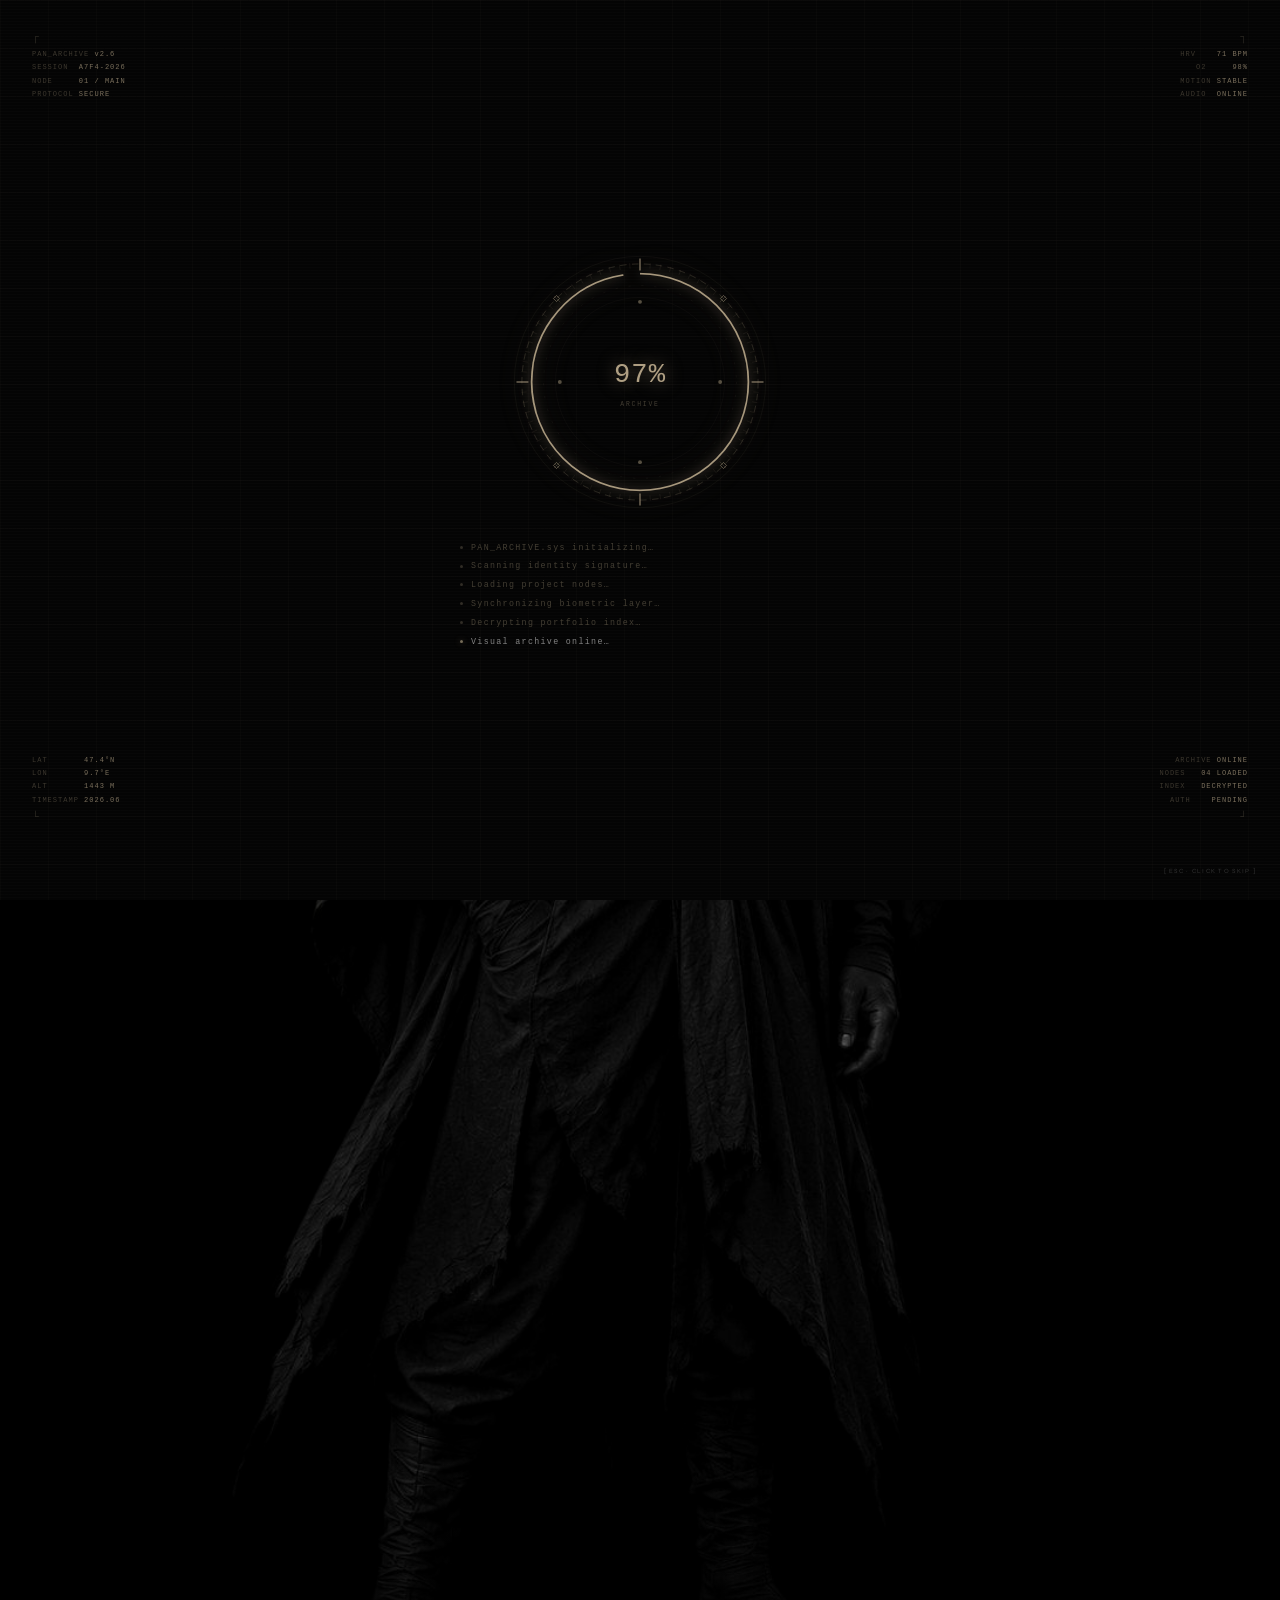
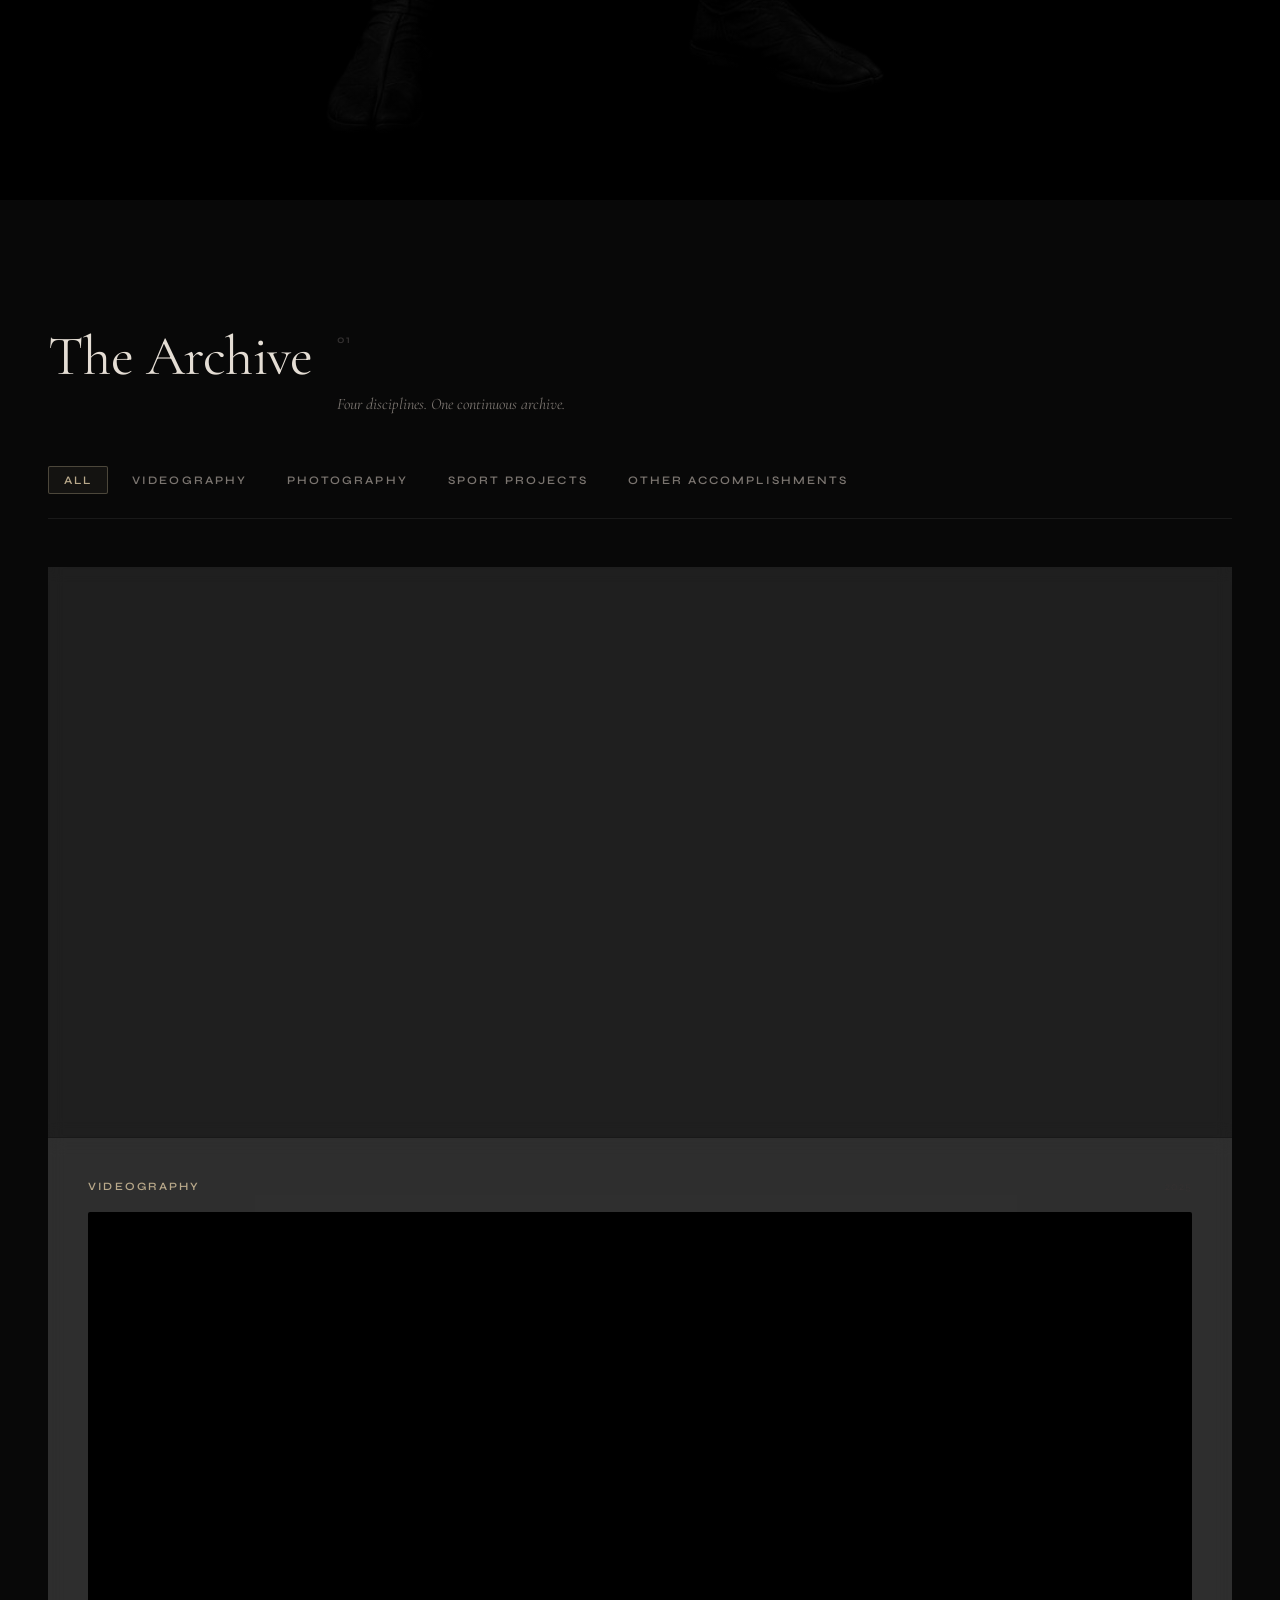
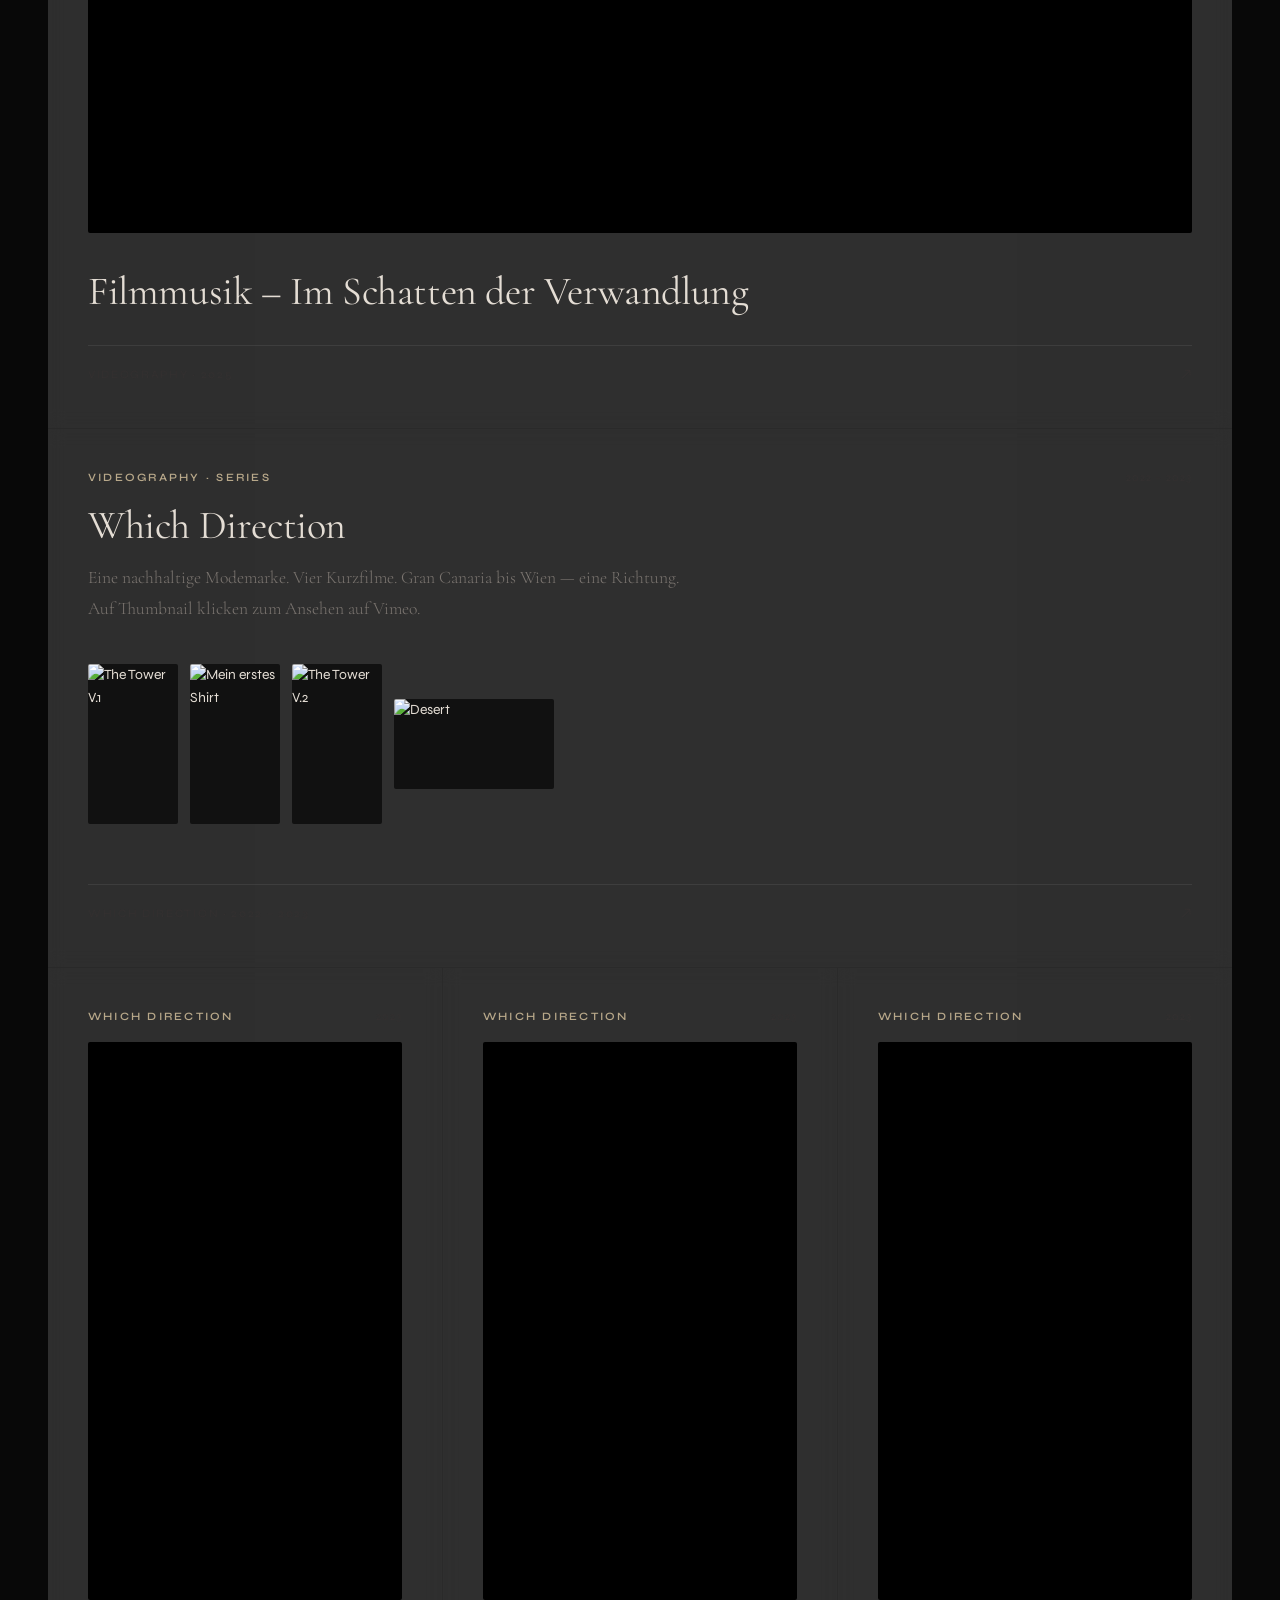
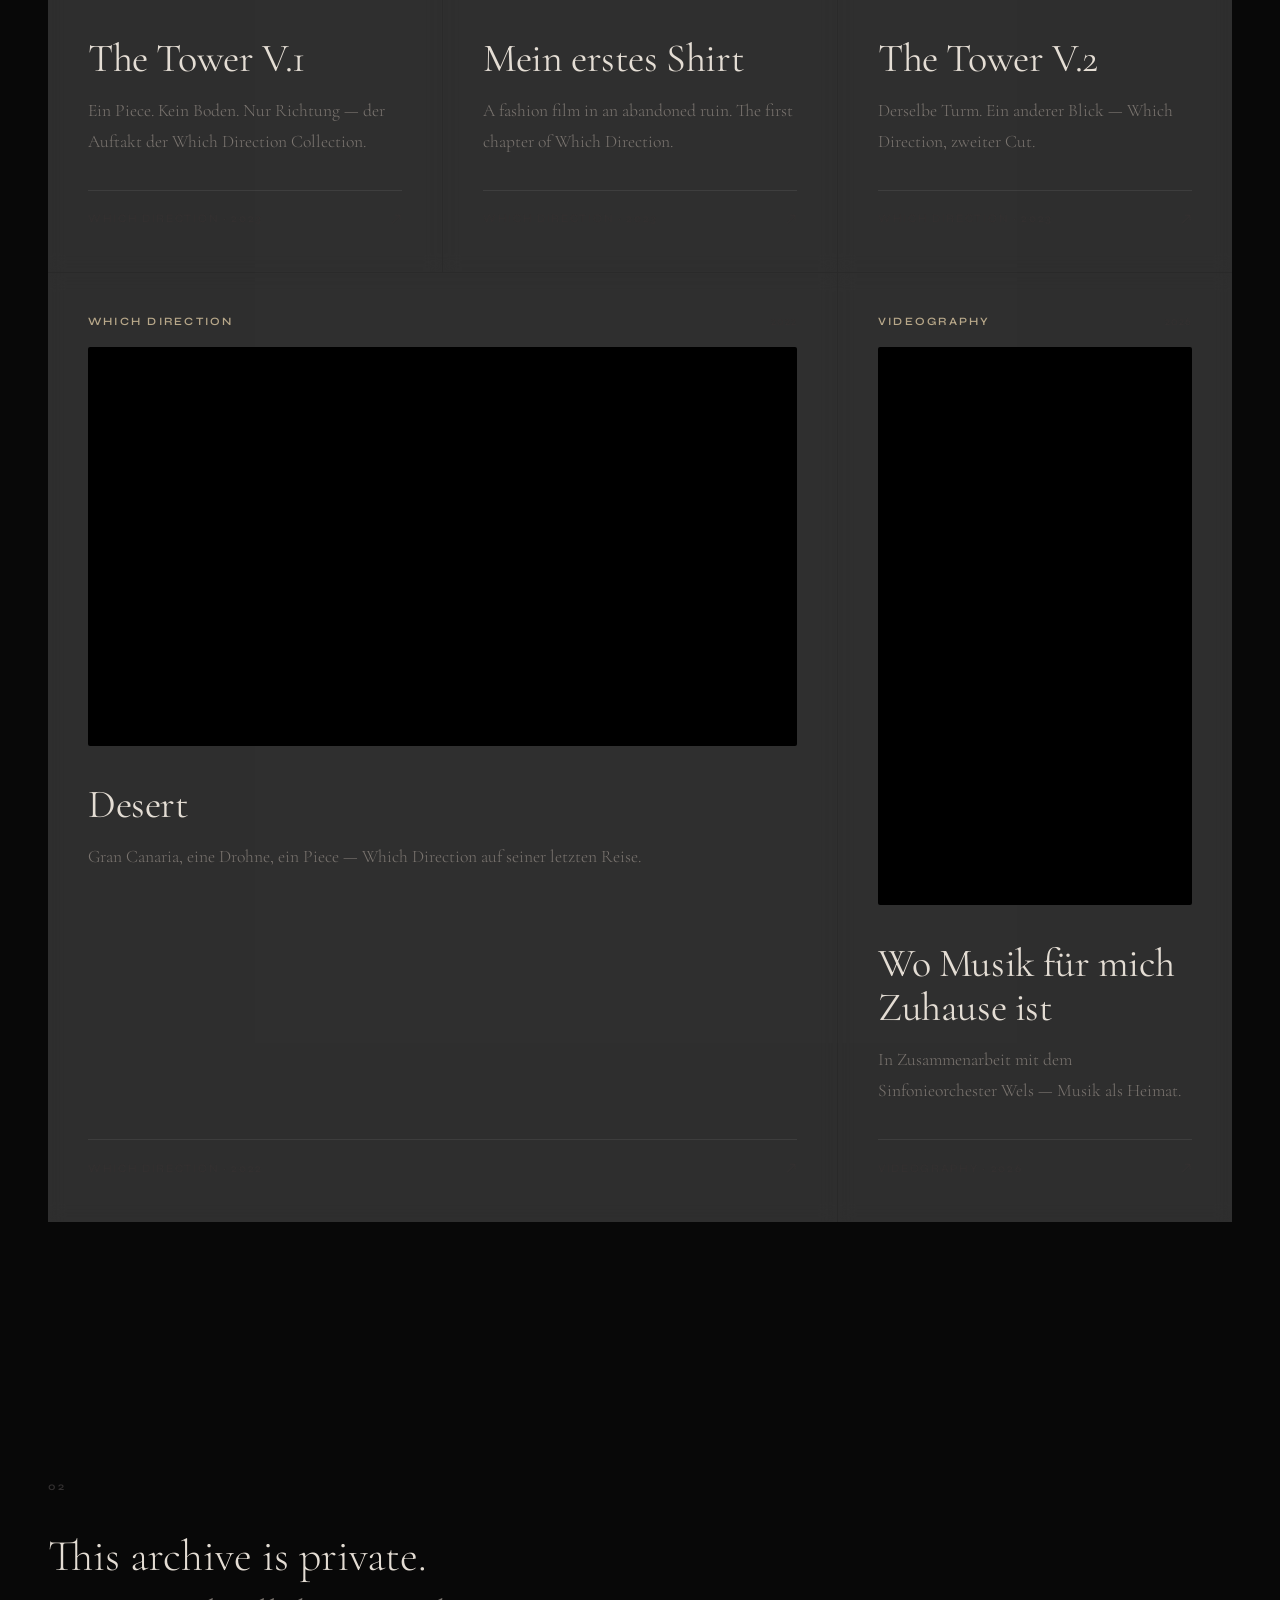
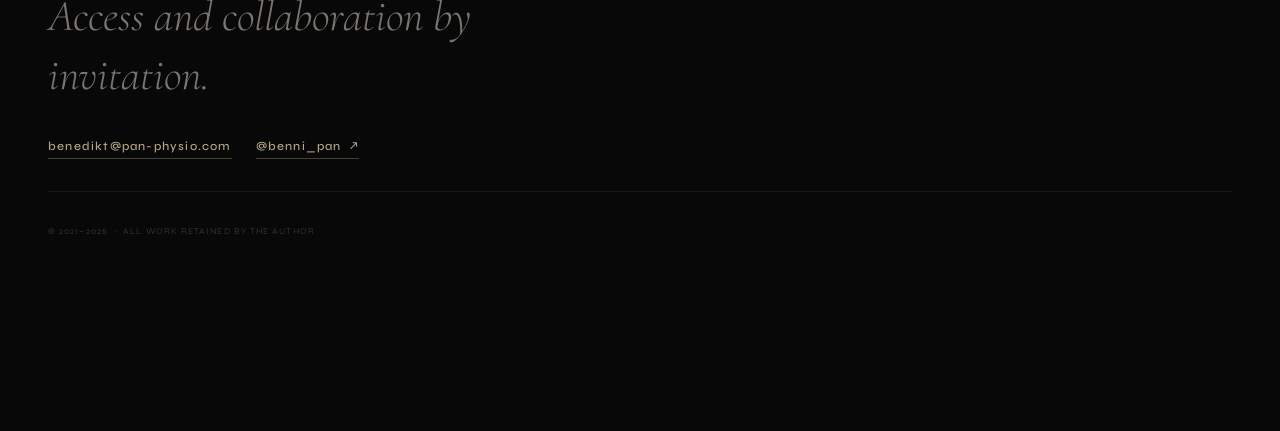
==== commit 7c47dab3: "Cursor und Mobile Version" ====
--- a/portfolio_33.html
+++ b/portfolio_33.html
@@ -2852,7 +2852,7 @@
         </div>
       </div>
       <p class="lyrics-overlay__title">OP-Licht</p>
-      <p class="lyrics-overlay__meta">feat. Saskia Kleemann &nbsp;·&nbsp; 2026</p>
+      <p class="lyrics-overlay__meta">coop. with Saskia Kleemann &nbsp;·&nbsp; 2026</p>
       <span class="lyrics-section-label">[Intro]</span>
       <span class="lyrics-line" data-t="4">Ey… läuft das schon?</span>
       <span class="lyrics-line" data-t="7">Okay… lass einfach.</span>
@@ -3107,7 +3107,9 @@
   });
 
   document.addEventListener('keydown', function(e) {
+    if (!overlay.classList.contains('is-open')) return;
     if (e.key === 'Escape') closeLyrics();
+    if (e.key === ' ') { e.preventDefault(); toggleLyricsPlay(); }
   });
   </script>
 </body>
